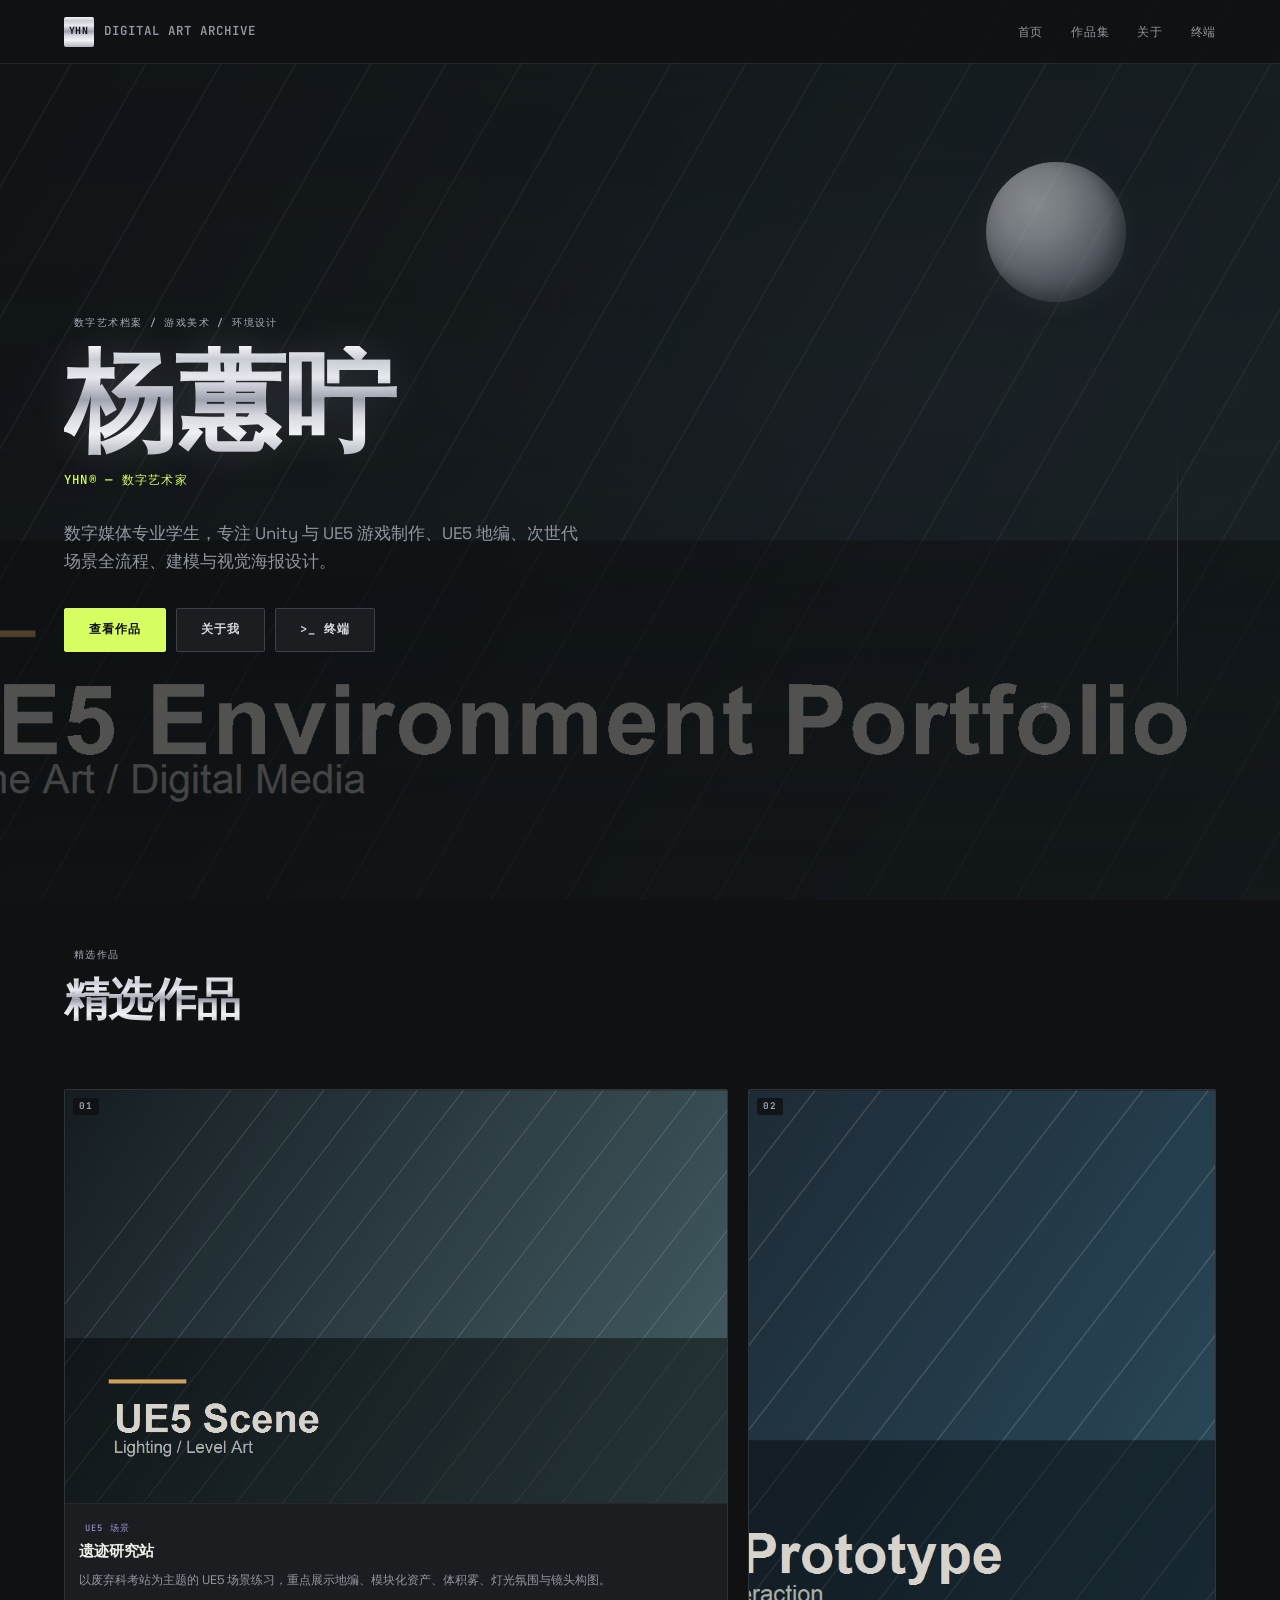
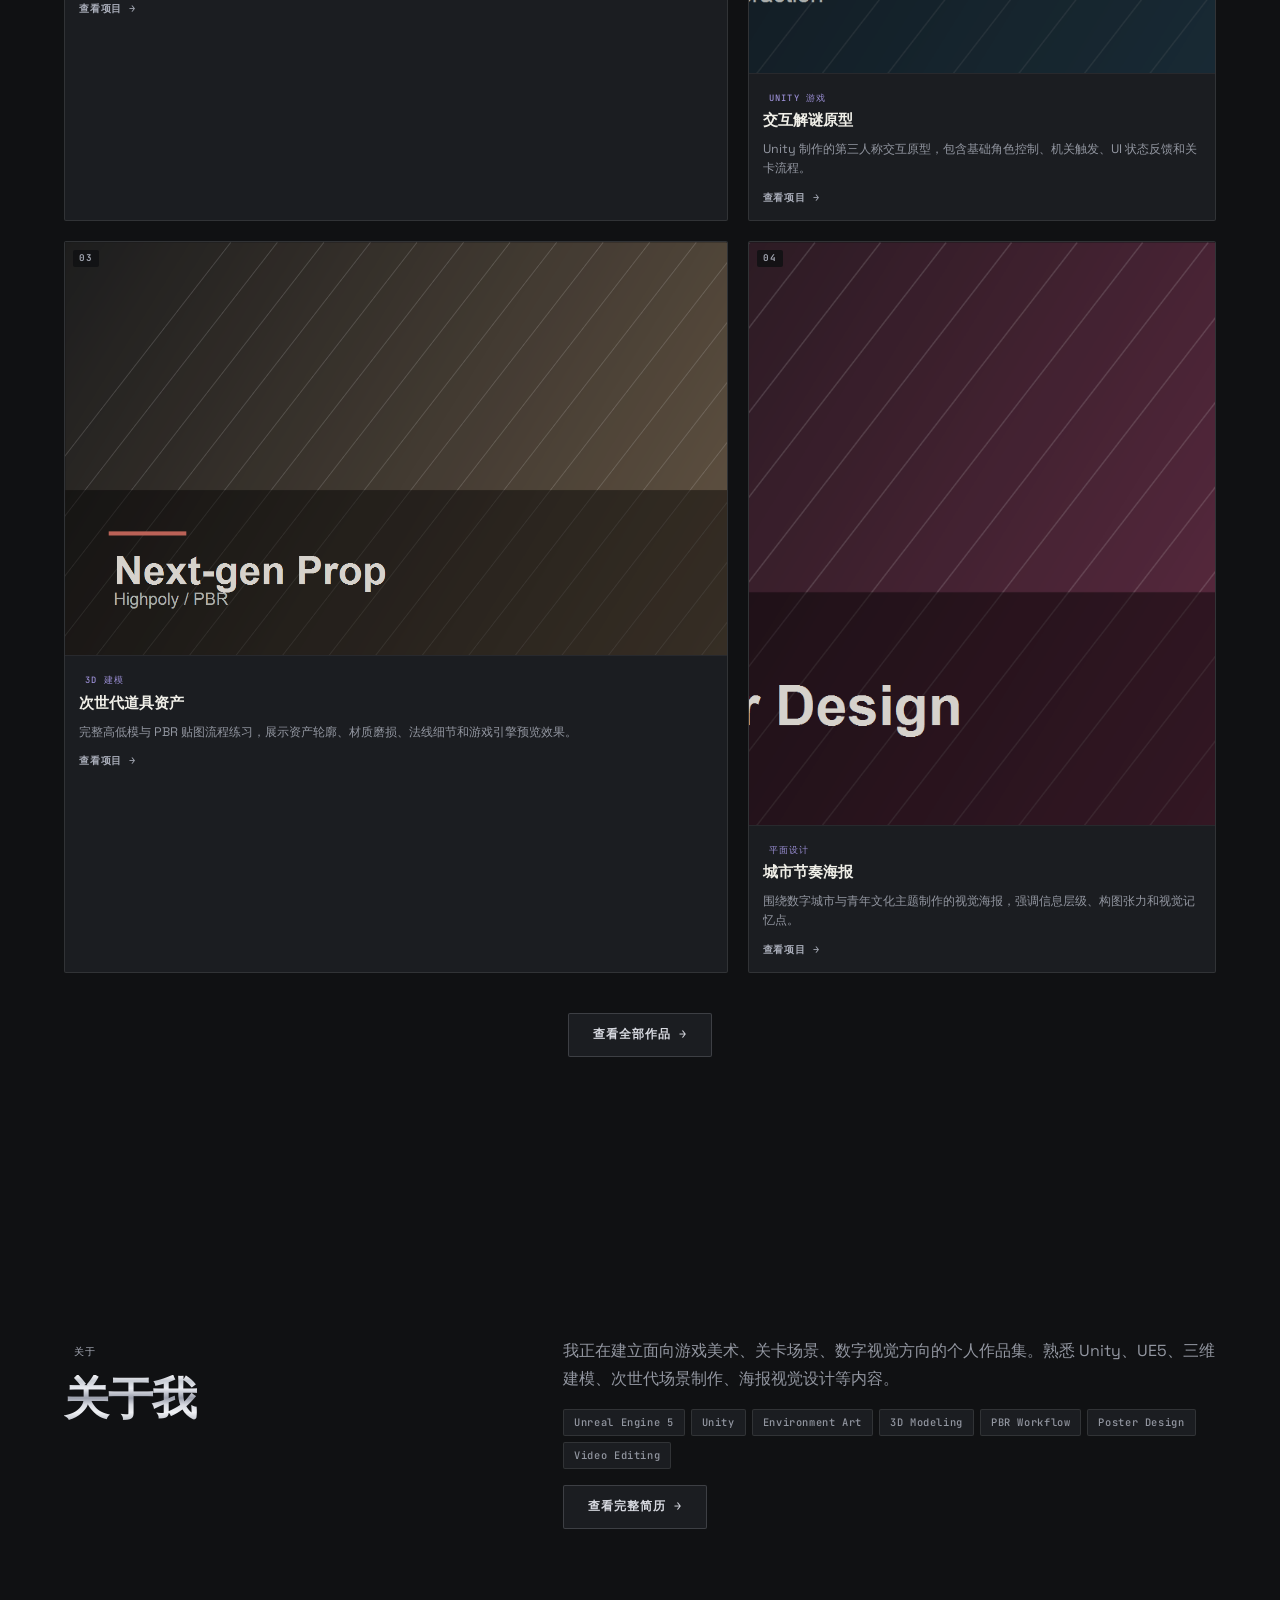
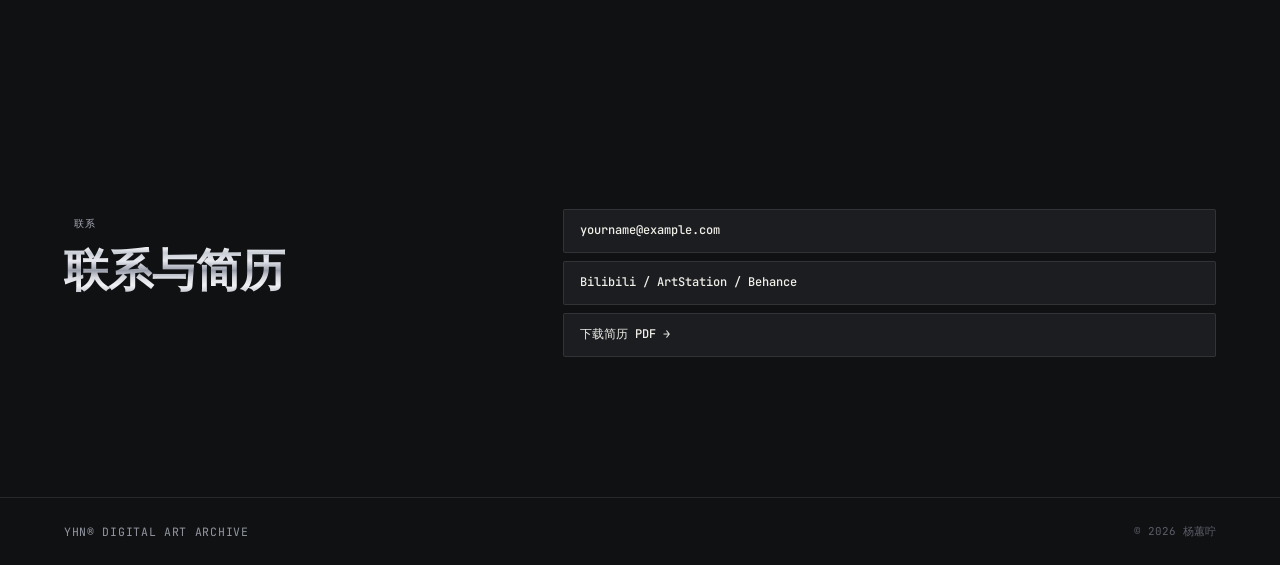
==== index.html @ 6283736d "把英文适当修改成了中文" ====
<!doctype html>
<html lang="zh-CN">
  <head>
    <meta charset="UTF-8" />
    <meta name="viewport" content="width=device-width, initial-scale=1.0" />
    <title>YHN® — Digital Art Archive</title>
    <meta name="description" content="YHN® Digital Art Archive — 杨蕙咛的个人数字作品集，展示 Unity、UE5、建模与视觉设计作品。" />
    <link rel="icon" type="image/svg+xml" href="./favicon.svg" />
    <link rel="preconnect" href="https://fonts.googleapis.com" />
    <link rel="preconnect" href="https://fonts.gstatic.com" crossorigin />
    <link href="https://fonts.googleapis.com/css2?family=Space+Grotesk:wght@400;500;600;700&family=JetBrains+Mono:wght@400;500&display=swap" rel="stylesheet" />
    <link rel="stylesheet" href="./styles.css" />
  </head>
  <body>
    <div class="bg-grid" aria-hidden="true"></div>
    <div class="scroll-progress" id="scrollProgress"></div>

    <header class="site-header">
      <a class="brand" href="./index.html">
        <span class="brand-mark">YHN</span>
        <span>Digital Art Archive</span>
      </a>
      <button class="nav-toggle" id="navToggle" aria-label="打开菜单" aria-expanded="false">
        <span></span><span></span><span></span>
      </button>
      <nav class="top-nav" id="topNav" aria-label="主导航">
        <a href="./index.html" class="is-active">首页</a>
        <a href="./works.html">作品集</a>
        <a href="./about.html">关于</a>
        <a href="./terminal.html">终端</a>
      </nav>
    </header>

    <main id="top">
      <section class="hero">
        <div class="hero-media" aria-hidden="true">
          <img src="./assets/hero-environment.png" alt="" />
        </div>
        <div class="hero-deco" aria-hidden="true">
          <span class="hero-chrome-orb"></span>
          <span class="hero-line"></span>
          <span class="hero-cross">+</span>
        </div>
        <div class="hero-content">
          <p class="eyebrow">数字艺术档案 / 游戏美术 / 环境设计</p>
          <h1>杨蕙咛</h1>
          <p class="hero-sub">YHN® — 数字艺术家</p>
          <p class="hero-copy">
            数字媒体专业学生，专注 Unity 与 UE5 游戏制作、UE5 地编、次世代场景全流程、建模与视觉海报设计。
          </p>
          <div class="hero-actions">
            <a class="button primary" href="./works.html">查看作品</a>
            <a class="button secondary" href="./about.html">关于我</a>
            <a class="button secondary" href="./terminal.html">&gt;_ 终端</a>
          </div>
        </div>
      </section>

      <section id="featured" class="section works-section">
        <div class="section-heading">
          <p class="eyebrow">精选作品</p>
          <h2>精选作品</h2>
        </div>
        <div class="work-grid" id="featuredGrid" aria-live="polite"></div>
        <div class="section-more">
          <a class="button secondary" href="./works.html">查看全部作品 →</a>
        </div>
      </section>

      <section id="about" class="section about-section reveal">
        <div>
          <p class="eyebrow">关于</p>
          <h2>关于我</h2>
        </div>
        <div class="about-copy">
          <p>
            我正在建立面向游戏美术、关卡场景、数字视觉方向的个人作品集。熟悉 Unity、UE5、三维建模、次世代场景制作、海报视觉设计等内容。
          </p>
          <ul class="skill-tags" aria-label="技能标签">
            <li>Unreal Engine 5</li>
            <li>Unity</li>
            <li>Environment Art</li>
            <li>3D Modeling</li>
            <li>PBR Workflow</li>
            <li>Poster Design</li>
            <li>Video Editing</li>
          </ul>
          <a class="button secondary" href="./about.html" style="margin-top:16px;">查看完整简历 →</a>
        </div>
      </section>

      <section id="contact" class="section contact-section reveal">
        <div>
          <p class="eyebrow">联系</p>
          <h2>联系与简历</h2>
        </div>
        <div class="contact-panel">
          <a href="mailto:yourname@example.com">yourname@example.com</a>
          <a href="#" aria-label="Bilibili 或 ArtStation 链接">Bilibili / ArtStation / Behance</a>
          <a href="./about.html" aria-label="前往简历页">下载简历 PDF →</a>
        </div>
      </section>
    </main>

    <footer class="site-footer">
      <div class="footer-inner">
        <span class="footer-brand">YHN® Digital Art Archive</span>
        <span class="footer-note">© 2026 杨蕙咛</span>
      </div>
    </footer>

    <script src="./data.js"></script>
    <script>
      (function() {
        const grid = document.getElementById("featuredGrid");
        const featured = projects.filter(function(p) { return p.featured; }).slice(0, 4);

        grid.innerHTML = featured.map(function(p, i) {
          const sizes = ["wide", "tall", "wide", "tall"];
          const sizeClass = " work-card--" + sizes[i % sizes.length];
          return '<article class="work-card' + sizeClass + '" tabindex="0" role="link" data-slug="' + p.slug + '">' +
            '<span class="work-thumb">' +
              '<img src="' + p.cover + '" alt="' + p.title + '" loading="lazy" onerror="this.style.display=\'none\'" />' +
              '<span class="card-index">' + String(i + 1).padStart(2, "0") + '</span>' +
            '</span>' +
            '<span class="work-info">' +
              '<span class="eyebrow">' + p.category + '</span>' +
              '<h3>' + p.title + '</h3>' +
              '<p>' + p.summary + '</p>' +
              '<span class="work-arrow">查看项目 →</span>' +
            '</span>' +
          '</article>';
        }).join("");

        grid.addEventListener("click", function(e) {
          const card = e.target.closest(".work-card");
          if (!card) return;
          window.location.href = "./work.html?id=" + card.dataset.slug;
        });

        grid.addEventListener("keydown", function(e) {
          if (e.key !== "Enter" && e.key !== " ") return;
          const card = e.target.closest(".work-card");
          if (!card) return;
          e.preventDefault();
          window.location.href = "./work.html?id=" + card.dataset.slug;
        });
      })();
    </script>
    <script src="./script.js"></script>
  </body>
</html>
---- styles.css ----
:root {
  --bg: #101113;
  --bg-elevated: #141517;
  --surface: #1B1D21;
  --surface-elevated: #22242A;
  --surface-hover: #282B32;
  --text: #F0EFE8;
  --chrome: #D7D9E0;
  --chrome-dim: #A8ACB8;
  --chrome-bright: #F2F4F8;
  --iridescent: #B8A9FF;
  --iridescent-dim: rgba(184, 169, 255, 0.12);
  --muted: #9296A0;
  --dim: #5A5E68;
  --line: rgba(240, 239, 232, 0.06);
  --border: rgba(240, 239, 232, 0.1);
  --border-chrome: rgba(215, 217, 224, 0.18);
  --accent: #D7FF62;
  --accent-dim: rgba(215, 255, 98, 0.08);
  --chrome-gradient: linear-gradient(
    180deg,
    #f5f6f8 0%,
    #c8ccd4 12%,
    #e8eaf0 28%,
    #9a9eab 48%,
    #d7d9e0 62%,
    #f0f2f5 78%,
    #b0b4bd 100%
  );
  --chrome-border: linear-gradient(
    135deg,
    rgba(215,217,224,0.25) 0%,
    rgba(215,217,224,0.05) 30%,
    rgba(215,217,224,0.15) 60%,
    rgba(215,217,224,0.08) 100%
  );
  --iridescent-gradient: linear-gradient(
    135deg,
    rgba(184,169,255,0.2) 0%,
    rgba(215,255,98,0.06) 40%,
    rgba(184,169,255,0.15) 100%
  );
  --font-display: "Space Grotesk", "PingFang SC", "Microsoft YaHei", sans-serif;
  --font-mono: "JetBrains Mono", "Space Grotesk", monospace;
  --max: 1280px;
  --radius: 2px;
  --ease-out: cubic-bezier(0.16, 1, 0.3, 1);
  --ease-smooth: cubic-bezier(0.4, 0, 0.2, 1);
}

* { box-sizing: border-box; margin: 0; padding: 0; }

html { scroll-behavior: smooth; }

body {
  background: var(--bg);
  color: var(--text);
  font-family: var(--font-display);
  font-size: 16px;
  line-height: 1.65;
  -webkit-font-smoothing: antialiased;
  overflow-x: hidden;
}

a { color: inherit; text-decoration: none; }
button { font: inherit; color: inherit; background: none; border: none; cursor: pointer; }
img, video { display: block; max-width: 100%; }

.bg-grid {
  position: fixed;
  inset: 0;
  z-index: 0;
  pointer-events: none;
  background:
    radial-gradient(ellipse 80% 50% at 50% -20%, rgba(215,217,224,0.04) 0%, transparent 70%),
    repeating-linear-gradient(0deg, transparent, transparent 79px, rgba(215,217,224,0.015) 80px),
    repeating-linear-gradient(90deg, transparent, transparent 79px, rgba(215,217,224,0.015) 80px);
}

.scroll-progress {
  position: fixed;
  top: 0; left: 0;
  z-index: 100;
  height: 2px;
  width: 0;
  background: linear-gradient(90deg, var(--chrome), var(--accent));
  transition: width 0.1s linear;
}

.site-header {
  position: fixed;
  inset: 0 0 auto;
  z-index: 50;
  display: flex;
  align-items: center;
  justify-content: space-between;
  min-height: 64px;
  padding: 0 clamp(20px, 5vw, 64px);
  background: rgba(16, 17, 19, 0.94);
  border-bottom: 1px solid var(--border);
}

.brand {
  display: inline-flex;
  align-items: center;
  gap: 10px;
  font-family: var(--font-mono);
  font-weight: 600;
  font-size: 0.78rem;
  letter-spacing: 0.08em;
  text-transform: uppercase;
}

.brand-mark {
  display: grid;
  width: 30px; height: 30px;
  place-items: center;
  border-radius: var(--radius);
  background: var(--chrome-gradient);
  color: var(--bg);
  font-size: 0.62rem;
  font-weight: 700;
}

.brand > span:last-child {
  color: var(--muted);
}

.top-nav {
  display: flex;
  align-items: center;
  gap: clamp(14px, 2.5vw, 28px);
  color: var(--muted);
  font-family: var(--font-mono);
  font-size: 0.72rem;
  letter-spacing: 0.06em;
  text-transform: uppercase;
}

.top-nav a {
  position: relative;
  padding: 3px 0;
  transition: color 0.25s var(--ease-smooth);
}

.top-nav a::after {
  content: "";
  position: absolute;
  bottom: 0; left: 0;
  width: 0; height: 1px;
  background: var(--chrome);
  transition: width 0.3s var(--ease-out);
}

.top-nav a:hover { color: var(--chrome); }
.top-nav a:hover::after { width: 100%; }

main { position: relative; z-index: 1; }

.hero {
  position: relative;
  display: grid;
  min-height: 100vh;
  align-items: center;
  overflow: hidden;
  padding: 140px clamp(20px, 5vw, 72px) 80px;
}

.hero-media {
  position: absolute;
  inset: 0;
  overflow: hidden;
}

.hero-media img {
  width: 100%; height: 100%;
  object-fit: cover;
  opacity: 0.3;
  animation: kenburns 24s var(--ease-smooth) infinite alternate;
}

@keyframes kenburns {
  from { transform: scale(1); }
  to { transform: scale(1.06); }
}

.hero::before {
  content: "";
  position: absolute;
  inset: 0;
  background:
    linear-gradient(180deg, rgba(16,17,19,0.7) 0%, rgba(16,17,19,0.4) 50%, var(--bg) 100%),
    radial-gradient(ellipse 60% 50% at 70% 40%, rgba(184,169,255,0.05) 0%, transparent 70%);
  pointer-events: none;
}

.hero-deco {
  position: absolute;
  inset: 0;
  pointer-events: none;
}

.hero-chrome-orb {
  position: absolute;
  top: 18%; right: 12%;
  width: 140px; height: 140px;
  border-radius: 50%;
  background: radial-gradient(circle at 35% 30%, var(--chrome-bright) 0%, var(--chrome) 25%, #8a8e98 60%, #5a5e68 100%);
  box-shadow: inset -8px -8px 16px rgba(0,0,0,0.4), 0 4px 24px rgba(215,217,224,0.1);
  opacity: 0.5;
  animation: orb-float 8s ease-in-out infinite alternate;
}

@keyframes orb-float {
  from { transform: translateY(0); }
  to { transform: translateY(-16px); }
}

.hero-line {
  position: absolute;
  top: 50%; right: 8%;
  width: 1px; height: 30vh;
  background: linear-gradient(180deg, transparent, var(--chrome-dim), transparent);
  opacity: 0.3;
}

.hero-cross {
  position: absolute;
  bottom: 20%; right: 18%;
  color: var(--chrome-dim);
  font-family: var(--font-mono);
  font-size: 1rem;
  opacity: 0.3;
}

.hero-content {
  position: relative;
  z-index: 1;
  width: min(680px, 100%);
}

.eyebrow {
  display: inline-block;
  margin-bottom: 12px;
  padding: 3px 10px;
  border: 1px solid var(--chrome-border);
  border-radius: var(--radius);
  color: var(--chrome-dim);
  font-family: var(--font-mono);
  font-size: 0.62rem;
  font-weight: 500;
  letter-spacing: 0.14em;
  text-transform: uppercase;
}

h1, h2, h3 { margin-top: 0; }

h1 {
  margin-bottom: 12px;
  font-size: clamp(3.2rem, 9vw, 7rem);
  font-weight: 700;
  line-height: 1;
  letter-spacing: -0.02em;
  background: var(--chrome-gradient);
  -webkit-background-clip: text;
  background-clip: text;
  -webkit-text-fill-color: transparent;
  text-shadow: 0 0 40px rgba(215,217,224,0.15);
}

.hero-sub {
  margin-bottom: 28px;
  color: var(--accent);
  font-family: var(--font-mono);
  font-size: 0.78rem;
  font-weight: 500;
  letter-spacing: 0.1em;
  text-transform: uppercase;
}

h2 {
  margin-bottom: 0;
  font-size: clamp(1.8rem, 4.5vw, 2.8rem);
  font-weight: 700;
  line-height: 1.08;
  letter-spacing: -0.02em;
  background: var(--chrome-gradient);
  -webkit-background-clip: text;
  background-clip: text;
  -webkit-text-fill-color: transparent;
}

h3 {
  margin-bottom: 6px;
  font-size: 1rem;
  font-weight: 600;
}

.hero-copy {
  max-width: 520px;
  margin-bottom: 32px;
  color: var(--muted);
  font-size: clamp(0.9rem, 1.5vw, 1.05rem);
  line-height: 1.7;
}

.hero-actions {
  display: flex;
  flex-wrap: wrap;
  gap: 10px;
}

.button {
  display: inline-flex;
  align-items: center;
  gap: 8px;
  min-height: 44px;
  padding: 10px 24px;
  border-radius: var(--radius);
  font-family: var(--font-mono);
  font-weight: 600;
  font-size: 0.75rem;
  letter-spacing: 0.08em;
  text-transform: uppercase;
  transition: all 0.3s var(--ease-smooth);
}

.button.primary {
  border: 1px solid var(--accent);
  background: var(--accent);
  color: var(--bg);
}

.button.primary:hover {
  background: transparent;
  color: var(--accent);
  box-shadow: 0 0 16px rgba(215, 255, 98, 0.15);
  transform: translateY(-1px);
}

.button.secondary {
  border: 1px solid var(--border-chrome);
  background: var(--surface);
  color: var(--chrome);
}

.button.secondary:hover {
  border-color: var(--chrome);
  color: var(--chrome-bright);
  transform: translateY(-1px);
}

.section {
  position: relative;
  width: calc(100% - clamp(40px, 10vw, 128px));
  max-width: var(--max);
  margin: 0 auto;
  padding: clamp(80px, 12vw, 140px) 0;
}

.section-heading {
  margin-bottom: clamp(40px, 6vw, 64px);
}

.section-heading .eyebrow {
  margin-bottom: 10px;
}

.works-section {
  padding-top: 40px;
}

.filter-bar {
  display: flex;
  flex-wrap: wrap;
  gap: 6px;
  margin-bottom: clamp(28px, 4vw, 48px);
}

.filter-button {
  padding: 5px 14px;
  border: 1px solid var(--border);
  border-radius: var(--radius);
  background: transparent;
  color: var(--muted);
  font-family: var(--font-mono);
  font-size: 0.68rem;
  font-weight: 500;
  letter-spacing: 0.08em;
  text-transform: uppercase;
  transition: all 0.25s var(--ease-smooth);
}

.filter-button:hover {
  border-color: var(--chrome);
  color: var(--chrome);
}

.filter-button.is-active {
  border-color: var(--accent);
  background: var(--accent-dim);
  color: var(--accent);
}

.work-grid {
  display: grid;
  grid-template-columns: repeat(12, 1fr);
  gap: clamp(12px, 2vw, 20px);
}

.work-card {
  position: relative;
  display: flex;
  flex-direction: column;
  border: 1px solid var(--border);
  border-radius: var(--radius);
  background: var(--surface);
  overflow: hidden;
  cursor: pointer;
  transition: border-color 0.3s var(--ease-out), transform 0.3s var(--ease-out), box-shadow 0.3s var(--ease-out);
}

.work-card:hover {
  border-color: var(--border-chrome);
  transform: translateY(-3px);
  box-shadow: 0 8px 32px rgba(0, 0, 0, 0.4), 0 0 0 1px rgba(215,217,224,0.05);
}

.work-card--feature {
  grid-column: 1 / -1;
}

.work-card--feature .work-thumb {
  aspect-ratio: 21 / 9;
}

.work-card--wide {
  grid-column: span 7;
}

.work-card--tall {
  grid-column: span 5;
}

.work-card--tall .work-thumb {
  aspect-ratio: 4 / 5;
}

.work-card--wide .work-thumb {
  aspect-ratio: 16 / 10;
}

.work-thumb {
  position: relative;
  display: block;
  aspect-ratio: 16 / 10;
  overflow: hidden;
  background: var(--bg-elevated);
}

.work-thumb img {
  width: 100%; height: 100%;
  object-fit: cover;
  transition: transform 0.5s var(--ease-out), filter 0.3s var(--ease-smooth);
  filter: saturate(0.9) brightness(0.9);
}

.work-card:hover .work-thumb img {
  transform: scale(1.04);
  filter: saturate(1) brightness(1.05);
}

.card-index {
  position: absolute;
  top: 8px; left: 8px;
  padding: 1px 6px;
  background: rgba(16, 17, 19, 0.85);
  color: var(--chrome-dim);
  font-family: var(--font-mono);
  font-size: 0.58rem;
  font-weight: 600;
  letter-spacing: 0.12em;
  border-radius: var(--radius);
}

.media-badge {
  position: absolute;
  top: 8px; right: 8px;
  padding: 1px 6px;
  background: rgba(16, 17, 19, 0.85);
  color: var(--muted);
  font-family: var(--font-mono);
  font-size: 0.55rem;
  font-weight: 500;
  letter-spacing: 0.1em;
  text-transform: uppercase;
  border-radius: var(--radius);
}

.work-info {
  display: flex;
  flex-direction: column;
  gap: 4px;
  padding: 16px 14px 14px;
  border-top: 1px solid var(--line);
}

.work-info .eyebrow {
  margin-bottom: 0;
  padding: 1px 6px;
  font-size: 0.55rem;
  align-self: flex-start;
  border: none;
  background: none;
  color: var(--iridescent);
  opacity: 0.8;
}

.work-info h3 {
  font-size: 0.95rem;
  font-weight: 600;
  line-height: 1.3;
}

.work-info p {
  color: var(--muted);
  font-size: 0.78rem;
  line-height: 1.55;
  display: -webkit-box;
  -webkit-line-clamp: 2;
  -webkit-box-orient: vertical;
  overflow: hidden;
}

.work-arrow {
  margin-top: 6px;
  color: var(--chrome-dim);
  font-family: var(--font-mono);
  font-size: 0.65rem;
  font-weight: 600;
  letter-spacing: 0.08em;
  text-transform: uppercase;
  transition: color 0.3s var(--ease-smooth), transform 0.3s var(--ease-out);
}

.work-card:hover .work-arrow {
  color: var(--chrome);
  transform: translateX(3px);
}

.process-list {
  display: grid;
  grid-template-columns: repeat(4, 1fr);
  gap: clamp(12px, 2vw, 20px);
}

.process-list article {
  position: relative;
  padding: 22px 16px;
  border: 1px solid var(--border);
  border-radius: var(--radius);
  background: var(--surface);
  transition: border-color 0.3s var(--ease-out), transform 0.3s var(--ease-out);
}

.process-list article::before {
  content: "";
  position: absolute;
  top: 0; left: 0;
  width: 100%; height: 1px;
  background: linear-gradient(90deg, var(--chrome-dim), transparent);
  opacity: 0;
  transition: opacity 0.3s var(--ease-out);
}

.process-list article:hover {
  border-color: var(--border-chrome);
  transform: translateY(-2px);
}

.process-list article:hover::before {
  opacity: 1;
}

.process-list span {
  display: inline-block;
  margin-bottom: 8px;
  font-family: var(--font-mono);
  font-size: 1.4rem;
  font-weight: 700;
  color: var(--chrome-dim);
}

.process-list h3 {
  margin-bottom: 4px;
  font-size: 0.9rem;
}

.process-list p {
  color: var(--muted);
  font-size: 0.76rem;
  line-height: 1.55;
}

.about-section {
  display: grid;
  grid-template-columns: minmax(200px, 0.8fr) minmax(0, 1.2fr);
  gap: clamp(28px, 5vw, 72px);
}

.about-copy p {
  margin-bottom: 16px;
  color: var(--muted);
  font-size: clamp(0.9rem, 1.3vw, 1rem);
  line-height: 1.75;
}

.skill-tags {
  display: flex;
  flex-wrap: wrap;
  gap: 6px;
  margin: 0;
  padding: 0;
  list-style: none;
}

.skill-tags li {
  padding: 4px 10px;
  border: 1px solid var(--border);
  border-radius: var(--radius);
  background: var(--surface);
  color: var(--muted);
  font-family: var(--font-mono);
  font-size: 0.65rem;
  font-weight: 500;
  letter-spacing: 0.06em;
  transition: all 0.25s var(--ease-smooth);
}

.skill-tags li:hover {
  border-color: var(--chrome);
  color: var(--chrome);
}

.contact-section {
  display: grid;
  grid-template-columns: minmax(200px, 0.8fr) minmax(0, 1.2fr);
  gap: clamp(28px, 5vw, 72px);
}

.contact-panel {
  display: flex;
  flex-direction: column;
  gap: 8px;
}

.contact-panel a {
  display: inline-flex;
  align-items: center;
  gap: 10px;
  min-height: 44px;
  padding: 10px 16px;
  border: 1px solid var(--border);
  border-radius: var(--radius);
  background: var(--surface);
  font-family: var(--font-mono);
  font-size: 0.75rem;
  font-weight: 500;
  transition: all 0.3s var(--ease-smooth);
}

.contact-panel a:hover {
  border-color: var(--chrome);
  color: var(--chrome-bright);
  transform: translateX(3px);
}

.project-dialog {
  width: min(820px, calc(100% - 32px));
  padding: 0;
  border: 1px solid var(--border-chrome);
  border-radius: var(--radius);
  background: var(--surface-elevated);
  color: var(--text);
  overflow: hidden;
}

.project-dialog::backdrop {
  background: rgba(16, 17, 19, 0.9);
}

.project-dialog[open] {
  animation: dialog-in 0.3s var(--ease-out);
}

@keyframes dialog-in {
  from { opacity: 0; transform: translateY(10px) scale(0.98); }
  to { opacity: 1; transform: translateY(0) scale(1); }
}

.dialog-close {
  position: absolute;
  top: 10px; right: 10px;
  z-index: 2;
  display: grid;
  width: 34px; height: 34px;
  place-items: center;
  border: 1px solid var(--border);
  border-radius: var(--radius);
  background: rgba(16, 17, 19, 0.8);
  color: var(--text);
  font-size: 1rem;
  transition: all 0.2s var(--ease-smooth);
}

.dialog-close:hover {
  border-color: var(--chrome);
  color: var(--chrome-bright);
  transform: rotate(90deg);
}

.dialog-media {
  aspect-ratio: 16 / 9;
  background: var(--bg);
}

.dialog-media img,
.dialog-media video {
  width: 100%; height: 100%;
  object-fit: cover;
}

.dialog-body {
  padding: clamp(20px, 4vw, 32px);
}

.dialog-body .eyebrow {
  margin-bottom: 6px;
  padding: 1px 6px;
  font-size: 0.6rem;
}

.dialog-body h2 {
  margin-bottom: 10px;
  font-size: clamp(1.2rem, 3vw, 1.6rem);
}

.dialog-body p {
  margin-bottom: 16px;
  color: var(--muted);
  line-height: 1.65;
}

.meta-list {
  display: grid;
  grid-template-columns: repeat(auto-fit, minmax(150px, 1fr));
  gap: 10px;
  margin: 0;
}

.meta-list div {
  padding-top: 10px;
  border-top: 1px solid var(--line);
}

.meta-list dt {
  margin-bottom: 3px;
  color: var(--dim);
  font-family: var(--font-mono);
  font-size: 0.58rem;
  font-weight: 500;
  letter-spacing: 0.1em;
  text-transform: uppercase;
}

.meta-list dd {
  margin: 0;
  font-weight: 600;
  font-size: 0.82rem;
}

.reveal {
  opacity: 0;
  transform: translateY(16px);
  transition: opacity 0.6s var(--ease-out), transform 0.6s var(--ease-out);
}

.reveal.is-visible {
  opacity: 1;
  transform: translateY(0);
}

.reveal-delay-1 { transition-delay: 0.1s; }
.reveal-delay-2 { transition-delay: 0.2s; }
.reveal-delay-3 { transition-delay: 0.3s; }

.hero-content > * {
  opacity: 0;
  animation: fade-up 0.7s var(--ease-out) forwards;
}

.hero-content > *:nth-child(1) { animation-delay: 0.1s; }
.hero-content > *:nth-child(2) { animation-delay: 0.15s; }
.hero-content > *:nth-child(3) { animation-delay: 0.2s; }
.hero-content > *:nth-child(4) { animation-delay: 0.3s; }
.hero-content > *:nth-child(5) { animation-delay: 0.4s; }
.hero-content > *:nth-child(6) { animation-delay: 0.5s; }

@keyframes fade-up {
  from { opacity: 0; transform: translateY(12px); }
  to { opacity: 1; transform: translateY(0); }
}

@media (prefers-reduced-motion: reduce) {
  *, *::before, *::after {
    animation-duration: 0.01ms !important;
    animation-iteration-count: 1 !important;
    transition-duration: 0.01ms !important;
  }
  html { scroll-behavior: auto; }
}

@media (max-width: 900px) {
  .about-section,
  .contact-section {
    grid-template-columns: 1fr;
    gap: 24px;
  }

  .process-list {
    grid-template-columns: repeat(2, 1fr);
    gap: 12px;
  }

  .work-grid {
    grid-template-columns: repeat(2, 1fr);
    gap: 12px;
  }

  .work-card--feature,
  .work-card--wide,
  .work-card--tall {
    grid-column: span 2;
  }

  .work-card--tall .work-thumb {
    aspect-ratio: 16 / 10;
  }

  .hero-chrome-orb {
    width: 80px; height: 80px;
    top: 14%; right: 8%;
  }
}

@media (max-width: 600px) {
  .site-header {
    min-height: 52px;
    padding: 0 14px;
  }

  .top-nav {
    gap: 8px;
    font-size: 0.62rem;
  }

  .brand span:last-child {
    display: none;
  }

  .hero {
    min-height: 85vh;
    padding: 90px 14px 48px;
  }

  .hero-deco {
    display: none;
  }

  .section {
    width: calc(100% - 28px);
    padding: 56px 0;
  }

  .hero-actions {
    flex-direction: column;
  }

  .button {
    width: 100%;
    justify-content: center;
  }

  .filter-bar {
    gap: 4px;
  }

  .filter-button {
    padding: 4px 10px;
    font-size: 0.6rem;
  }

  .process-list {
    grid-template-columns: 1fr;
  }

  .meta-list {
    grid-template-columns: 1fr;
  }

  .work-grid {
    grid-template-columns: 1fr;
  }

  .work-card--feature,
  .work-card--wide,
  .work-card--tall {
    grid-column: 1 / -1;
  }

  .work-info {
    padding: 12px 12px 10px;
  }
}
/* ============================================================
 * Multi-page framework styles (appended in Phase 1)
 * ============================================================ */

/* Page layout for sub-pages */
.sub-page {
  position: relative;
  z-index: 1;
  min-height: calc(100vh - 64px);
  padding-top: 64px;
}

.page-hero {
  padding: clamp(100px, 14vw, 160px) clamp(20px, 5vw, 72px) 40px;
  max-width: var(--max);
  margin: 0 auto;
}

.page-hero h1 {
  font-size: clamp(2.2rem, 6vw, 4rem);
  margin-bottom: 0;
}

.page-hero .eyebrow {
  margin-bottom: 12px;
}

.section-more {
  margin-top: clamp(24px, 4vw, 40px);
  text-align: center;
}

/* Footer */
.site-footer {
  position: relative;
  z-index: 1;
  border-top: 1px solid var(--border);
  padding: 24px clamp(20px, 5vw, 64px);
  background: var(--bg);
}

.footer-inner {
  max-width: var(--max);
  margin: 0 auto;
  display: flex;
  justify-content: space-between;
  align-items: center;
  flex-wrap: wrap;
  gap: 8px;
}

.footer-brand {
  font-family: var(--font-mono);
  font-size: 0.72rem;
  color: var(--muted);
  letter-spacing: 0.06em;
  text-transform: uppercase;
}

.footer-note {
  font-family: var(--font-mono);
  font-size: 0.68rem;
  color: var(--dim);
}

/* Nav toggle (hamburger) */
.nav-toggle {
  display: none;
  flex-direction: column;
  justify-content: center;
  gap: 4px;
  width: 32px;
  height: 32px;
  padding: 6px;
  border-radius: var(--radius);
  border: 1px solid var(--border);
  cursor: pointer;
  background: transparent;
}

.nav-toggle span {
  display: block;
  width: 100%;
  height: 2px;
  background: var(--chrome);
  transition: transform 0.2s var(--ease-smooth), opacity 0.2s;
  border-radius: 1px;
}

.nav-toggle.is-open span:nth-child(1) { transform: translateY(6px) rotate(45deg); }
.nav-toggle.is-open span:nth-child(2) { opacity: 0; }
.nav-toggle.is-open span:nth-child(3) { transform: translateY(-6px) rotate(-45deg); }

@media (max-width: 768px) {
  .nav-toggle {
    display: flex;
  }

  .top-nav {
    position: fixed;
    top: 52px;
    left: 0;
    right: 0;
    z-index: 49;
    flex-direction: column;
    align-items: flex-start;
    gap: 0;
    padding: 8px 16px 16px;
    background: rgba(16, 17, 19, 0.98);
    border-bottom: 1px solid var(--border);
    display: none;
  }

  .top-nav.is-open {
    display: flex;
  }

  .top-nav a {
    padding: 10px 0;
    width: 100%;
    font-size: 0.78rem;
    border-bottom: 1px solid var(--line);
  }

  .top-nav a:last-child {
    border-bottom: none;
  }
}

/* Detail page styles */
.detail-hero {
  position: relative;
  padding: clamp(100px, 12vw, 140px) clamp(20px, 5vw, 72px) 0;
  max-width: var(--max);
  margin: 0 auto;
}

.detail-hero-media {
  margin: 0 0 32px;
  border: 1px solid var(--border);
  border-radius: var(--radius);
  overflow: hidden;
  aspect-ratio: 21 / 9;
  background: var(--bg-elevated);
}

.detail-hero-media img {
  width: 100%;
  height: 100%;
  object-fit: cover;
}

.detail-hero-content {
  max-width: 720px;
}

.detail-summary {
  margin-bottom: 20px;
  color: var(--muted);
  font-size: clamp(0.95rem, 1.4vw, 1.05rem);
  line-height: 1.7;
}

.detail-meta {
  display: flex;
  flex-wrap: wrap;
  gap: 20px;
  margin: 0;
  padding: 0;
}

.detail-meta div {
  min-width: 100px;
}

.detail-meta dt {
  font-family: var(--font-mono);
  font-size: 0.62rem;
  color: var(--dim);
  letter-spacing: 0.1em;
  text-transform: uppercase;
  margin-bottom: 4px;
}

.detail-meta dd {
  margin: 0;
  font-size: 0.88rem;
  font-weight: 600;
  color: var(--text);
}

.detail-section {
  padding-top: clamp(40px, 6vw, 64px);
}

.detail-section h2 {
  margin-bottom: 20px;
  font-size: clamp(1.3rem, 3vw, 1.8rem);
}

.detail-gallery {
  display: grid;
  grid-template-columns: repeat(auto-fill, minmax(280px, 1fr));
  gap: 16px;
}

.detail-gallery figure {
  border: 1px solid var(--border);
  border-radius: var(--radius);
  overflow: hidden;
  background: var(--bg-elevated);
}

.detail-gallery img,
.detail-gallery video {
  width: 100%;
  aspect-ratio: 16 / 10;
  object-fit: cover;
}

.detail-gallery figcaption {
  padding: 8px 12px;
  font-family: var(--font-mono);
  font-size: 0.65rem;
  color: var(--muted);
  border-top: 1px solid var(--line);
}

.detail-empty {
  color: var(--dim);
  font-family: var(--font-mono);
  font-size: 0.78rem;
  padding: 16px 0;
}

.detail-links {
  padding-top: 0;
}

.detail-links h2 {
  margin-bottom: 16px;
  font-size: clamp(1.2rem, 3vw, 1.5rem);
}

.detail-nav {
  display: flex;
  flex-wrap: wrap;
  gap: 10px;
  align-items: center;
  justify-content: space-between;
  padding-top: 0;
  padding-bottom: clamp(60px, 8vw, 100px);
}

.detail-nav #adjacentNav {
  display: flex;
  gap: 10px;
  flex-wrap: wrap;
}

/* About page blocks */
.about-block {
  padding-top: 0;
  padding-bottom: clamp(32px, 5vw, 56px);
}

.about-block h2 {
  margin-bottom: 16px;
  font-size: clamp(1.2rem, 3vw, 1.5rem);
}

.about-timeline {
  color: var(--muted);
  font-size: 0.88rem;
  line-height: 1.7;
}

/* Empty state */
.empty-state {
  padding: 48px 0;
  text-align: center;
  color: var(--dim);
  font-family: var(--font-mono);
  font-size: 0.82rem;
}

/* Terminal page */
.terminal-page {
  display: flex;
  align-items: flex-start;
  justify-content: center;
  padding: clamp(80px, 10vw, 120px) 16px 40px;
}

.terminal-wrap {
  width: min(820px, 100%);
  border: 1px solid var(--border-chrome);
  border-radius: var(--radius);
  overflow: hidden;
  background: var(--bg-elevated);
  font-family: var(--font-mono);
  font-size: 0.82rem;
  line-height: 1.6;
}

.terminal-header {
  display: flex;
  align-items: center;
  gap: 6px;
  padding: 10px 14px;
  background: var(--surface);
  border-bottom: 1px solid var(--border);
}

.term-dot {
  width: 10px;
  height: 10px;
  border-radius: 50%;
}

.term-title {
  margin-left: 8px;
  color: var(--dim);
  font-size: 0.72rem;
  letter-spacing: 0.04em;
}

.terminal-output {
  height: 360px;
  overflow-y: auto;
  padding: 16px;
  color: var(--text);
}

.term-line {
  white-space: pre-wrap;
  word-break: break-word;
}

.term-echo {
  color: var(--chrome-dim);
}

.term-error {
  color: #ff6b6b;
}

.term-line a {
  color: var(--accent);
  text-decoration: underline;
}

.terminal-input-row {
  display: flex;
  align-items: center;
  gap: 8px;
  padding: 10px 16px;
  border-top: 1px solid var(--border);
  background: var(--surface);
}

.term-prompt {
  color: var(--accent);
  font-weight: 600;
  white-space: nowrap;
  font-size: 0.78rem;
}

#termInput {
  flex: 1;
  background: transparent;
  border: none;
  outline: none;
  color: var(--text);
  font-family: var(--font-mono);
  font-size: 0.82rem;
  caret-color: var(--accent);
}

#termInput::placeholder {
  color: var(--dim);
}

@media (max-width: 600px) {
  .terminal-output {
    height: 280px;
    font-size: 0.72rem;
  }
  .terminal-input-row {
    padding: 8px 12px;
  }
  .term-prompt {
    font-size: 0.68rem;
  }
  #termInput {
    font-size: 0.72rem;
  }
}
/* ---- Breadcrumb & Back Button ---- */
.sub-nav {
  position: relative;
  z-index: 1;
  display: flex;
  align-items: center;
  justify-content: space-between;
  max-width: var(--max);
  margin: 0 auto;
  padding: 12px clamp(20px, 5vw, 64px) 0;
}

.back-button {
  display: inline-flex;
  align-items: center;
  gap: 6px;
  padding: 7px 16px;
  min-height: 36px;
  border: 1px solid var(--border);
  border-radius: var(--radius);
  background: var(--surface);
  color: var(--text-muted);
  font-family: var(--font-mono);
  font-size: 0.75rem;
  font-weight: 500;
  letter-spacing: 0.04em;
  text-decoration: none;
  cursor: pointer;
  transition: border-color 0.25s var(--ease-smooth), color 0.25s var(--ease-smooth), background 0.25s var(--ease-smooth);
}

.back-button:hover {
  border-color: var(--chrome);
  color: var(--chrome-bright);
  background: var(--surface-hover);
}

.back-button:focus-visible {
  outline: 2px solid var(--accent);
  outline-offset: 2px;
}

.back-button:active {
  transform: translateY(1px);
}

.breadcrumb {
  display: flex;
  align-items: center;
  gap: 6px;
  font-family: var(--font-mono);
  font-size: 0.72rem;
  color: var(--muted);
  overflow: hidden;
  white-space: nowrap;
}

.breadcrumb a {
  color: var(--muted);
  text-decoration: none;
  transition: color 0.2s var(--ease-smooth);
  padding: 2px 0;
}

.breadcrumb a:hover {
  color: var(--chrome-bright);
  text-decoration: underline;
  text-underline-offset: 3px;
}

.breadcrumb a:focus-visible {
  outline: 2px solid var(--accent);
  outline-offset: 2px;
  border-radius: 2px;
}

.crumb-sep {
  color: var(--dim);
  user-select: none;
  margin: 0 2px;
}

.crumb-current {
  color: var(--text);
  font-weight: 500;
  overflow: hidden;
  text-overflow: ellipsis;
  max-width: 200px;
}

@media (max-width: 600px) {
  .sub-nav {
    padding: 10px 16px 0;
    flex-wrap: wrap;
    gap: 8px;
  }

  .back-button {
    padding: 6px 12px;
    font-size: 0.7rem;
    min-height: 32px;
  }

  .breadcrumb {
    font-size: 0.65rem;
    gap: 4px;
  }

  .crumb-current {
    max-width: 120px;
  }
}
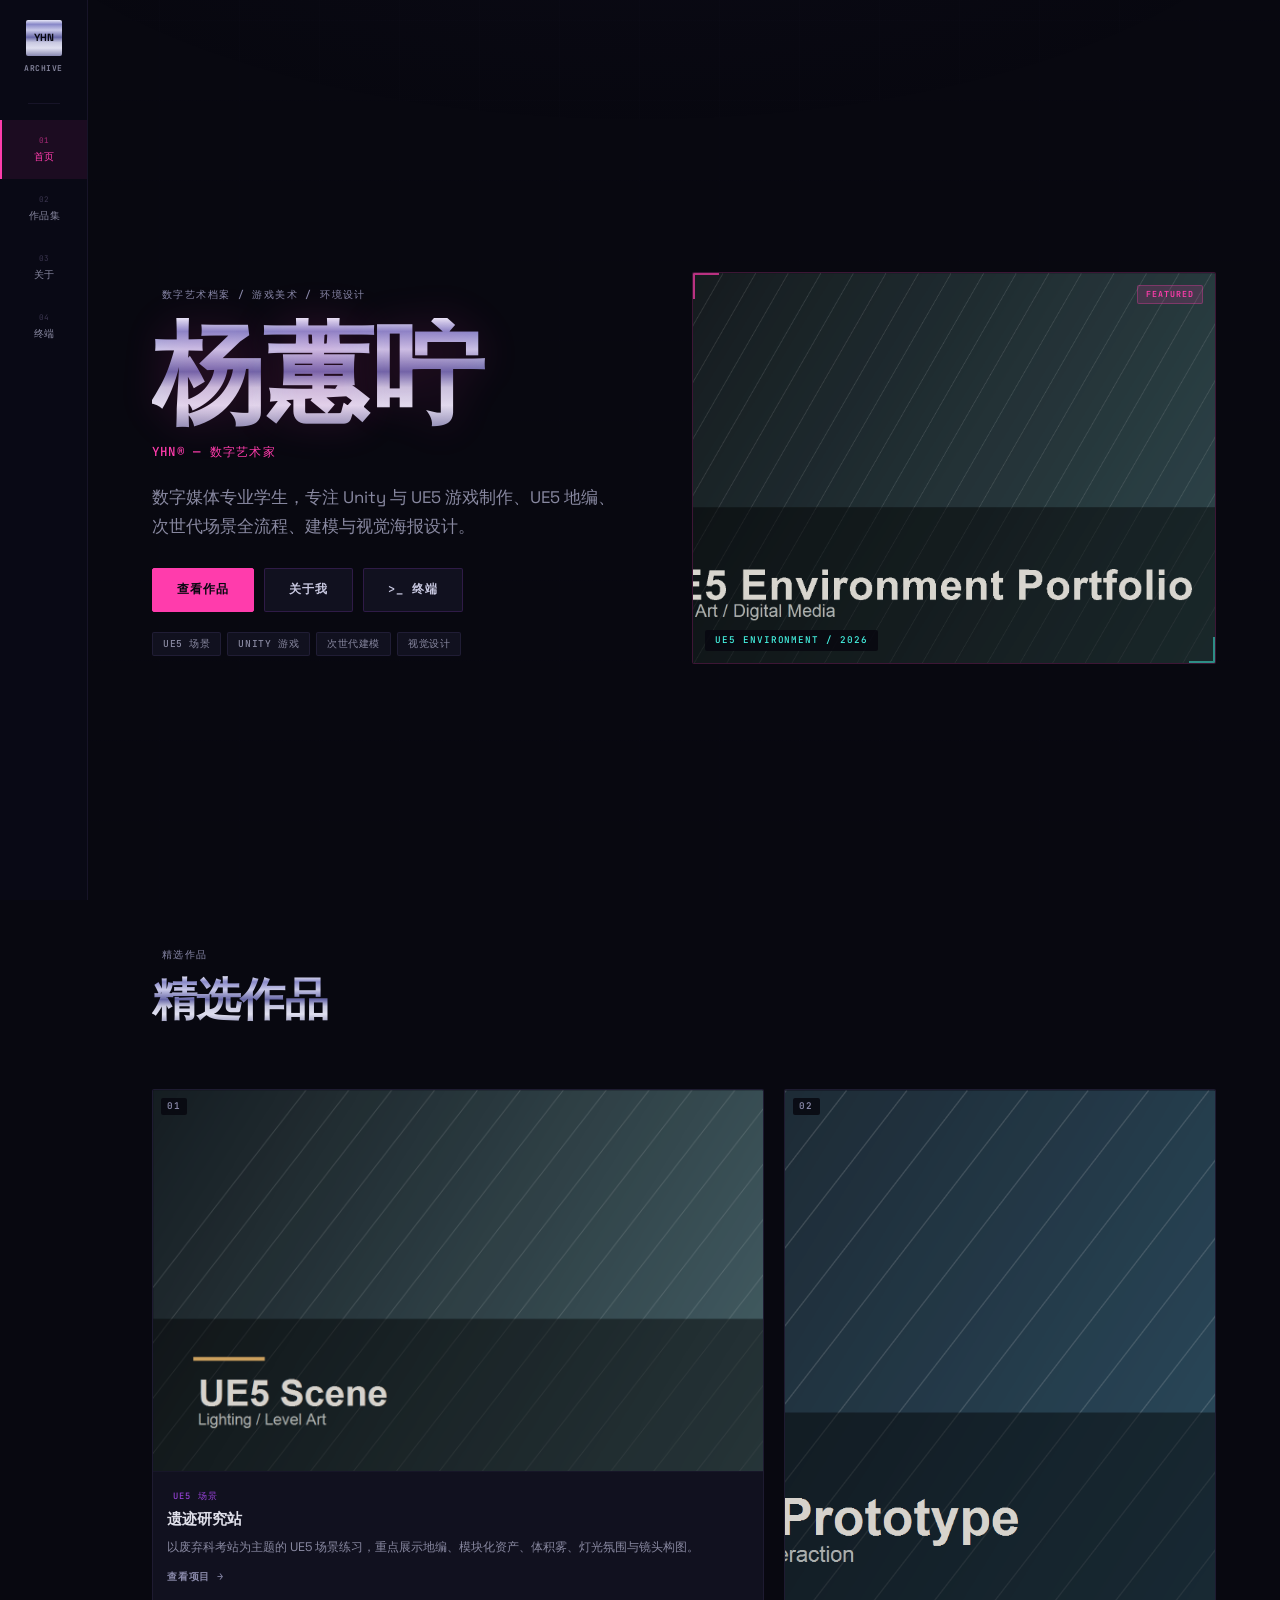
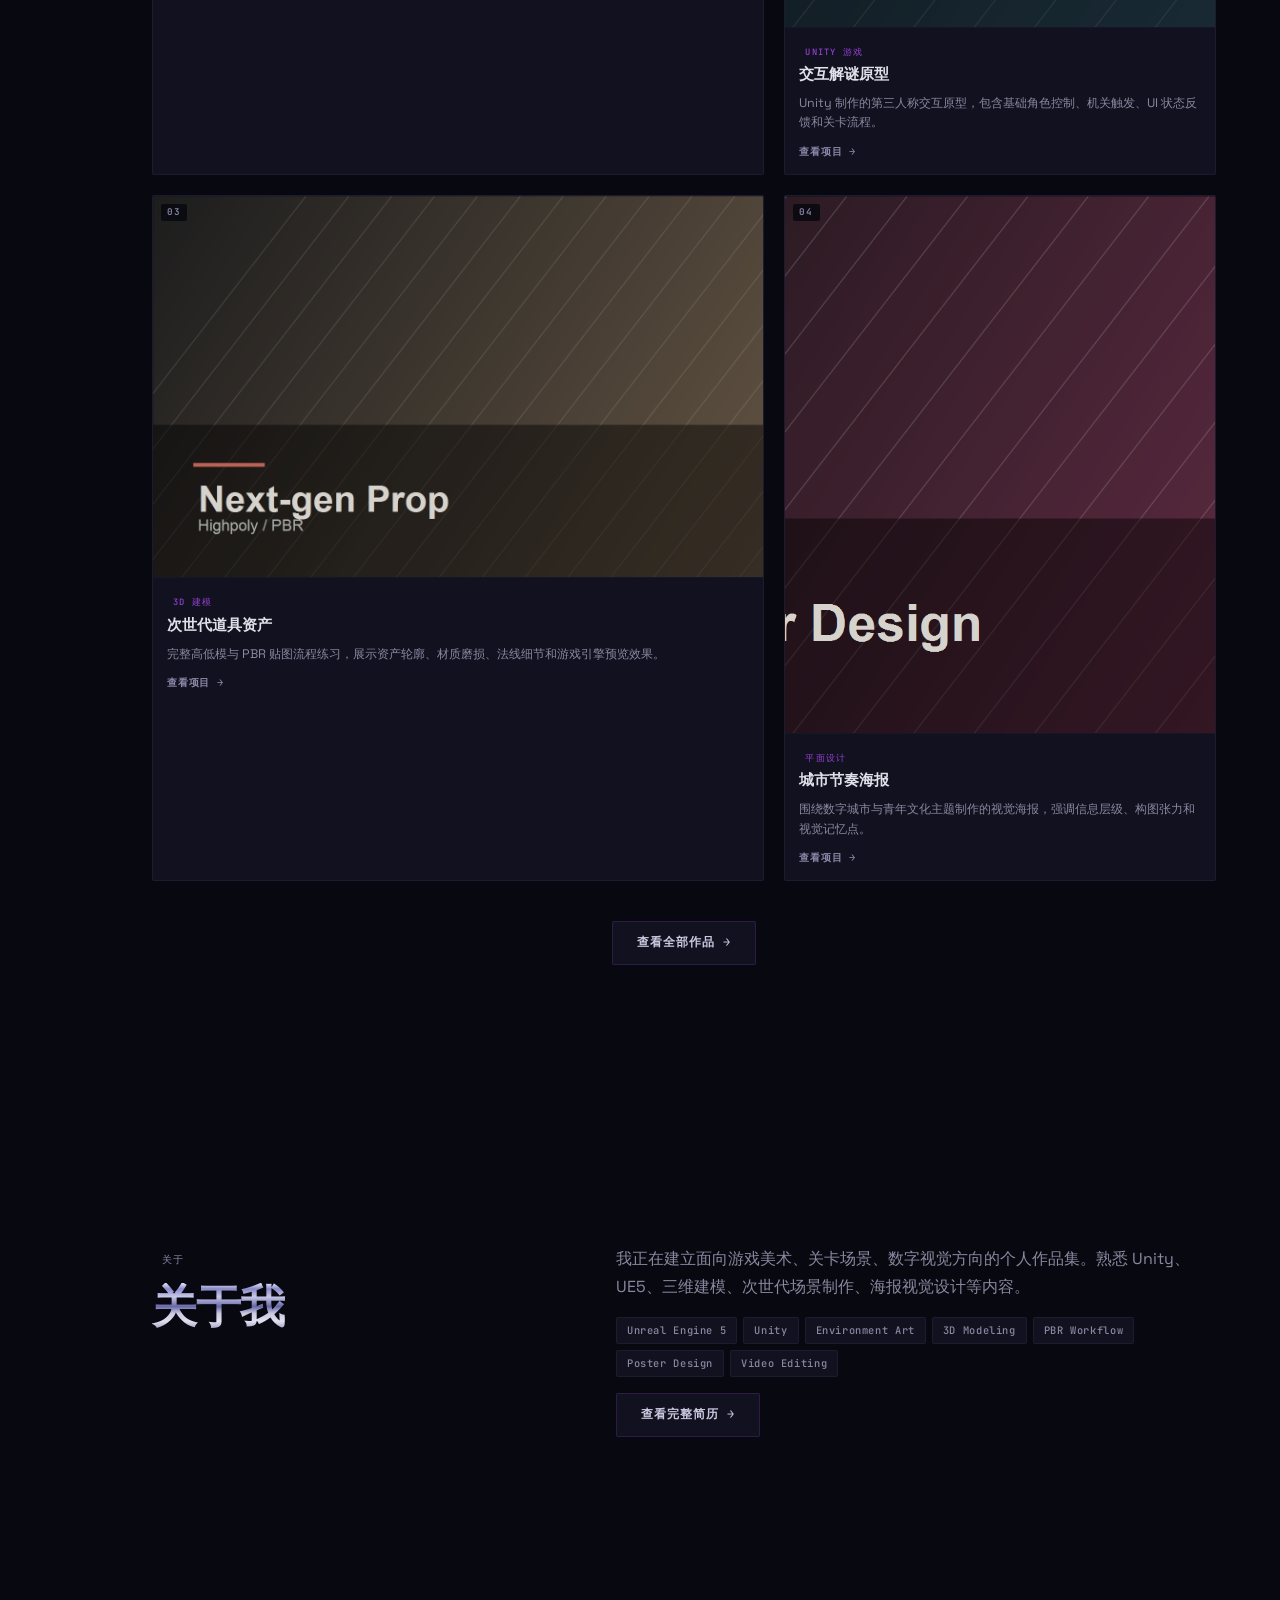
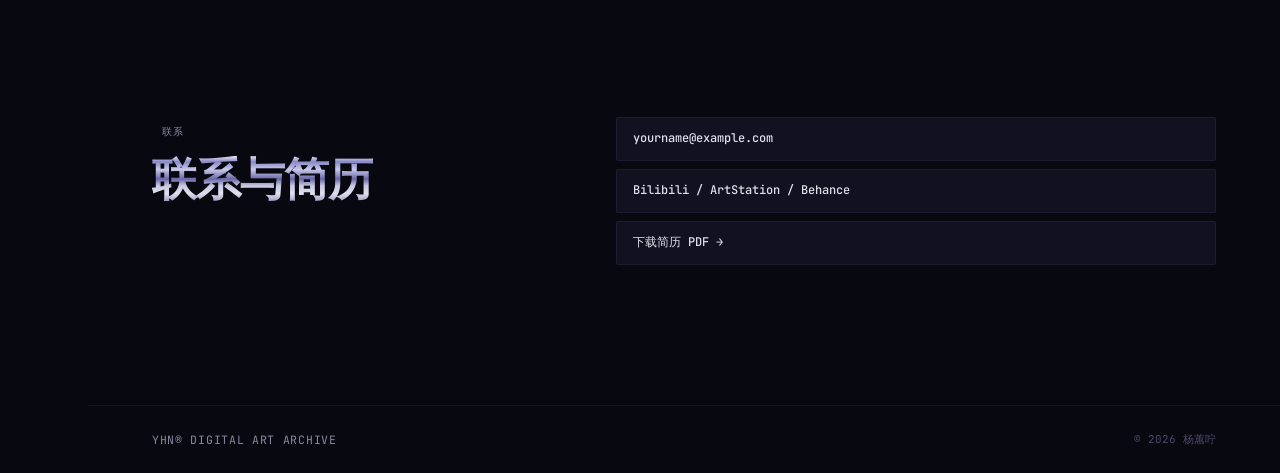
==== commit eb3c6629: "进行了三步优化 Phase 1：颜色。 发给 Codex，刷新网站，看粉红、紫色和青色的搭配效果。  Phase 2：左侧导航。 只处理导航位置、尺寸、选中状态与移动端适配。  Phase 3：首页首" ====
--- a/index.html
+++ b/index.html
@@ -18,29 +18,22 @@
     <header class="site-header">
       <a class="brand" href="./index.html">
         <span class="brand-mark">YHN</span>
-        <span>Digital Art Archive</span>
+        <span>Archive</span>
       </a>
       <button class="nav-toggle" id="navToggle" aria-label="打开菜单" aria-expanded="false">
         <span></span><span></span><span></span>
       </button>
+      <div class="nav-divider"></div>
       <nav class="top-nav" id="topNav" aria-label="主导航">
-        <a href="./index.html" class="is-active">首页</a>
-        <a href="./works.html">作品集</a>
-        <a href="./about.html">关于</a>
-        <a href="./terminal.html">终端</a>
+        <a href="./index.html" class="is-active"><span class="nav-num">01</span>首页</a>
+        <a href="./works.html"><span class="nav-num">02</span>作品集</a>
+        <a href="./about.html"><span class="nav-num">03</span>关于</a>
+        <a href="./terminal.html"><span class="nav-num">04</span>终端</a>
       </nav>
     </header>
 
     <main id="top">
       <section class="hero">
-        <div class="hero-media" aria-hidden="true">
-          <img src="./assets/hero-environment.png" alt="" />
-        </div>
-        <div class="hero-deco" aria-hidden="true">
-          <span class="hero-chrome-orb"></span>
-          <span class="hero-line"></span>
-          <span class="hero-cross">+</span>
-        </div>
         <div class="hero-content">
           <p class="eyebrow">数字艺术档案 / 游戏美术 / 环境设计</p>
           <h1>杨蕙咛</h1>
@@ -52,6 +45,19 @@
             <a class="button primary" href="./works.html">查看作品</a>
             <a class="button secondary" href="./about.html">关于我</a>
             <a class="button secondary" href="./terminal.html">&gt;_ 终端</a>
+          </div>
+          <ul class="hero-tags" aria-label="技术方向">
+            <li>UE5 场景</li>
+            <li>Unity 游戏</li>
+            <li>次世代建模</li>
+            <li>视觉设计</li>
+          </ul>
+        </div>
+        <div class="hero-visual" aria-hidden="false">
+          <div class="hero-visual-frame">
+            <img src="./assets/hero-environment.png" alt="UE5 环境场景 — 杨蕙咛作品" />
+            <span class="hero-visual-label">UE5 ENVIRONMENT / 2026</span>
+            <span class="hero-visual-tag">FEATURED</span>
           </div>
         </div>
       </section>
@@ -149,4 +155,4 @@
     </script>
     <script src="./script.js"></script>
   </body>
-</html>+</html>
--- a/styles.css
+++ b/styles.css
@@ -1,44 +1,47 @@
 :root {
-  --bg: #101113;
-  --bg-elevated: #141517;
-  --surface: #1B1D21;
-  --surface-elevated: #22242A;
-  --surface-hover: #282B32;
-  --text: #F0EFE8;
-  --chrome: #D7D9E0;
-  --chrome-dim: #A8ACB8;
-  --chrome-bright: #F2F4F8;
-  --iridescent: #B8A9FF;
-  --iridescent-dim: rgba(184, 169, 255, 0.12);
-  --muted: #9296A0;
-  --dim: #5A5E68;
-  --line: rgba(240, 239, 232, 0.06);
-  --border: rgba(240, 239, 232, 0.1);
-  --border-chrome: rgba(215, 217, 224, 0.18);
-  --accent: #D7FF62;
-  --accent-dim: rgba(215, 255, 98, 0.08);
+  --bg: #080810;
+  --bg-elevated: #0D0D18;
+  --surface: #11111F;
+  --surface-elevated: #16162A;
+  --surface-hover: #1C1C30;
+  --text: #E0E0EA;
+  --chrome: #C8C8E0;
+  --chrome-dim: #8888A8;
+  --chrome-bright: #E8E8F8;
+  --iridescent: #B44CFF;
+  --iridescent-dim: rgba(180, 76, 255, 0.12);
+  --muted: #8888A0;
+  --text-muted: var(--muted);
+  --cyan: #45F3E2;
+  --cyan-dim: rgba(69, 243, 226, 0.08);
+  --dim: #504868;
+  --line: rgba(120, 100, 180, 0.06);
+  --border: rgba(120, 100, 180, 0.12);
+  --border-chrome: rgba(180, 76, 255, 0.18);
+  --accent: #FF3CAC;
+  --accent-dim: rgba(255, 60, 172, 0.08);
   --chrome-gradient: linear-gradient(
     180deg,
-    #f5f6f8 0%,
-    #c8ccd4 12%,
-    #e8eaf0 28%,
-    #9a9eab 48%,
-    #d7d9e0 62%,
-    #f0f2f5 78%,
-    #b0b4bd 100%
+    #E8E8F8 0%,
+    #8888C8 12%,
+    #C8C8E8 28%,
+    #6868A8 48%,
+    #C8C8E0 62%,
+    #E0E0F0 78%,
+    #8888B0 100%
   );
   --chrome-border: linear-gradient(
     135deg,
-    rgba(215,217,224,0.25) 0%,
-    rgba(215,217,224,0.05) 30%,
-    rgba(215,217,224,0.15) 60%,
-    rgba(215,217,224,0.08) 100%
+    rgba(200,200,224,0.25) 0%,
+    rgba(180,76,255,0.08) 30%,
+    rgba(200,200,224,0.15) 60%,
+    rgba(69,243,226,0.05) 100%
   );
   --iridescent-gradient: linear-gradient(
     135deg,
-    rgba(184,169,255,0.2) 0%,
-    rgba(215,255,98,0.06) 40%,
-    rgba(184,169,255,0.15) 100%
+    rgba(180,76,255,0.2) 0%,
+    rgba(255,60,172,0.08) 40%,
+    rgba(69,243,226,0.1) 100%
   );
   --font-display: "Space Grotesk", "PingFang SC", "Microsoft YaHei", sans-serif;
   --font-mono: "JetBrains Mono", "Space Grotesk", monospace;
@@ -72,9 +75,9 @@
   z-index: 0;
   pointer-events: none;
   background:
-    radial-gradient(ellipse 80% 50% at 50% -20%, rgba(215,217,224,0.04) 0%, transparent 70%),
-    repeating-linear-gradient(0deg, transparent, transparent 79px, rgba(215,217,224,0.015) 80px),
-    repeating-linear-gradient(90deg, transparent, transparent 79px, rgba(215,217,224,0.015) 80px);
+    radial-gradient(ellipse 80% 50% at 50% -20%, rgba(120,100,200,0.04) 0%, transparent 70%),
+    repeating-linear-gradient(0deg, transparent, transparent 79px, rgba(120,100,200,0.015) 80px),
+    repeating-linear-gradient(90deg, transparent, transparent 79px, rgba(120,100,200,0.015) 80px);
 }
 
 .scroll-progress {
@@ -89,154 +92,252 @@
 
 .site-header {
   position: fixed;
-  inset: 0 0 auto;
+  top: 0;
+  left: 0;
+  bottom: 0;
   z-index: 50;
   display: flex;
+  flex-direction: column;
   align-items: center;
-  justify-content: space-between;
-  min-height: 64px;
-  padding: 0 clamp(20px, 5vw, 64px);
-  background: rgba(16, 17, 19, 0.94);
-  border-bottom: 1px solid var(--border);
+  width: 88px;
+  padding: 20px 0 16px;
+  background: rgba(10, 10, 22, 0.97);
+  border-right: 1px solid var(--border);
+  overflow-y: auto;
+}
+
+body {
+  padding-left: 88px;
+}
+
+.scroll-progress {
+  left: 88px;
 }
 
 .brand {
-  display: inline-flex;
+  display: flex;
+  flex-direction: column;
   align-items: center;
-  gap: 10px;
-  font-family: var(--font-mono);
-  font-weight: 600;
-  font-size: 0.78rem;
-  letter-spacing: 0.08em;
-  text-transform: uppercase;
+  gap: 6px;
+  margin-bottom: 28px;
+  flex-shrink: 0;
 }
 
 .brand-mark {
   display: grid;
-  width: 30px; height: 30px;
+  width: 36px; height: 36px;
   place-items: center;
   border-radius: var(--radius);
   background: var(--chrome-gradient);
   color: var(--bg);
-  font-size: 0.62rem;
+  font-size: 0.65rem;
   font-weight: 700;
 }
 
 .brand > span:last-child {
-  color: var(--muted);
-}
-
-.top-nav {
-  display: flex;
-  align-items: center;
-  gap: clamp(14px, 2.5vw, 28px);
-  color: var(--muted);
-  font-family: var(--font-mono);
-  font-size: 0.72rem;
+  font-family: var(--font-mono);
+  font-weight: 600;
+  font-size: 0.5rem;
   letter-spacing: 0.06em;
   text-transform: uppercase;
+  color: var(--muted);
+  text-align: center;
+}
+
+.nav-divider {
+  width: 32px;
+  height: 1px;
+  background: var(--border);
+  margin-bottom: 16px;
+  flex-shrink: 0;
+}
+
+.top-nav {
+  display: flex;
+  flex-direction: column;
+  align-items: stretch;
+  width: 100%;
+  flex: 1;
+  color: var(--muted);
 }
 
 .top-nav a {
-  position: relative;
-  padding: 3px 0;
-  transition: color 0.25s var(--ease-smooth);
-}
-
-.top-nav a::after {
-  content: "";
-  position: absolute;
-  bottom: 0; left: 0;
-  width: 0; height: 1px;
-  background: var(--chrome);
-  transition: width 0.3s var(--ease-out);
-}
-
-.top-nav a:hover { color: var(--chrome); }
-.top-nav a:hover::after { width: 100%; }
+  display: flex;
+  flex-direction: column;
+  align-items: center;
+  gap: 2px;
+  padding: 14px 6px;
+  border-left: 2px solid transparent;
+  border-right: none;
+  border-bottom: none;
+  color: var(--muted);
+  font-family: var(--font-mono);
+  font-size: 0.62rem;
+  font-weight: 500;
+  letter-spacing: 0.04em;
+  text-transform: uppercase;
+  text-decoration: none;
+  transition: color 0.25s var(--ease-smooth), border-color 0.25s var(--ease-smooth), background 0.25s var(--ease-smooth);
+}
+
+.top-nav a:hover {
+  color: var(--cyan);
+  border-left-color: var(--cyan);
+  background: rgba(69, 243, 226, 0.04);
+}
+
+.top-nav a.is-active {
+  color: var(--accent);
+  border-left-color: var(--accent);
+  background: var(--accent-dim);
+}
+
+.nav-num {
+  font-size: 0.48rem;
+  font-weight: 400;
+  color: var(--dim);
+  opacity: 0.7;
+}
+
+.top-nav a.is-active .nav-num {
+  color: var(--accent);
+  opacity: 0.6;
+}
+
+.top-nav a:hover .nav-num {
+  color: var(--cyan);
+  opacity: 0.6;
+}
 
 main { position: relative; z-index: 1; }
 
 .hero {
   position: relative;
   display: grid;
-  min-height: 100vh;
+  grid-template-columns: minmax(0, 1fr) minmax(0, 1.1fr);
+  gap: clamp(32px, 5vw, 64px);
   align-items: center;
-  overflow: hidden;
-  padding: 140px clamp(20px, 5vw, 72px) 80px;
-}
-
-.hero-media {
-  position: absolute;
-  inset: 0;
-  overflow: hidden;
-}
-
-.hero-media img {
-  width: 100%; height: 100%;
-  object-fit: cover;
-  opacity: 0.3;
-  animation: kenburns 24s var(--ease-smooth) infinite alternate;
-}
-
-@keyframes kenburns {
-  from { transform: scale(1); }
-  to { transform: scale(1.06); }
-}
-
-.hero::before {
-  content: "";
-  position: absolute;
-  inset: 0;
-  background:
-    linear-gradient(180deg, rgba(16,17,19,0.7) 0%, rgba(16,17,19,0.4) 50%, var(--bg) 100%),
-    radial-gradient(ellipse 60% 50% at 70% 40%, rgba(184,169,255,0.05) 0%, transparent 70%);
-  pointer-events: none;
-}
-
-.hero-deco {
-  position: absolute;
-  inset: 0;
-  pointer-events: none;
-}
-
-.hero-chrome-orb {
-  position: absolute;
-  top: 18%; right: 12%;
-  width: 140px; height: 140px;
-  border-radius: 50%;
-  background: radial-gradient(circle at 35% 30%, var(--chrome-bright) 0%, var(--chrome) 25%, #8a8e98 60%, #5a5e68 100%);
-  box-shadow: inset -8px -8px 16px rgba(0,0,0,0.4), 0 4px 24px rgba(215,217,224,0.1);
-  opacity: 0.5;
-  animation: orb-float 8s ease-in-out infinite alternate;
-}
-
-@keyframes orb-float {
-  from { transform: translateY(0); }
-  to { transform: translateY(-16px); }
-}
-
-.hero-line {
-  position: absolute;
-  top: 50%; right: 8%;
-  width: 1px; height: 30vh;
-  background: linear-gradient(180deg, transparent, var(--chrome-dim), transparent);
-  opacity: 0.3;
-}
-
-.hero-cross {
-  position: absolute;
-  bottom: 20%; right: 18%;
-  color: var(--chrome-dim);
-  font-family: var(--font-mono);
-  font-size: 1rem;
-  opacity: 0.3;
+  min-height: calc(100vh - 0px);
+  padding: clamp(100px, 12vh, 140px) clamp(20px, 5vw, 72px) clamp(48px, 8vh, 80px);
+  max-width: var(--max);
+  margin: 0 auto;
+  width: calc(100% - 0px);
 }
 
 .hero-content {
   position: relative;
   z-index: 1;
-  width: min(680px, 100%);
+  width: 100%;
+  max-width: 520px;
+}
+
+.hero-visual {
+  position: relative;
+  z-index: 1;
+  width: 100%;
+}
+
+.hero-visual-frame {
+  position: relative;
+  border: 1px solid rgba(255, 60, 172, 0.2);
+  border-radius: var(--radius);
+  overflow: hidden;
+  aspect-ratio: 4 / 3;
+  background: var(--bg-elevated);
+}
+
+.hero-visual-frame::before {
+  content: "";
+  position: absolute;
+  top: 0; left: 0;
+  width: 24px; height: 24px;
+  border-top: 2px solid var(--accent);
+  border-left: 2px solid var(--accent);
+  z-index: 2;
+  opacity: 0.7;
+}
+
+.hero-visual-frame::after {
+  content: "";
+  position: absolute;
+  bottom: 0; right: 0;
+  width: 24px; height: 24px;
+  border-bottom: 2px solid var(--cyan);
+  border-right: 2px solid var(--cyan);
+  z-index: 2;
+  opacity: 0.5;
+}
+
+.hero-visual-frame img {
+  width: 100%; height: 100%;
+  object-fit: cover;
+  display: block;
+  filter: saturate(0.95) brightness(0.92);
+  transition: filter 0.4s var(--ease-smooth), transform 0.6s var(--ease-out);
+}
+
+.hero-visual-frame:hover img {
+  filter: saturate(1.05) brightness(1);
+  transform: scale(1.02);
+}
+
+.hero-visual-label {
+  position: absolute;
+  bottom: 12px; left: 12px;
+  padding: 3px 10px;
+  background: rgba(8, 8, 16, 0.85);
+  color: var(--cyan);
+  font-family: var(--font-mono);
+  font-size: 0.58rem;
+  font-weight: 500;
+  letter-spacing: 0.1em;
+  text-transform: uppercase;
+  border-radius: var(--radius);
+  z-index: 2;
+}
+
+.hero-visual-tag {
+  position: absolute;
+  top: 12px; right: 12px;
+  padding: 2px 8px;
+  background: rgba(255, 60, 172, 0.15);
+  border: 1px solid rgba(255, 60, 172, 0.3);
+  color: var(--accent);
+  font-family: var(--font-mono);
+  font-size: 0.52rem;
+  font-weight: 600;
+  letter-spacing: 0.12em;
+  text-transform: uppercase;
+  border-radius: var(--radius);
+  z-index: 2;
+}
+
+.hero-tags {
+  display: flex;
+  flex-wrap: wrap;
+  gap: 6px;
+  margin: 20px 0 0;
+  padding: 0;
+  list-style: none;
+}
+
+.hero-tags li {
+  padding: 3px 10px;
+  border: 1px solid rgba(120, 100, 180, 0.15);
+  border-radius: var(--radius);
+  background: var(--surface);
+  color: var(--muted);
+  font-family: var(--font-mono);
+  font-size: 0.6rem;
+  font-weight: 500;
+  letter-spacing: 0.06em;
+  text-transform: uppercase;
+  transition: border-color 0.25s var(--ease-smooth), color 0.25s var(--ease-smooth);
+}
+
+.hero-tags li:hover {
+  border-color: var(--cyan);
+  color: var(--cyan);
 }
 
 .eyebrow {
@@ -265,11 +366,11 @@
   -webkit-background-clip: text;
   background-clip: text;
   -webkit-text-fill-color: transparent;
-  text-shadow: 0 0 40px rgba(215,217,224,0.15);
+  text-shadow: 0 0 40px rgba(255,60,172,0.15);
 }
 
 .hero-sub {
-  margin-bottom: 28px;
+  margin-bottom: 20px;
   color: var(--accent);
   font-family: var(--font-mono);
   font-size: 0.78rem;
@@ -298,7 +399,7 @@
 
 .hero-copy {
   max-width: 520px;
-  margin-bottom: 32px;
+  margin-bottom: 28px;
   color: var(--muted);
   font-size: clamp(0.9rem, 1.5vw, 1.05rem);
   line-height: 1.7;
@@ -334,7 +435,7 @@
 .button.primary:hover {
   background: transparent;
   color: var(--accent);
-  box-shadow: 0 0 16px rgba(215, 255, 98, 0.15);
+  box-shadow: 0 0 16px rgba(255, 60, 172, 0.2);
   transform: translateY(-1px);
 }
 
@@ -345,8 +446,8 @@
 }
 
 .button.secondary:hover {
-  border-color: var(--chrome);
-  color: var(--chrome-bright);
+  border-color: var(--cyan);
+  color: var(--cyan);
   transform: translateY(-1px);
 }
 
@@ -423,7 +524,7 @@
 .work-card:hover {
   border-color: var(--border-chrome);
   transform: translateY(-3px);
-  box-shadow: 0 8px 32px rgba(0, 0, 0, 0.4), 0 0 0 1px rgba(215,217,224,0.05);
+  box-shadow: 0 8px 32px rgba(0, 0, 0, 0.4), 0 0 0 1px rgba(69,243,226,0.05);
 }
 
 .work-card--feature {
@@ -474,7 +575,7 @@
   position: absolute;
   top: 8px; left: 8px;
   padding: 1px 6px;
-  background: rgba(16, 17, 19, 0.85);
+  background: rgba(8, 8, 16, 0.85);
   color: var(--chrome-dim);
   font-family: var(--font-mono);
   font-size: 0.58rem;
@@ -487,7 +588,7 @@
   position: absolute;
   top: 8px; right: 8px;
   padding: 1px 6px;
-  background: rgba(16, 17, 19, 0.85);
+  background: rgba(8, 8, 16, 0.85);
   color: var(--muted);
   font-family: var(--font-mono);
   font-size: 0.55rem;
@@ -686,7 +787,7 @@
 }
 
 .project-dialog::backdrop {
-  background: rgba(16, 17, 19, 0.9);
+  background: rgba(8, 8, 16, 0.9);
 }
 
 .project-dialog[open] {
@@ -707,7 +808,7 @@
   place-items: center;
   border: 1px solid var(--border);
   border-radius: var(--radius);
-  background: rgba(16, 17, 19, 0.8);
+  background: rgba(8, 8, 16, 0.8);
   color: var(--text);
   font-size: 1rem;
   transition: all 0.2s var(--ease-smooth);
@@ -847,34 +948,62 @@
     aspect-ratio: 16 / 10;
   }
 
-  .hero-chrome-orb {
-    width: 80px; height: 80px;
-    top: 14%; right: 8%;
+  .hero {
+    grid-template-columns: 1fr;
+    gap: 32px;
+    min-height: auto;
+    padding: 100px clamp(20px, 5vw, 48px) 56px;
+  }
+
+  .hero-visual {
+    order: -1;
+    max-width: 560px;
+    margin: 0 auto;
+    width: 100%;
+  }
+
+  .hero-content {
+    max-width: 100%;
   }
 }
 
 @media (max-width: 600px) {
   .site-header {
-    min-height: 52px;
-    padding: 0 14px;
-  }
-
-  .top-nav {
-    gap: 8px;
-    font-size: 0.62rem;
+    min-height: 48px;
+    padding: 0 12px;
+  }
+
+  .brand-mark {
+    width: 26px;
+    height: 26px;
+    font-size: 0.5rem;
   }
 
   .brand span:last-child {
     display: none;
   }
 
+  .top-nav a {
+    font-size: 0.68rem;
+    padding: 8px 0;
+  }
+
+  .nav-num {
+    font-size: 0.52rem;
+  }
+
   .hero {
-    min-height: 85vh;
-    padding: 90px 14px 48px;
-  }
-
-  .hero-deco {
-    display: none;
+    min-height: auto;
+    padding: 80px 14px 40px;
+    gap: 24px;
+  }
+
+  .hero-visual {
+    order: -1;
+  }
+
+  .hero-visual-frame {
+    aspect-ratio: 16 / 10;
   }
 
   .section {
@@ -1016,8 +1145,48 @@
 .nav-toggle.is-open span:nth-child(3) { transform: translateY(-6px) rotate(-45deg); }
 
 @media (max-width: 768px) {
+  body {
+    padding-left: 0;
+  }
+
+  .scroll-progress {
+    left: 0;
+  }
+
+  .site-header {
+    position: fixed;
+    inset: 0 0 auto;
+    flex-direction: row;
+    align-items: center;
+    justify-content: space-between;
+    width: 100%;
+    min-height: 52px;
+    padding: 0 14px;
+    border-right: none;
+    border-bottom: 1px solid var(--border);
+    overflow-y: visible;
+  }
+
+  .brand {
+    flex-direction: row;
+    gap: 10px;
+    margin-bottom: 0;
+  }
+
+  .brand-mark {
+    width: 28px;
+    height: 28px;
+    font-size: 0.55rem;
+  }
+
+  .brand > span:last-child {
+    font-size: 0.7rem;
+    text-align: left;
+  }
+
   .nav-toggle {
     display: flex;
+    order: 3;
   }
 
   .top-nav {
@@ -1030,7 +1199,7 @@
     align-items: flex-start;
     gap: 0;
     padding: 8px 16px 16px;
-    background: rgba(16, 17, 19, 0.98);
+    background: rgba(8, 8, 16, 0.98);
     border-bottom: 1px solid var(--border);
     display: none;
   }
@@ -1040,14 +1209,36 @@
   }
 
   .top-nav a {
+    flex-direction: row;
+    align-items: center;
+    gap: 10px;
     padding: 10px 0;
     width: 100%;
-    font-size: 0.78rem;
+    font-size: 0.75rem;
+    border-left: none;
     border-bottom: 1px solid var(--line);
   }
 
   .top-nav a:last-child {
     border-bottom: none;
+  }
+
+  .top-nav a:hover {
+    border-left: none;
+    background: transparent;
+  }
+
+  .top-nav a.is-active {
+    border-left: none;
+    background: transparent;
+  }
+
+  .nav-num {
+    font-size: 0.58rem;
+  }
+
+  .nav-divider {
+    display: none;
   }
 }
 
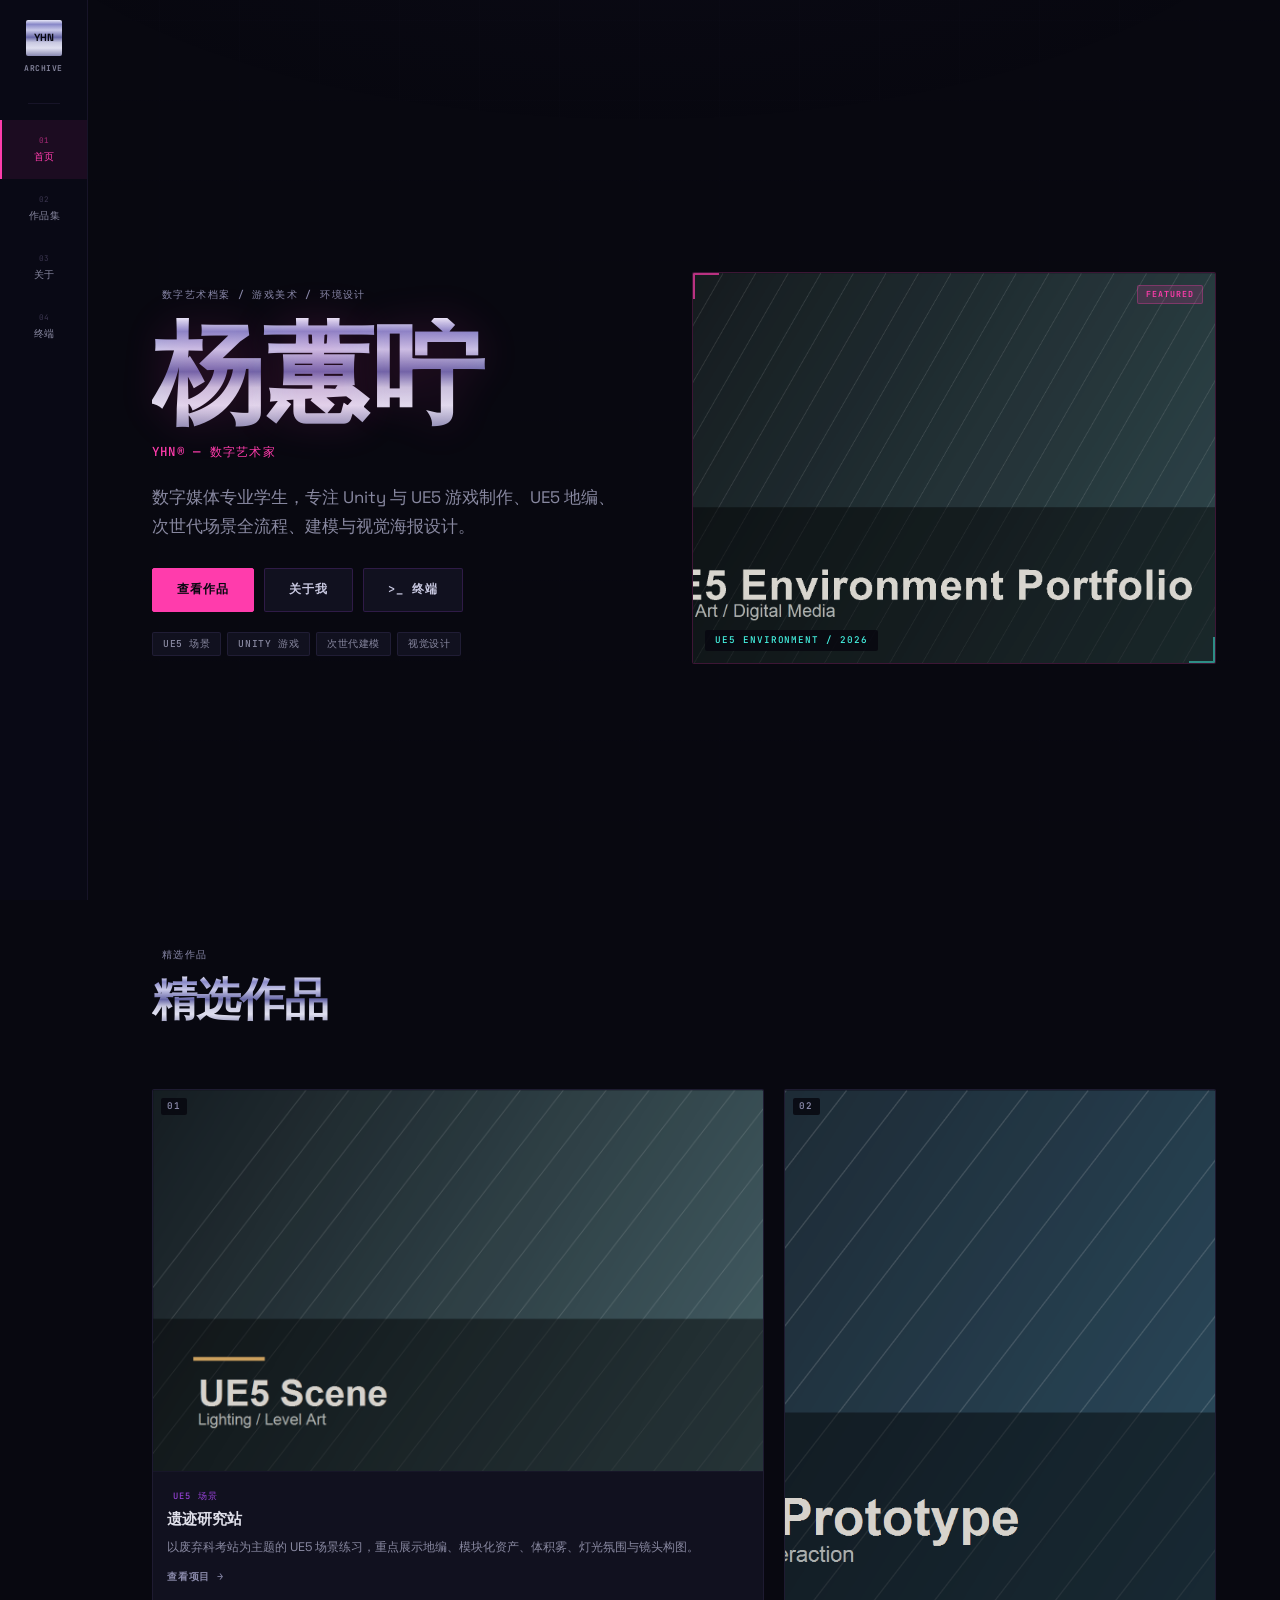
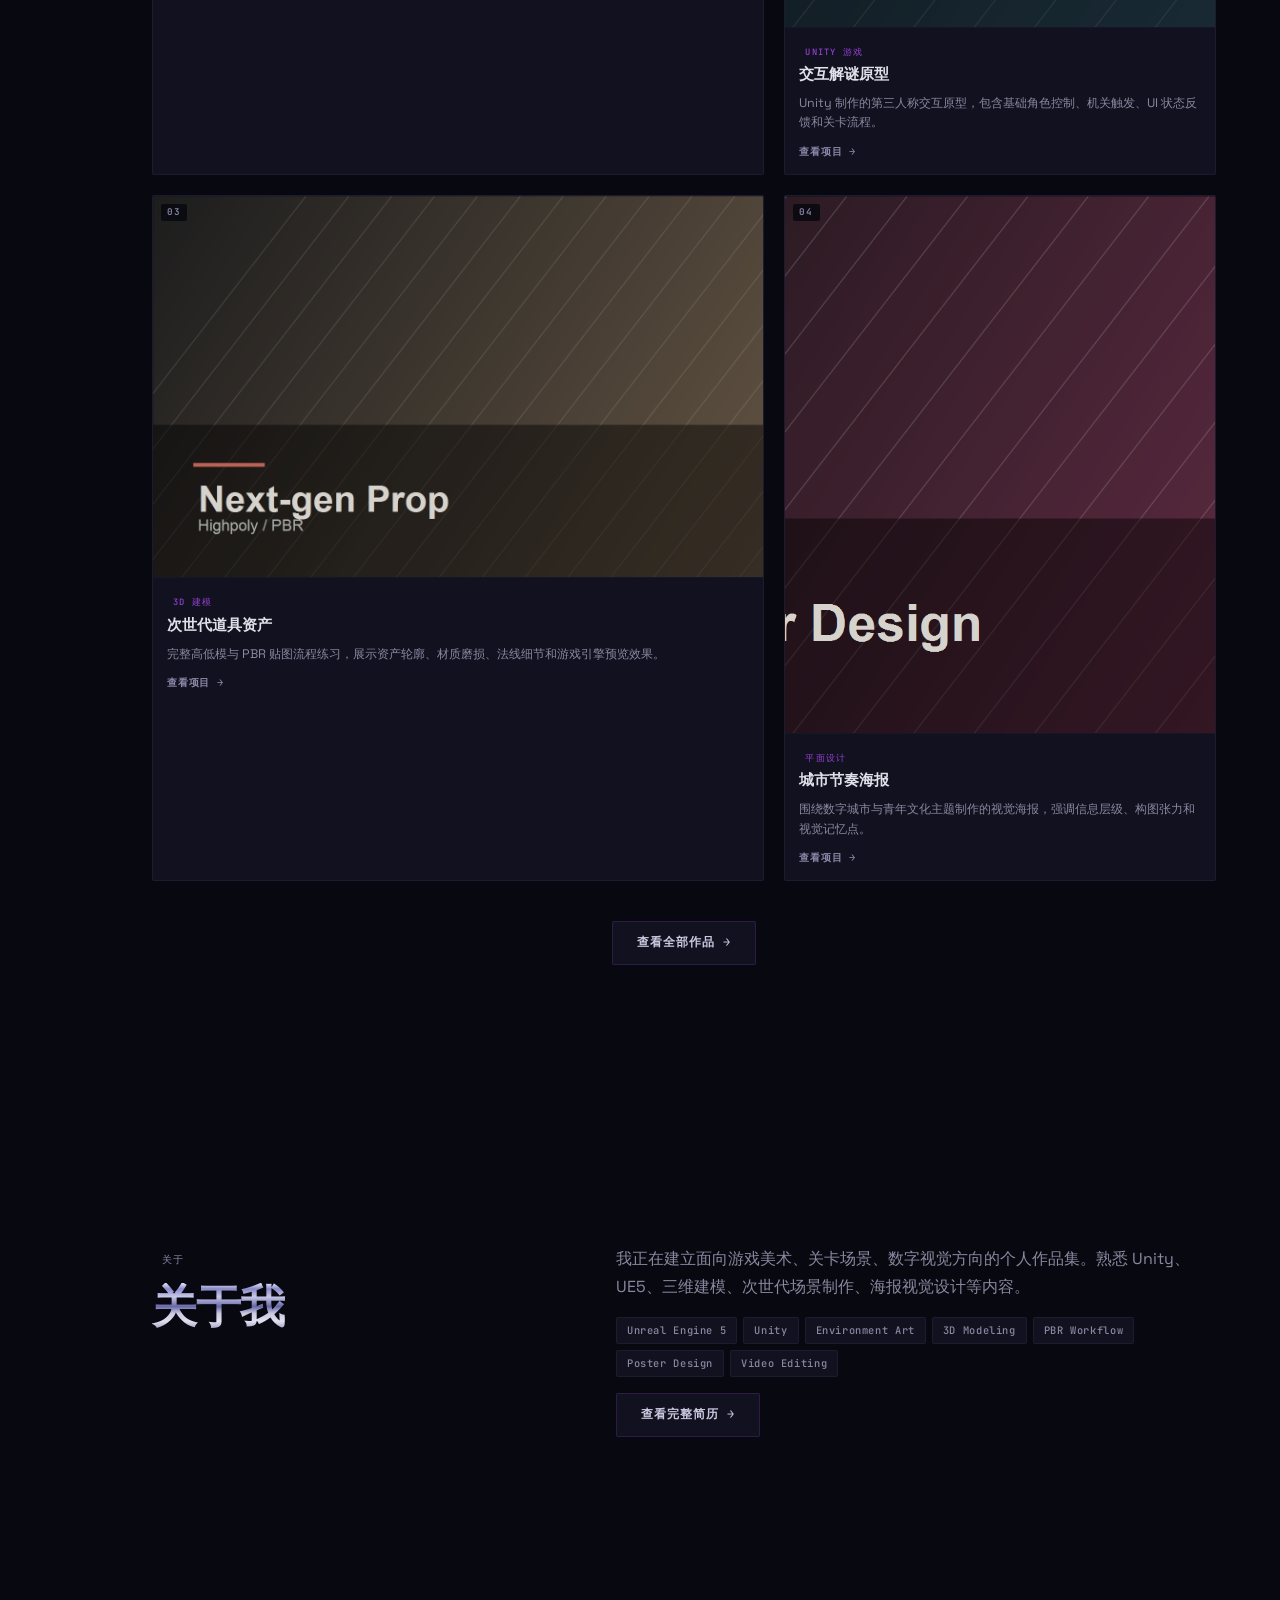
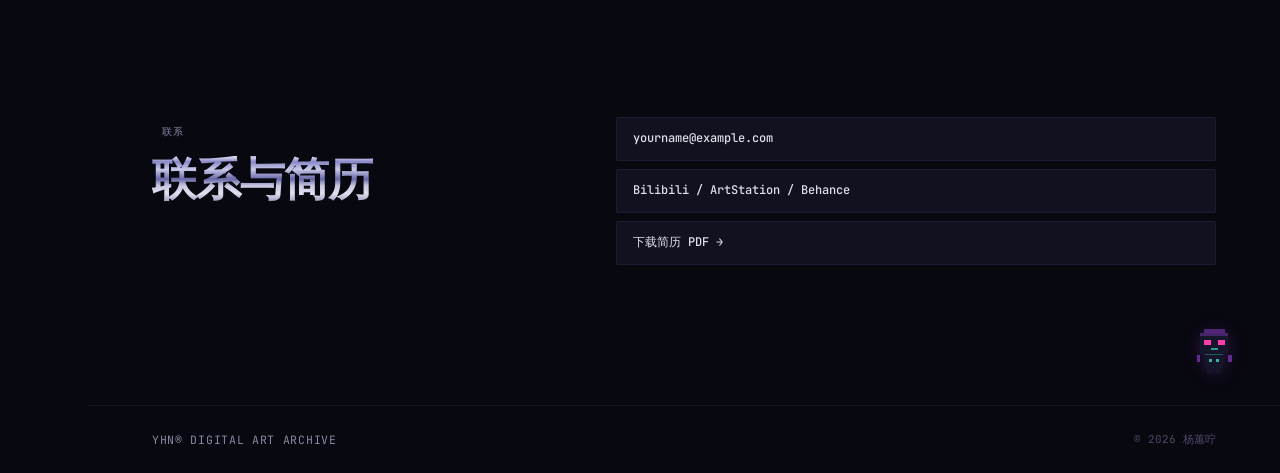
==== commit f7768c7f: "Phase 4：添加了像素角色" ====
--- a/index.html
+++ b/index.html
@@ -61,6 +61,31 @@
           </div>
         </div>
       </section>
+
+      <div class="cyber-buddy" id="cyberBuddy" aria-label="Cyber Buddy 数字助手" role="button" tabindex="0">
+        <div class="buddy-speech" id="buddySpeech" aria-hidden="true">欢迎来到我的数字作品档案！</div>
+        <svg class="buddy-sprite" viewBox="0 0 32 32" width="56" height="56" aria-hidden="true" shape-rendering="crispEdges">
+          <rect x="10" y="4" width="12" height="2" fill="#B44CFF" opacity="0.4"/>
+          <rect x="8" y="6" width="16" height="12" rx="1" fill="#16162A"/>
+          <rect x="8" y="6" width="16" height="2" fill="#B44CFF" opacity="0.3"/>
+          <rect x="10" y="10" width="4" height="3" fill="#FF3CAC"/>
+          <rect x="18" y="10" width="4" height="3" fill="#FF3CAC"/>
+          <rect x="14" y="15" width="4" height="1" fill="#45F3E2" opacity="0.6"/>
+          <rect x="11" y="18" width="10" height="8" rx="1" fill="#16162A"/>
+          <rect x="11" y="18" width="10" height="1" fill="#45F3E2" opacity="0.3"/>
+          <rect x="13" y="21" width="2" height="2" fill="#45F3E2" opacity="0.7"/>
+          <rect x="17" y="21" width="2" height="2" fill="#45F3E2" opacity="0.7"/>
+          <rect x="6" y="19" width="2" height="4" fill="#B44CFF" opacity="0.5"/>
+          <rect x="24" y="19" width="2" height="4" fill="#B44CFF" opacity="0.5"/>
+          <rect x="12" y="27" width="3" height="2" fill="#16162A"/>
+          <rect x="17" y="27" width="3" height="2" fill="#16162A"/>
+        </svg>
+        <div class="buddy-menu" id="buddyMenu" role="menu" aria-hidden="true">
+          <a class="buddy-menu-item" href="./works.html" role="menuitem">查看作品 →</a>
+          <a class="buddy-menu-item" href="./terminal.html" role="menuitem">&gt;_ 进入终端</a>
+          <button class="buddy-menu-close" type="button" aria-label="关闭菜单">×</button>
+        </div>
+      </div>
 
       <section id="featured" class="section works-section">
         <div class="section-heading">
--- a/styles.css
+++ b/styles.css
@@ -1622,4 +1622,211 @@
   .crumb-current {
     max-width: 120px;
   }
+}
+/* ---- Cyber Buddy ---- */
+.cyber-buddy {
+  position: absolute;
+  bottom: clamp(12px, 3vh, 32px);
+  right: clamp(12px, 3vw, 40px);
+  z-index: 5;
+  width: 56px;
+  height: 56px;
+  cursor: pointer;
+  border-radius: var(--radius);
+  transition: transform 0.25s var(--ease-smooth);
+  -webkit-tap-highlight-color: transparent;
+}
+
+.cyber-buddy:hover {
+  transform: translateY(-4px);
+}
+
+.cyber-buddy:focus-visible {
+  outline: 2px solid var(--accent);
+  outline-offset: 2px;
+}
+
+.buddy-sprite {
+  display: block;
+  image-rendering: pixelated;
+  filter: drop-shadow(0 2px 8px rgba(180, 76, 255, 0.2));
+}
+
+.cyber-buddy:hover .buddy-sprite {
+  filter: drop-shadow(0 4px 12px rgba(255, 60, 172, 0.3));
+}
+
+/* Idle float animation */
+@keyframes buddy-idle {
+  0%, 100% { transform: translateY(0); }
+  50% { transform: translateY(-5px); }
+}
+
+.cyber-buddy .buddy-sprite {
+  animation: buddy-idle 4s ease-in-out infinite;
+}
+
+/* Blink animation for eyes */
+@keyframes buddy-blink {
+  0%, 90%, 100% { opacity: 1; }
+  92%, 96% { opacity: 0.2; }
+}
+
+.buddy-sprite rect[fill="#FF3CAC"] {
+  animation: buddy-blink 6s ease-in-out infinite;
+}
+
+/* Speech bubble */
+.buddy-speech {
+  position: absolute;
+  bottom: calc(100% + 10px);
+  right: 0;
+  min-width: 180px;
+  max-width: 220px;
+  padding: 10px 14px;
+  background: var(--surface-elevated);
+  border: 1px solid rgba(69, 243, 226, 0.3);
+  border-radius: var(--radius);
+  color: var(--cyan);
+  font-family: var(--font-mono);
+  font-size: 0.72rem;
+  line-height: 1.5;
+  opacity: 0;
+  visibility: hidden;
+  transform: translateY(4px);
+  transition: opacity 0.25s var(--ease-smooth), transform 0.25s var(--ease-smooth), visibility 0.25s;
+  pointer-events: none;
+  white-space: normal;
+  z-index: 6;
+}
+
+.buddy-speech::after {
+  content: "";
+  position: absolute;
+  bottom: -6px;
+  right: 20px;
+  width: 10px;
+  height: 10px;
+  background: var(--surface-elevated);
+  border-right: 1px solid rgba(69, 243, 226, 0.3);
+  border-bottom: 1px solid rgba(69, 243, 226, 0.3);
+  transform: rotate(45deg);
+}
+
+.cyber-buddy:hover .buddy-speech,
+.cyber-buddy:focus-visible .buddy-speech,
+.cyber-buddy.is-active .buddy-speech {
+  opacity: 1;
+  visibility: visible;
+  transform: translateY(0);
+}
+
+/* Quick menu */
+.buddy-menu {
+  position: absolute;
+  bottom: calc(100% + 10px);
+  right: 0;
+  display: flex;
+  flex-direction: column;
+  gap: 4px;
+  min-width: 160px;
+  padding: 8px;
+  background: var(--surface-elevated);
+  border: 1px solid rgba(255, 60, 172, 0.25);
+  border-radius: var(--radius);
+  opacity: 0;
+  visibility: hidden;
+  transform: translateY(4px) scale(0.96);
+  transition: opacity 0.2s var(--ease-smooth), transform 0.2s var(--ease-smooth), visibility 0.2s;
+  z-index: 7;
+}
+
+.cyber-buddy.is-menu-open .buddy-menu {
+  opacity: 1;
+  visibility: visible;
+  transform: translateY(0) scale(1);
+}
+
+.cyber-buddy.is-menu-open .buddy-speech {
+  opacity: 0;
+  visibility: hidden;
+}
+
+.buddy-menu-item {
+  display: block;
+  padding: 8px 12px;
+  border-radius: var(--radius);
+  color: var(--text);
+  font-family: var(--font-mono);
+  font-size: 0.75rem;
+  font-weight: 500;
+  text-decoration: none;
+  transition: background 0.2s var(--ease-smooth), color 0.2s var(--ease-smooth);
+}
+
+.buddy-menu-item:hover,
+.buddy-menu-item:focus-visible {
+  background: rgba(69, 243, 226, 0.08);
+  color: var(--cyan);
+  outline: none;
+}
+
+.buddy-menu-close {
+  position: absolute;
+  top: 4px;
+  right: 4px;
+  width: 20px;
+  height: 20px;
+  display: grid;
+  place-items: center;
+  border: none;
+  border-radius: var(--radius);
+  background: transparent;
+  color: var(--dim);
+  font-size: 0.9rem;
+  cursor: pointer;
+  transition: color 0.2s;
+}
+
+.buddy-menu-close:hover {
+  color: var(--accent);
+}
+
+/* Responsive: smaller buddy on mobile */
+@media (max-width: 600px) {
+  .cyber-buddy {
+    width: 44px;
+    height: 44px;
+    bottom: 8px;
+    right: 8px;
+  }
+
+  .buddy-sprite {
+    width: 44px;
+    height: 44px;
+  }
+
+  .buddy-speech {
+    min-width: 150px;
+    font-size: 0.65rem;
+  }
+
+  .buddy-menu {
+    min-width: 140px;
+  }
+}
+
+/* Reduced motion: disable idle/blink animations */
+@media (prefers-reduced-motion: reduce) {
+  .cyber-buddy .buddy-sprite {
+    animation: none;
+  }
+
+  .buddy-sprite rect[fill="#FF3CAC"] {
+    animation: none;
+  }
+
+  .cyber-buddy:hover {
+    transform: none;
+  }
 }
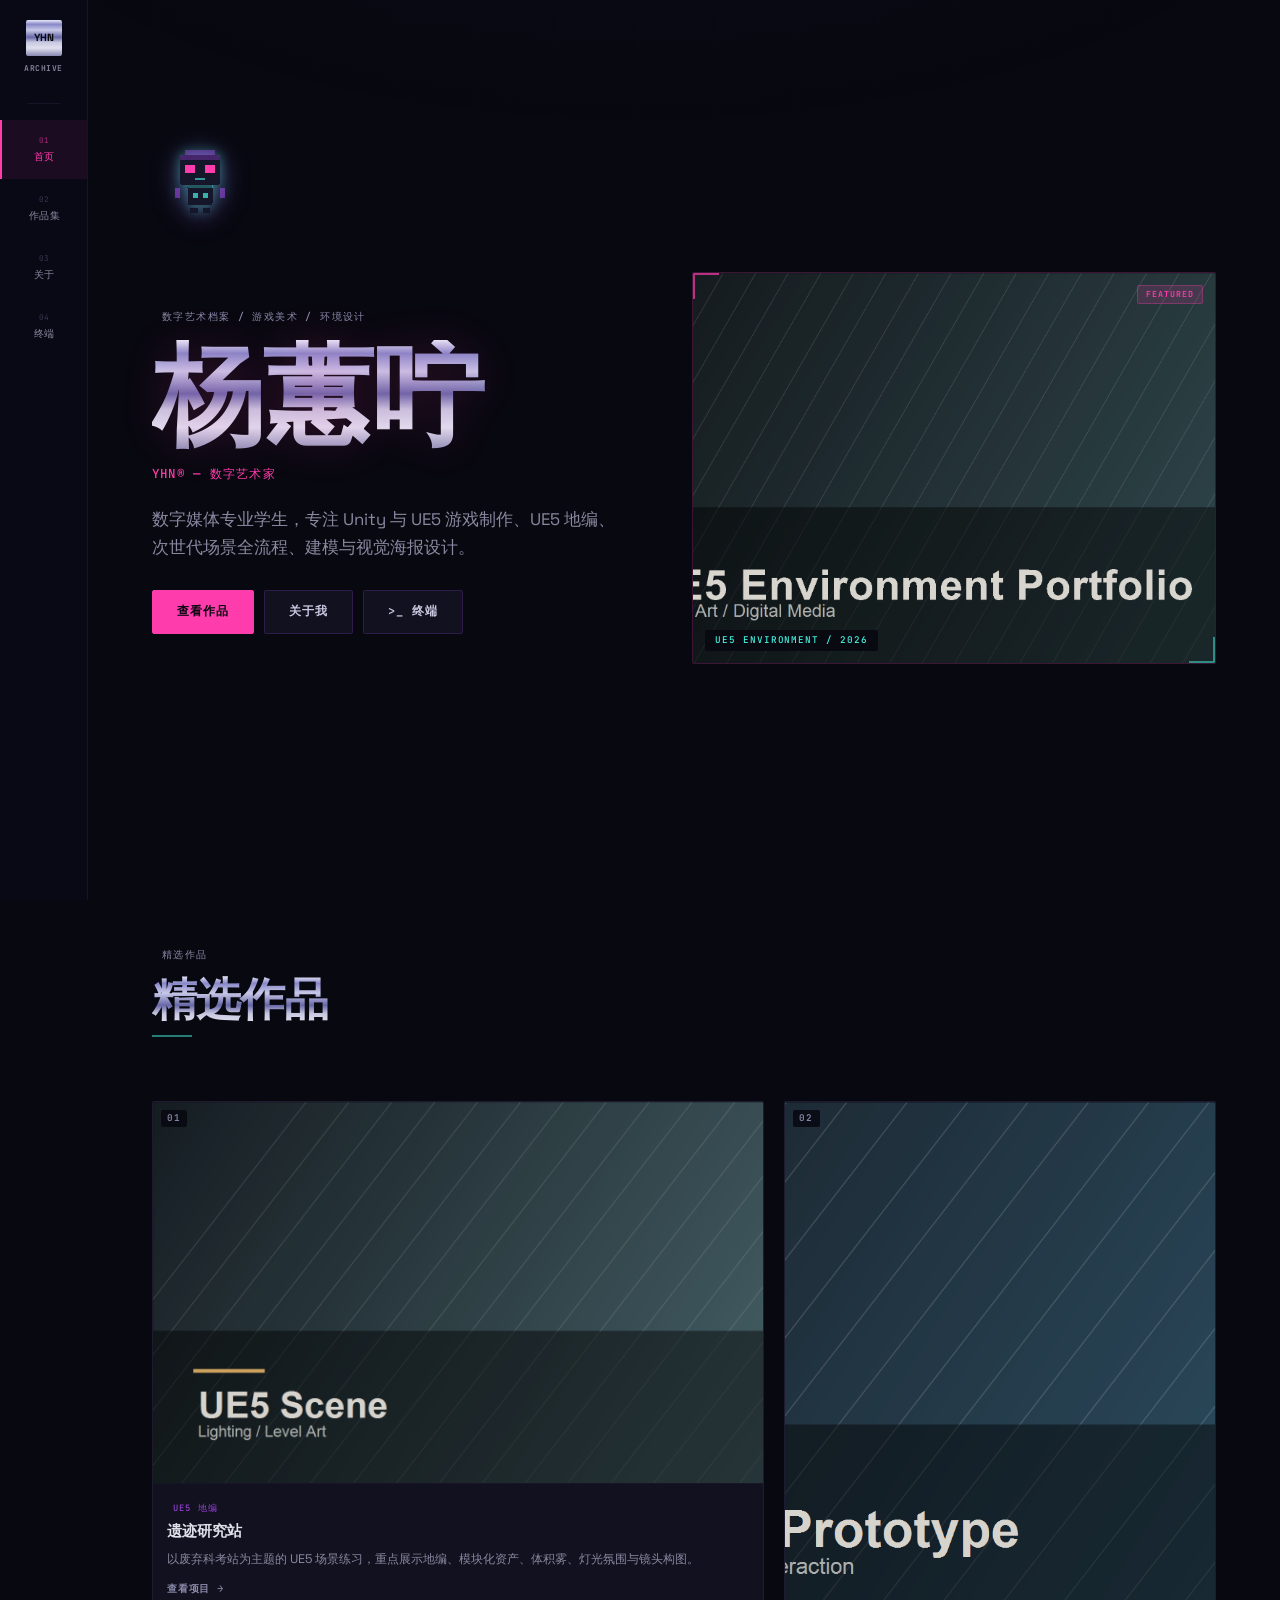
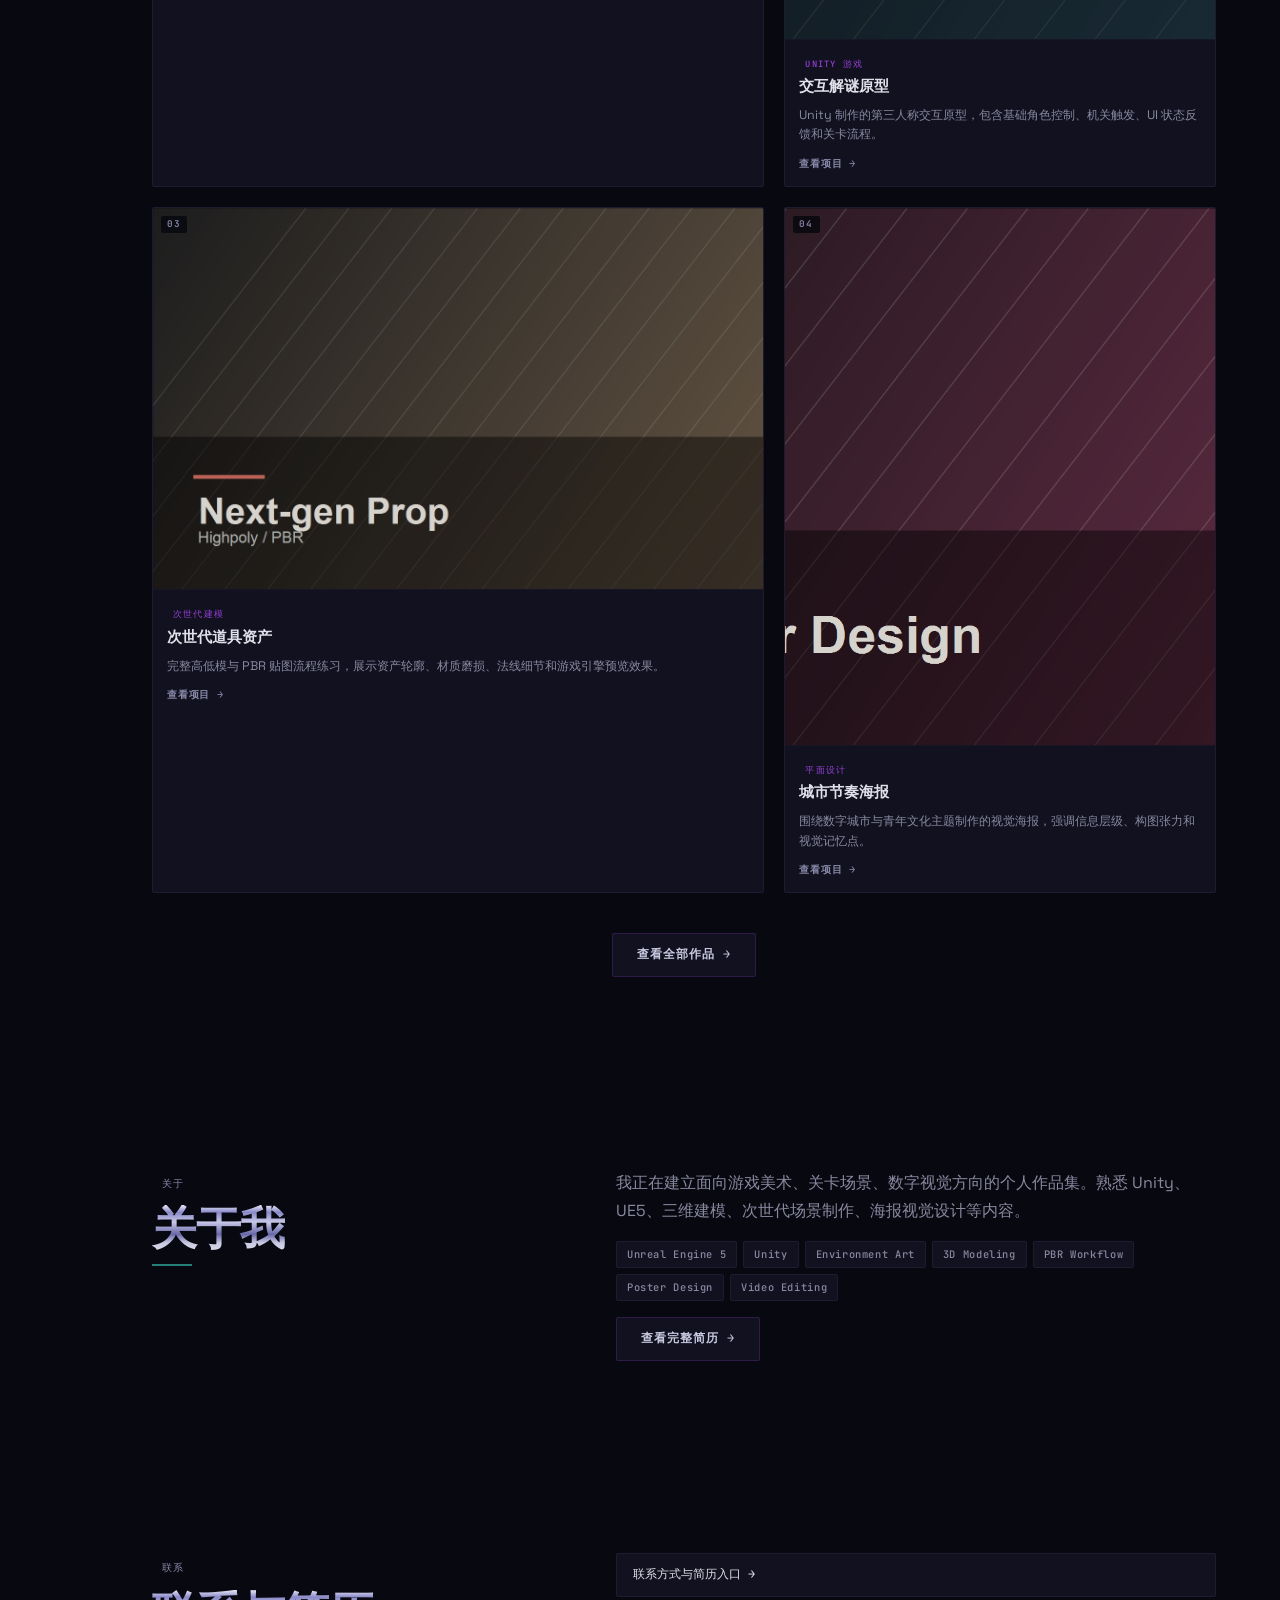
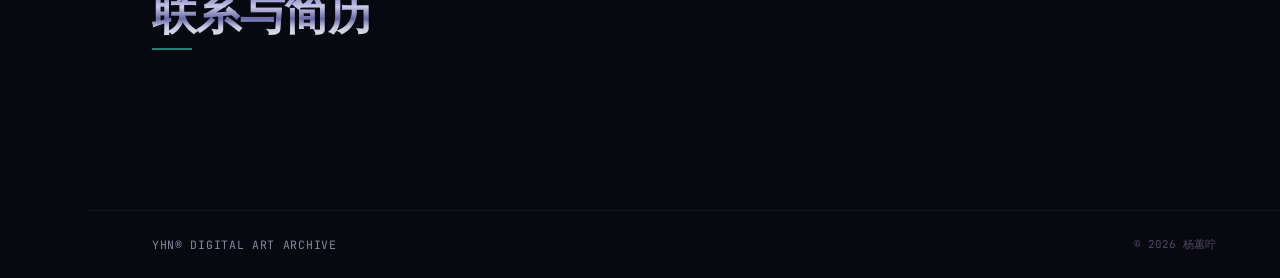
==== commit 4c19678b: "去掉了一些多于功能" ====
--- a/index.html
+++ b/index.html
@@ -46,12 +46,6 @@
             <a class="button secondary" href="./about.html">关于我</a>
             <a class="button secondary" href="./terminal.html">&gt;_ 终端</a>
           </div>
-          <ul class="hero-tags" aria-label="技术方向">
-            <li>UE5 场景</li>
-            <li>Unity 游戏</li>
-            <li>次世代建模</li>
-            <li>视觉设计</li>
-          </ul>
         </div>
         <div class="hero-visual" aria-hidden="false">
           <div class="hero-visual-frame">
@@ -62,30 +56,6 @@
         </div>
       </section>
 
-      <div class="cyber-buddy" id="cyberBuddy" aria-label="Cyber Buddy 数字助手" role="button" tabindex="0">
-        <div class="buddy-speech" id="buddySpeech" aria-hidden="true">欢迎来到我的数字作品档案！</div>
-        <svg class="buddy-sprite" viewBox="0 0 32 32" width="56" height="56" aria-hidden="true" shape-rendering="crispEdges">
-          <rect x="10" y="4" width="12" height="2" fill="#B44CFF" opacity="0.4"/>
-          <rect x="8" y="6" width="16" height="12" rx="1" fill="#16162A"/>
-          <rect x="8" y="6" width="16" height="2" fill="#B44CFF" opacity="0.3"/>
-          <rect x="10" y="10" width="4" height="3" fill="#FF3CAC"/>
-          <rect x="18" y="10" width="4" height="3" fill="#FF3CAC"/>
-          <rect x="14" y="15" width="4" height="1" fill="#45F3E2" opacity="0.6"/>
-          <rect x="11" y="18" width="10" height="8" rx="1" fill="#16162A"/>
-          <rect x="11" y="18" width="10" height="1" fill="#45F3E2" opacity="0.3"/>
-          <rect x="13" y="21" width="2" height="2" fill="#45F3E2" opacity="0.7"/>
-          <rect x="17" y="21" width="2" height="2" fill="#45F3E2" opacity="0.7"/>
-          <rect x="6" y="19" width="2" height="4" fill="#B44CFF" opacity="0.5"/>
-          <rect x="24" y="19" width="2" height="4" fill="#B44CFF" opacity="0.5"/>
-          <rect x="12" y="27" width="3" height="2" fill="#16162A"/>
-          <rect x="17" y="27" width="3" height="2" fill="#16162A"/>
-        </svg>
-        <div class="buddy-menu" id="buddyMenu" role="menu" aria-hidden="true">
-          <a class="buddy-menu-item" href="./works.html" role="menuitem">查看作品 →</a>
-          <a class="buddy-menu-item" href="./terminal.html" role="menuitem">&gt;_ 进入终端</a>
-          <button class="buddy-menu-close" type="button" aria-label="关闭菜单">×</button>
-        </div>
-      </div>
 
       <section id="featured" class="section works-section">
         <div class="section-heading">
@@ -99,7 +69,7 @@
       </section>
 
       <section id="about" class="section about-section reveal">
-        <div>
+        <div class="section-heading">
           <p class="eyebrow">关于</p>
           <h2>关于我</h2>
         </div>
@@ -121,14 +91,11 @@
       </section>
 
       <section id="contact" class="section contact-section reveal">
-        <div>
+        <div class="section-heading">
           <p class="eyebrow">联系</p>
           <h2>联系与简历</h2>
         </div>
-        <div class="contact-panel">
-          <a href="mailto:yourname@example.com">yourname@example.com</a>
-          <a href="#" aria-label="Bilibili 或 ArtStation 链接">Bilibili / ArtStation / Behance</a>
-          <a href="./about.html" aria-label="前往简历页">下载简历 PDF →</a>
+        <div class="contact-panel" id="homeContactLinks" aria-label="联系方式与简历入口"></div>
         </div>
       </section>
     </main>
@@ -176,6 +143,22 @@
           e.preventDefault();
           window.location.href = "./work.html?id=" + card.dataset.slug;
         });
+
+        const contactLinks = [];
+        if (profile.email) {
+          contactLinks.push('<a href="mailto:' + profile.email + '">' + profile.email + '</a>');
+        }
+        Object.keys(profile.social).forEach(function(key) {
+          if (profile.social[key]) {
+            const labels = { bilibili: "Bilibili", artstation: "ArtStation", behance: "Behance" };
+            contactLinks.push('<a href="' + profile.social[key] + '" target="_blank" rel="noopener noreferrer">' + labels[key] + ' ↗</a>');
+          }
+        });
+        if (profile.resume) {
+          contactLinks.push('<a href="' + profile.resume + '" target="_blank" rel="noopener noreferrer">下载简历 PDF ↗</a>');
+        }
+        contactLinks.push('<a href="./about.html">联系方式与简历入口 →</a>');
+        document.getElementById("homeContactLinks").innerHTML = contactLinks.join("");
       })();
     </script>
     <script src="./script.js"></script>
--- a/styles.css
+++ b/styles.css
@@ -312,34 +312,6 @@
   z-index: 2;
 }
 
-.hero-tags {
-  display: flex;
-  flex-wrap: wrap;
-  gap: 6px;
-  margin: 20px 0 0;
-  padding: 0;
-  list-style: none;
-}
-
-.hero-tags li {
-  padding: 3px 10px;
-  border: 1px solid rgba(120, 100, 180, 0.15);
-  border-radius: var(--radius);
-  background: var(--surface);
-  color: var(--muted);
-  font-family: var(--font-mono);
-  font-size: 0.6rem;
-  font-weight: 500;
-  letter-spacing: 0.06em;
-  text-transform: uppercase;
-  transition: border-color 0.25s var(--ease-smooth), color 0.25s var(--ease-smooth);
-}
-
-.hero-tags li:hover {
-  border-color: var(--cyan);
-  color: var(--cyan);
-}
-
 .eyebrow {
   display: inline-block;
   margin-bottom: 12px;
@@ -391,6 +363,16 @@
   -webkit-text-fill-color: transparent;
 }
 
+.section-heading h2::after {
+  content: "";
+  display: block;
+  margin-top: 10px;
+  width: 40px;
+  height: 2px;
+  background: var(--cyan);
+  opacity: 0.5;
+}
+
 h3 {
   margin-bottom: 6px;
   font-size: 1rem;
@@ -456,7 +438,7 @@
   width: calc(100% - clamp(40px, 10vw, 128px));
   max-width: var(--max);
   margin: 0 auto;
-  padding: clamp(80px, 12vw, 140px) 0;
+  padding: clamp(56px, 8vw, 96px) 0;
 }
 
 .section-heading {
@@ -493,8 +475,13 @@
 }
 
 .filter-button:hover {
-  border-color: var(--chrome);
-  color: var(--chrome);
+  border-color: var(--cyan);
+  color: var(--cyan);
+}
+
+.filter-button:focus-visible {
+  outline: 2px solid var(--accent);
+  outline-offset: 2px;
 }
 
 .filter-button.is-active {
@@ -522,9 +509,9 @@
 }
 
 .work-card:hover {
-  border-color: var(--border-chrome);
-  transform: translateY(-3px);
-  box-shadow: 0 8px 32px rgba(0, 0, 0, 0.4), 0 0 0 1px rgba(69,243,226,0.05);
+  border-color: rgba(255, 60, 172, 0.3);
+  transform: translateY(-4px);
+  box-shadow: 0 8px 32px rgba(0, 0, 0, 0.4), 0 0 20px rgba(255, 60, 172, 0.08);
 }
 
 .work-card--feature {
@@ -633,6 +620,26 @@
   overflow: hidden;
 }
 
+.work-tools {
+  display: flex;
+  flex-wrap: wrap;
+  gap: 4px;
+  margin-top: 4px;
+}
+
+.work-tools span {
+  padding: 2px 7px;
+  border: 1px solid rgba(120, 100, 180, 0.15);
+  border-radius: 2px;
+  background: rgba(69, 243, 226, 0.04);
+  color: var(--muted);
+  font-family: var(--font-mono);
+  font-size: 0.58rem;
+  font-weight: 500;
+  letter-spacing: 0.04em;
+  text-transform: uppercase;
+}
+
 .work-arrow {
   margin-top: 6px;
   color: var(--chrome-dim);
@@ -645,8 +652,8 @@
 }
 
 .work-card:hover .work-arrow {
-  color: var(--chrome);
-  transform: translateX(3px);
+  color: var(--accent);
+  transform: translateX(4px);
 }
 
 .process-list {
@@ -1064,9 +1071,11 @@
 }
 
 .page-hero {
-  padding: clamp(100px, 14vw, 160px) clamp(20px, 5vw, 72px) 40px;
+  padding: clamp(80px, 10vw, 120px) clamp(20px, 5vw, 72px) 32px;
   max-width: var(--max);
   margin: 0 auto;
+  border-bottom: 1px solid var(--line);
+  margin-bottom: 0;
 }
 
 .page-hero h1 {
@@ -1344,8 +1353,9 @@
 .detail-empty {
   color: var(--dim);
   font-family: var(--font-mono);
-  font-size: 0.78rem;
-  padding: 16px 0;
+  font-size: 0.72rem;
+  padding: 8px 0;
+  opacity: 0.7;
 }
 
 .detail-links {
@@ -1376,12 +1386,33 @@
 /* About page blocks */
 .about-block {
   padding-top: 0;
-  padding-bottom: clamp(32px, 5vw, 56px);
+  padding-bottom: clamp(24px, 4vw, 40px);
+}
+
+.about-block .about-timeline,
+.about-block .contact-panel {
+  background: var(--surface);
+  border: 1px solid var(--border);
+  border-radius: var(--radius);
+  padding: 20px;
 }
 
 .about-block h2 {
-  margin-bottom: 16px;
-  font-size: clamp(1.2rem, 3vw, 1.5rem);
+  margin-bottom: 14px;
+  font-size: clamp(1.1rem, 2.5vw, 1.3rem);
+  padding-bottom: 8px;
+  border-bottom: 1px solid var(--line);
+}
+
+.about-block h2::after {
+  content: "";
+  display: inline-block;
+  margin-left: 8px;
+  width: 20px;
+  height: 2px;
+  background: var(--cyan);
+  vertical-align: middle;
+  opacity: 0.5;
 }
 
 .about-timeline {
@@ -1402,9 +1433,18 @@
 /* Terminal page */
 .terminal-page {
   display: flex;
-  align-items: flex-start;
-  justify-content: center;
-  padding: clamp(80px, 10vw, 120px) 16px 40px;
+  flex-direction: column;
+  align-items: center;
+  justify-content: flex-start;
+  padding: clamp(48px, 8vw, 80px) 16px 40px;
+  gap: 24px;
+}
+
+.terminal-page .page-hero {
+  padding: 0;
+  border-bottom: none;
+  margin-bottom: 0;
+  text-align: center;
 }
 
 .terminal-wrap {
@@ -1511,134 +1551,38 @@
     font-size: 0.72rem;
   }
 }
-/* ---- Breadcrumb & Back Button ---- */
-.sub-nav {
-  position: relative;
-  z-index: 1;
-  display: flex;
-  align-items: center;
-  justify-content: space-between;
-  max-width: var(--max);
-  margin: 0 auto;
-  padding: 12px clamp(20px, 5vw, 64px) 0;
-}
-
-.back-button {
-  display: inline-flex;
-  align-items: center;
-  gap: 6px;
-  padding: 7px 16px;
-  min-height: 36px;
-  border: 1px solid var(--border);
-  border-radius: var(--radius);
-  background: var(--surface);
-  color: var(--text-muted);
-  font-family: var(--font-mono);
-  font-size: 0.75rem;
-  font-weight: 500;
-  letter-spacing: 0.04em;
-  text-decoration: none;
-  cursor: pointer;
-  transition: border-color 0.25s var(--ease-smooth), color 0.25s var(--ease-smooth), background 0.25s var(--ease-smooth);
-}
-
-.back-button:hover {
-  border-color: var(--chrome);
-  color: var(--chrome-bright);
-  background: var(--surface-hover);
-}
-
-.back-button:focus-visible {
-  outline: 2px solid var(--accent);
-  outline-offset: 2px;
-}
-
-.back-button:active {
-  transform: translateY(1px);
-}
-
-.breadcrumb {
-  display: flex;
-  align-items: center;
-  gap: 6px;
-  font-family: var(--font-mono);
-  font-size: 0.72rem;
-  color: var(--muted);
-  overflow: hidden;
-  white-space: nowrap;
-}
-
-.breadcrumb a {
-  color: var(--muted);
-  text-decoration: none;
-  transition: color 0.2s var(--ease-smooth);
-  padding: 2px 0;
-}
-
-.breadcrumb a:hover {
-  color: var(--chrome-bright);
-  text-decoration: underline;
-  text-underline-offset: 3px;
-}
-
-.breadcrumb a:focus-visible {
-  outline: 2px solid var(--accent);
-  outline-offset: 2px;
-  border-radius: 2px;
-}
-
-.crumb-sep {
-  color: var(--dim);
-  user-select: none;
-  margin: 0 2px;
-}
-
-.crumb-current {
-  color: var(--text);
-  font-weight: 500;
-  overflow: hidden;
-  text-overflow: ellipsis;
-  max-width: 200px;
-}
-
-@media (max-width: 600px) {
-  .sub-nav {
-    padding: 10px 16px 0;
-    flex-wrap: wrap;
-    gap: 8px;
-  }
-
-  .back-button {
-    padding: 6px 12px;
-    font-size: 0.7rem;
-    min-height: 32px;
-  }
-
-  .breadcrumb {
-    font-size: 0.65rem;
-    gap: 4px;
-  }
-
-  .crumb-current {
-    max-width: 120px;
-  }
-}
-/* ---- Cyber Buddy ---- */
+/* ---- Cyber Buddy (fixed, draggable, all pages) ---- */
 .cyber-buddy {
-  position: absolute;
-  bottom: clamp(12px, 3vh, 32px);
-  right: clamp(12px, 3vw, 40px);
-  z-index: 5;
-  width: 56px;
-  height: 56px;
-  cursor: pointer;
+  position: fixed;
+  top: 140px;
+  left: 160px;
+  z-index: 200;
+  width: 80px;
+  height: 80px;
+  cursor: grab;
   border-radius: var(--radius);
   transition: transform 0.25s var(--ease-smooth);
   -webkit-tap-highlight-color: transparent;
+  user-select: none;
+  touch-action: none;
+}
+
+.cyber-buddy.is-dragging {
+  cursor: grabbing;
+  transform: scale(1.08);
+  transition: transform 0.15s var(--ease-smooth);
+}
+
+.cyber-buddy.is-dragged {
+  /* position set inline by drag */
 }
 
 .cyber-buddy:hover {
   transform: translateY(-4px);
+}
+
+.cyber-buddy.is-dragging:hover {
+  transform: scale(1.08);
 }
 
 .cyber-buddy:focus-visible {
@@ -1649,47 +1593,50 @@
 .buddy-sprite {
   display: block;
   image-rendering: pixelated;
-  filter: drop-shadow(0 2px 8px rgba(180, 76, 255, 0.2));
+  pointer-events: none;
+  filter: drop-shadow(0 0 6px rgba(69, 243, 226, 0.4)) drop-shadow(0 0 14px rgba(69, 243, 226, 0.15)) drop-shadow(0 4px 12px rgba(180, 76, 255, 0.3));
 }
 
 .cyber-buddy:hover .buddy-sprite {
-  filter: drop-shadow(0 4px 12px rgba(255, 60, 172, 0.3));
-}
-
-/* Idle float animation */
+  filter: drop-shadow(0 0 8px rgba(255, 60, 172, 0.5)) drop-shadow(0 0 20px rgba(255, 60, 172, 0.2)) drop-shadow(0 6px 16px rgba(255, 60, 172, 0.4));
+}
+
 @keyframes buddy-idle {
   0%, 100% { transform: translateY(0); }
-  50% { transform: translateY(-5px); }
+  50% { transform: translateY(-8px); }
 }
 
 .cyber-buddy .buddy-sprite {
-  animation: buddy-idle 4s ease-in-out infinite;
-}
-
-/* Blink animation for eyes */
+  animation: buddy-idle 3s ease-in-out infinite;
+}
+
+.cyber-buddy.is-dragging .buddy-sprite {
+  animation: none;
+}
+
 @keyframes buddy-blink {
-  0%, 90%, 100% { opacity: 1; }
-  92%, 96% { opacity: 0.2; }
+  0%, 88%, 100% { opacity: 1; }
+  90%, 95% { opacity: 0.15; }
 }
 
 .buddy-sprite rect[fill="#FF3CAC"] {
-  animation: buddy-blink 6s ease-in-out infinite;
-}
-
-/* Speech bubble */
+  animation: buddy-blink 5s ease-in-out infinite;
+}
+
 .buddy-speech {
   position: absolute;
-  bottom: calc(100% + 10px);
-  right: 0;
-  min-width: 180px;
-  max-width: 220px;
+  top: calc(100% + 12px);
+  left: 0;
+  right: auto;
+  min-width: 200px;
+  max-width: 240px;
   padding: 10px 14px;
   background: var(--surface-elevated);
   border: 1px solid rgba(69, 243, 226, 0.3);
   border-radius: var(--radius);
   color: var(--cyan);
   font-family: var(--font-mono);
-  font-size: 0.72rem;
+  font-size: 0.75rem;
   line-height: 1.5;
   opacity: 0;
   visibility: hidden;
@@ -1697,39 +1644,45 @@
   transition: opacity 0.25s var(--ease-smooth), transform 0.25s var(--ease-smooth), visibility 0.25s;
   pointer-events: none;
   white-space: normal;
-  z-index: 6;
+  z-index: 201;
 }
 
 .buddy-speech::after {
   content: "";
   position: absolute;
-  bottom: -6px;
-  right: 20px;
+  top: -6px;
+  left: 24px;
+  bottom: auto;
   width: 10px;
   height: 10px;
   background: var(--surface-elevated);
-  border-right: 1px solid rgba(69, 243, 226, 0.3);
-  border-bottom: 1px solid rgba(69, 243, 226, 0.3);
+  border-left: 1px solid rgba(69, 243, 226, 0.3);
+  border-top: 1px solid rgba(69, 243, 226, 0.3);
   transform: rotate(45deg);
+  bottom: auto;
 }
 
 .cyber-buddy:hover .buddy-speech,
-.cyber-buddy:focus-visible .buddy-speech,
-.cyber-buddy.is-active .buddy-speech {
+.cyber-buddy:focus-visible .buddy-speech {
   opacity: 1;
   visibility: visible;
   transform: translateY(0);
 }
 
-/* Quick menu */
+.cyber-buddy.is-menu-open .buddy-speech {
+  opacity: 0;
+  visibility: hidden;
+}
+
 .buddy-menu {
   position: absolute;
-  bottom: calc(100% + 10px);
-  right: 0;
+  top: calc(100% + 12px);
+  left: 0;
+  right: auto;
   display: flex;
   flex-direction: column;
   gap: 4px;
-  min-width: 160px;
+  min-width: 170px;
   padding: 8px;
   background: var(--surface-elevated);
   border: 1px solid rgba(255, 60, 172, 0.25);
@@ -1738,7 +1691,7 @@
   visibility: hidden;
   transform: translateY(4px) scale(0.96);
   transition: opacity 0.2s var(--ease-smooth), transform 0.2s var(--ease-smooth), visibility 0.2s;
-  z-index: 7;
+  z-index: 202;
 }
 
 .cyber-buddy.is-menu-open .buddy-menu {
@@ -1747,18 +1700,13 @@
   transform: translateY(0) scale(1);
 }
 
-.cyber-buddy.is-menu-open .buddy-speech {
-  opacity: 0;
-  visibility: hidden;
-}
-
 .buddy-menu-item {
   display: block;
-  padding: 8px 12px;
+  padding: 9px 14px;
   border-radius: var(--radius);
   color: var(--text);
   font-family: var(--font-mono);
-  font-size: 0.75rem;
+  font-size: 0.78rem;
   font-weight: 500;
   text-decoration: none;
   transition: background 0.2s var(--ease-smooth), color 0.2s var(--ease-smooth);
@@ -1775,15 +1723,15 @@
   position: absolute;
   top: 4px;
   right: 4px;
-  width: 20px;
-  height: 20px;
+  width: 22px;
+  height: 22px;
   display: grid;
   place-items: center;
   border: none;
   border-radius: var(--radius);
   background: transparent;
   color: var(--dim);
-  font-size: 0.9rem;
+  font-size: 1rem;
   cursor: pointer;
   transition: color 0.2s;
 }
@@ -1792,31 +1740,34 @@
   color: var(--accent);
 }
 
-/* Responsive: smaller buddy on mobile */
 @media (max-width: 600px) {
   .cyber-buddy {
-    width: 44px;
-    height: 44px;
-    bottom: 8px;
-    right: 8px;
+    width: 56px;
+    height: 56px;
+    top: 80px;
+    left: 16px;
   }
 
   .buddy-sprite {
-    width: 44px;
-    height: 44px;
+    width: 56px;
+    height: 56px;
   }
 
   .buddy-speech {
+    min-width: 160px;
+    font-size: 0.68rem;
+  }
+
+  .buddy-menu {
     min-width: 150px;
-    font-size: 0.65rem;
-  }
-
-  .buddy-menu {
-    min-width: 140px;
-  }
-}
-
-/* Reduced motion: disable idle/blink animations */
+  }
+
+  .buddy-menu-item {
+    padding: 7px 10px;
+    font-size: 0.7rem;
+  }
+}
+
 @media (prefers-reduced-motion: reduce) {
   .cyber-buddy .buddy-sprite {
     animation: none;
@@ -1829,4 +1780,44 @@
   .cyber-buddy:hover {
     transform: none;
   }
-}+
+  .cyber-buddy.is-dragging {
+    transform: none;
+  }
+}
+
+/* ---- About placeholder & resume ---- */
+.about-placeholder {
+  display: flex;
+  align-items: center;
+  gap: 10px;
+  padding: 14px 0;
+  color: var(--dim);
+  font-size: 0.8rem;
+}
+
+.placeholder-tag {
+  display: inline-block;
+  padding: 2px 8px;
+  border: 1px solid var(--border);
+  border-radius: 2px;
+  background: var(--bg-elevated);
+  color: var(--dim);
+  font-family: var(--font-mono);
+  font-size: 0.58rem;
+  font-weight: 600;
+  letter-spacing: 0.1em;
+  text-transform: uppercase;
+  flex-shrink: 0;
+}
+
+.resume-placeholder {
+  opacity: 0.5;
+  pointer-events: none;
+  font-style: italic;
+}
+
+.resume-placeholder small {
+  color: var(--dim);
+  margin-left: 6px;
+}
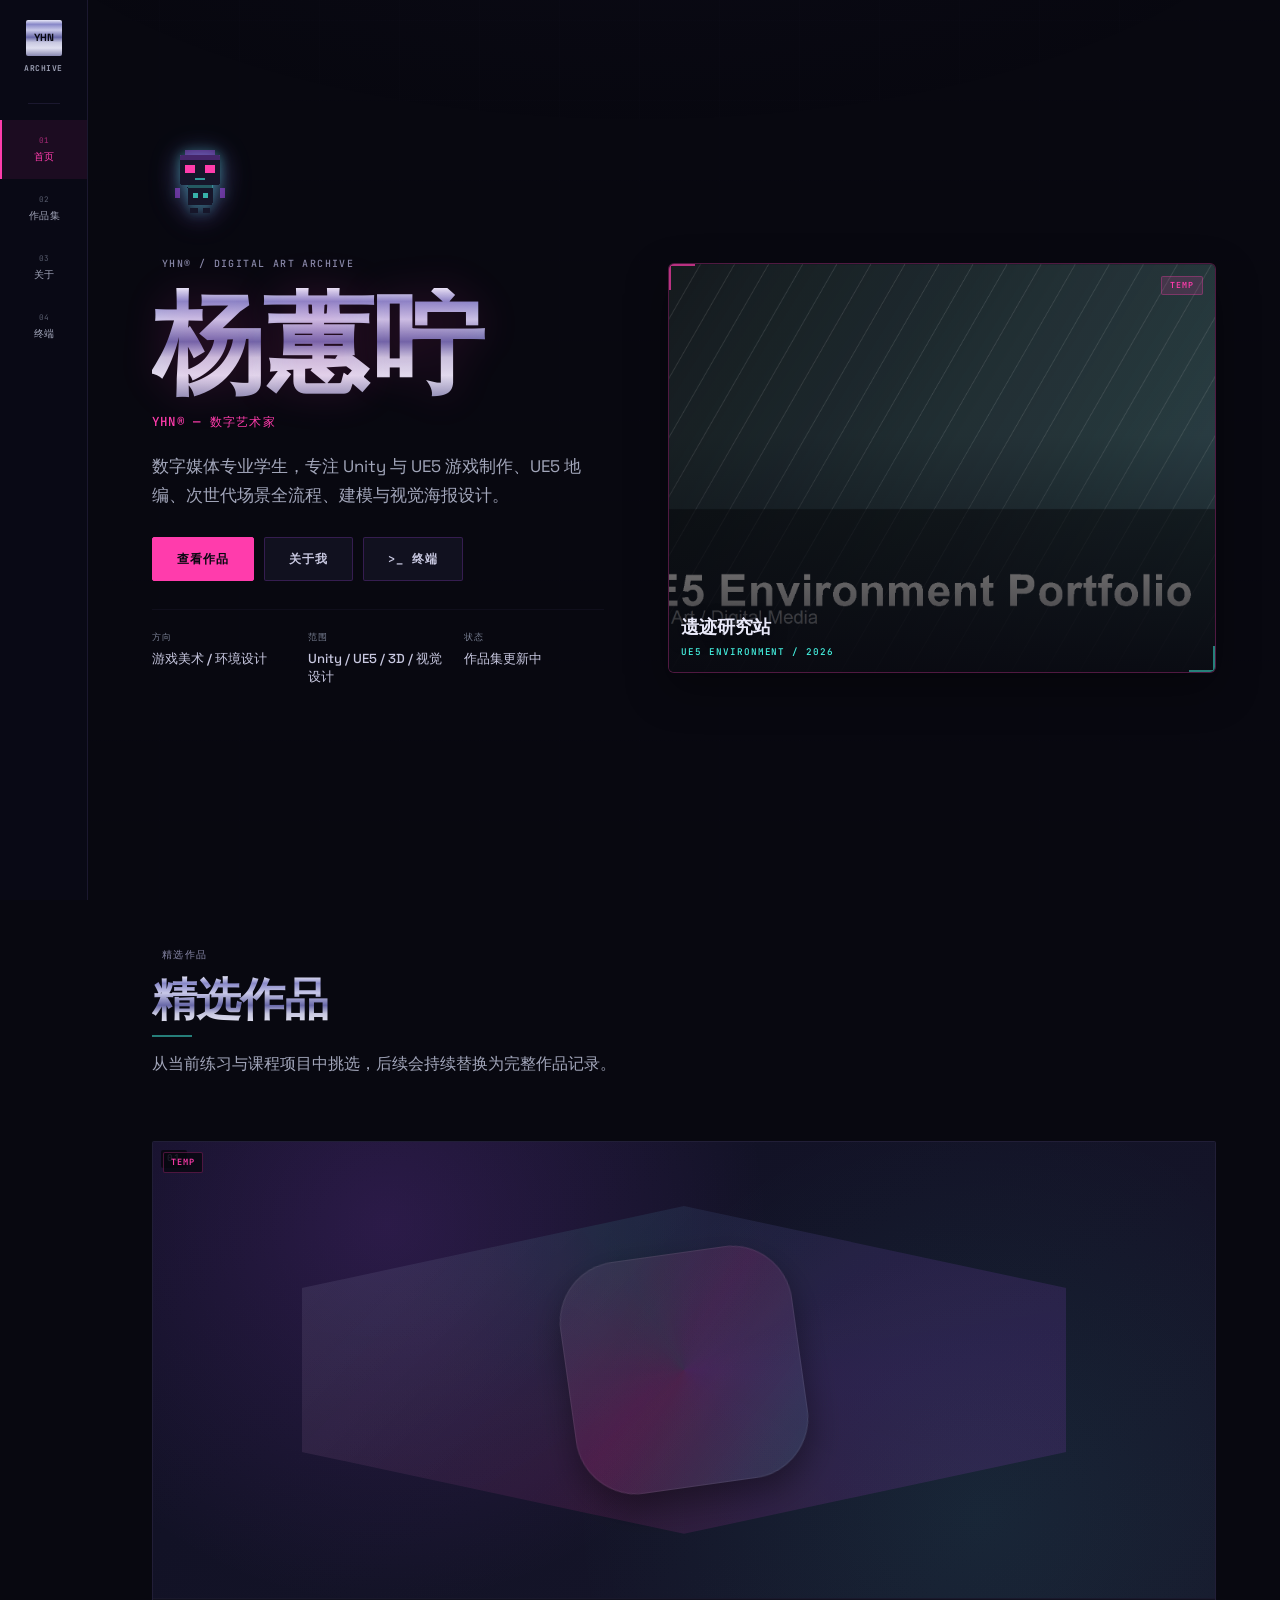
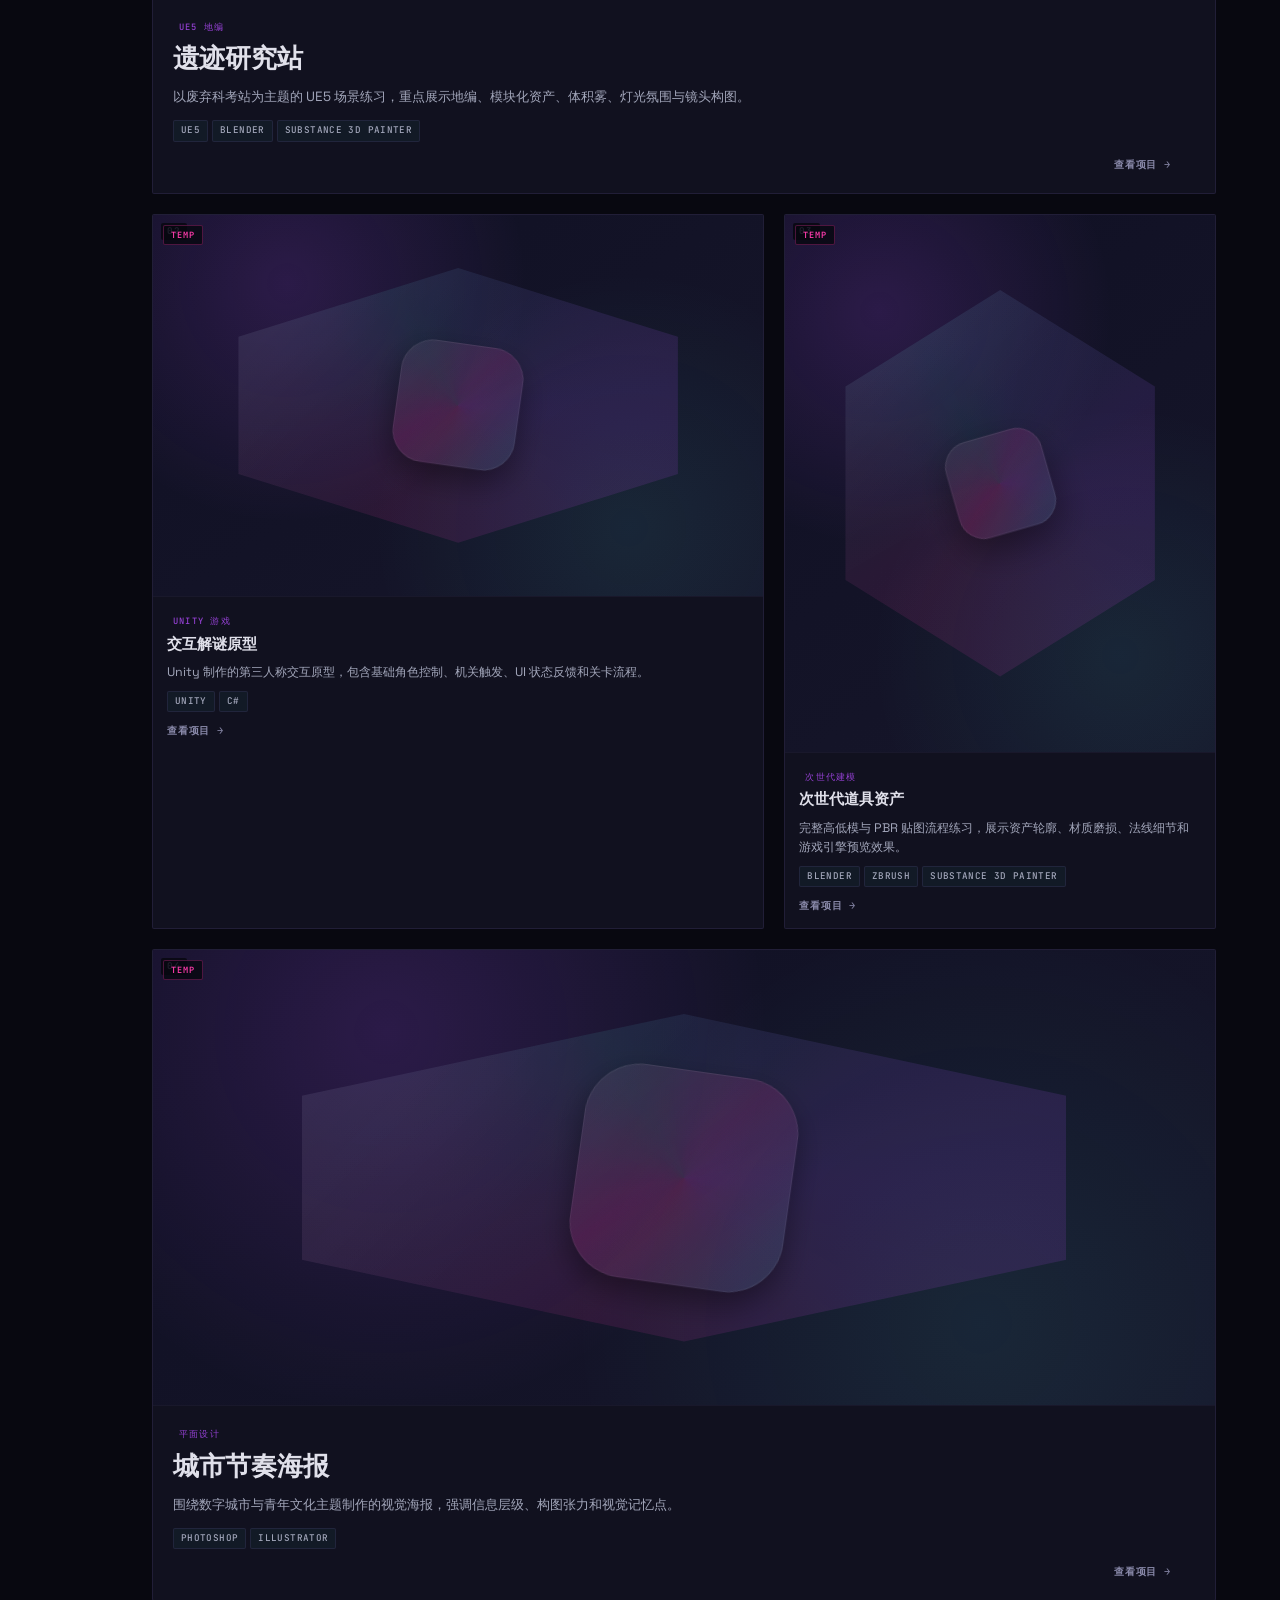
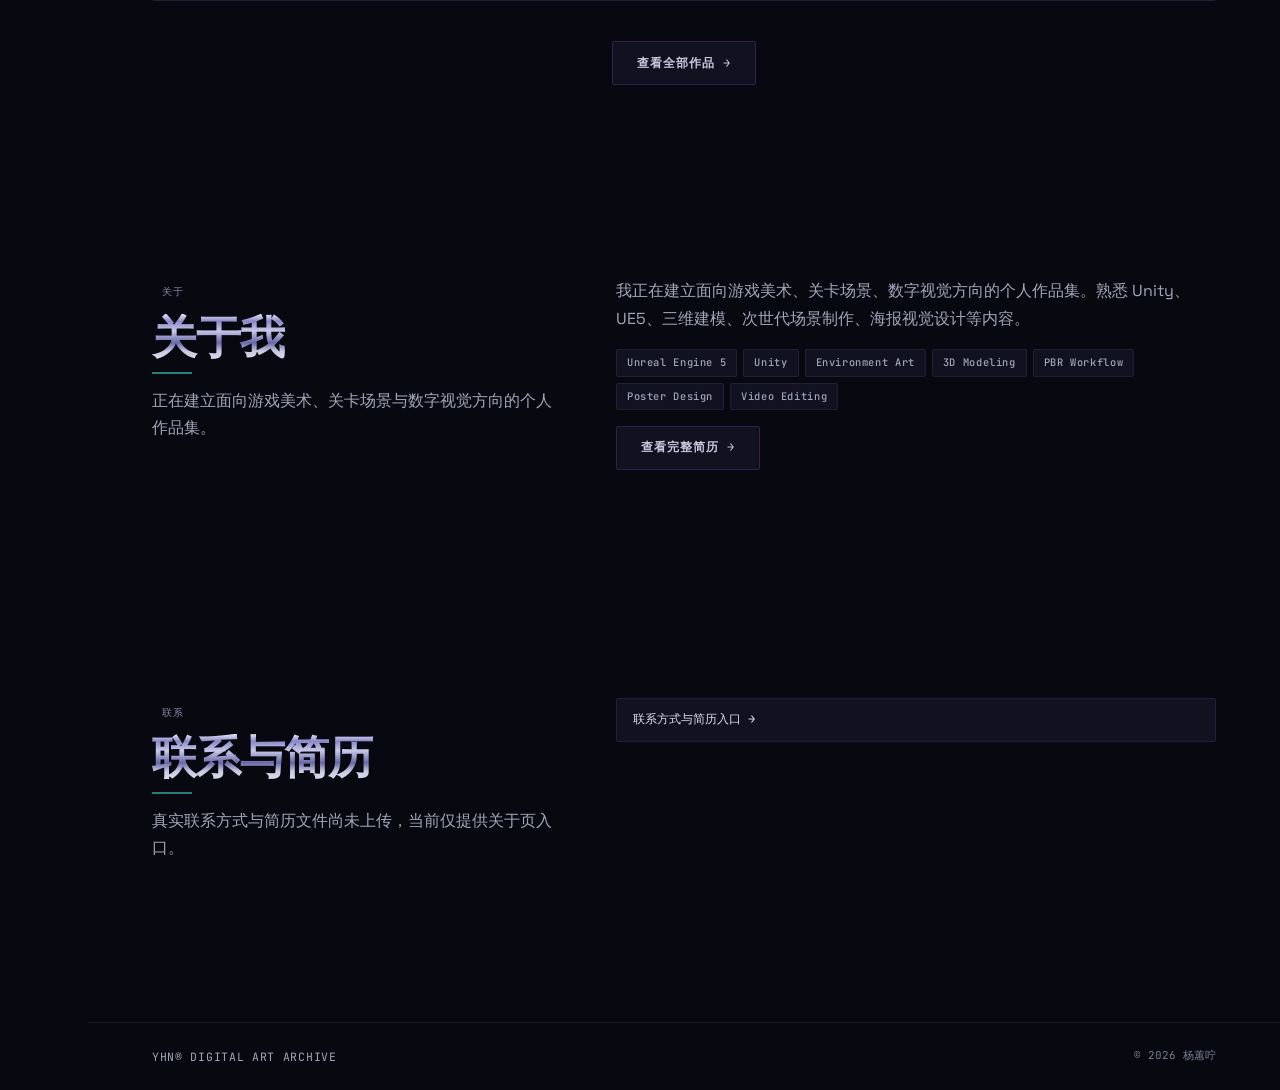
==== commit 1f3ed6a7: "视觉效果又更新了点，明天开始一个部分一个部分地优化" ====
--- a/index.html
+++ b/index.html
@@ -25,7 +25,7 @@
       </button>
       <div class="nav-divider"></div>
       <nav class="top-nav" id="topNav" aria-label="主导航">
-        <a href="./index.html" class="is-active"><span class="nav-num">01</span>首页</a>
+        <a href="./index.html" class="is-active" aria-current="page"><span class="nav-num">01</span>首页</a>
         <a href="./works.html"><span class="nav-num">02</span>作品集</a>
         <a href="./about.html"><span class="nav-num">03</span>关于</a>
         <a href="./terminal.html"><span class="nav-num">04</span>终端</a>
@@ -35,7 +35,7 @@
     <main id="top">
       <section class="hero">
         <div class="hero-content">
-          <p class="eyebrow">数字艺术档案 / 游戏美术 / 环境设计</p>
+          <p class="eyebrow">YHN® / Digital Art Archive</p>
           <h1>杨蕙咛</h1>
           <p class="hero-sub">YHN® — 数字艺术家</p>
           <p class="hero-copy">
@@ -46,13 +46,29 @@
             <a class="button secondary" href="./about.html">关于我</a>
             <a class="button secondary" href="./terminal.html">&gt;_ 终端</a>
           </div>
+          <dl class="hero-spec" aria-label="创作方向与能力范围">
+            <div>
+              <dt>方向</dt>
+              <dd>游戏美术 / 环境设计</dd>
+            </div>
+            <div>
+              <dt>范围</dt>
+              <dd>Unity / UE5 / 3D / 视觉设计</dd>
+            </div>
+            <div>
+              <dt>状态</dt>
+              <dd>作品集更新中</dd>
+            </div>
+          </dl>
         </div>
         <div class="hero-visual" aria-hidden="false">
-          <div class="hero-visual-frame">
-            <img src="./assets/hero-environment.png" alt="UE5 环境场景 — 杨蕙咛作品" />
+          <a class="hero-visual-frame" href="./work.html?id=ruins-research-lab" aria-label="查看代表作品：遗迹研究站">
+            <img src="./assets/hero-environment.png" alt="UE5 环境场景 — 杨蕙咛作品" loading="eager" onerror="this.style.display='none';" />
+            <span class="hero-visual-shade" aria-hidden="true"></span>
+            <span class="hero-visual-tag">TEMP</span>
+            <span class="hero-visual-title">遗迹研究站</span>
             <span class="hero-visual-label">UE5 ENVIRONMENT / 2026</span>
-            <span class="hero-visual-tag">FEATURED</span>
-          </div>
+          </a>
         </div>
       </section>
 
@@ -61,6 +77,7 @@
         <div class="section-heading">
           <p class="eyebrow">精选作品</p>
           <h2>精选作品</h2>
+          <p class="section-note">从当前练习与课程项目中挑选，后续会持续替换为完整作品记录。</p>
         </div>
         <div class="work-grid" id="featuredGrid" aria-live="polite"></div>
         <div class="section-more">
@@ -72,6 +89,7 @@
         <div class="section-heading">
           <p class="eyebrow">关于</p>
           <h2>关于我</h2>
+          <p class="section-note">正在建立面向游戏美术、关卡场景与数字视觉方向的个人作品集。</p>
         </div>
         <div class="about-copy">
           <p>
@@ -94,9 +112,9 @@
         <div class="section-heading">
           <p class="eyebrow">联系</p>
           <h2>联系与简历</h2>
+          <p class="section-note">真实联系方式与简历文件尚未上传，当前仅提供关于页入口。</p>
         </div>
         <div class="contact-panel" id="homeContactLinks" aria-label="联系方式与简历入口"></div>
-        </div>
       </section>
     </main>
 
@@ -114,17 +132,19 @@
         const featured = projects.filter(function(p) { return p.featured; }).slice(0, 4);
 
         grid.innerHTML = featured.map(function(p, i) {
-          const sizes = ["wide", "tall", "wide", "tall"];
+          const sizes = ["feature", "wide", "tall", "feature"];
           const sizeClass = " work-card--" + sizes[i % sizes.length];
           return '<article class="work-card' + sizeClass + '" tabindex="0" role="link" data-slug="' + p.slug + '">' +
-            '<span class="work-thumb">' +
-              '<img src="' + p.cover + '" alt="' + p.title + '" loading="lazy" onerror="this.style.display=\'none\'" />' +
+            '<span class="work-thumb" data-placeholder="true">' +
+              '<span class="placeholder-tag">TEMP</span>' +
+              '<span class="placeholder-shape" aria-hidden="true"></span>' +
               '<span class="card-index">' + String(i + 1).padStart(2, "0") + '</span>' +
             '</span>' +
             '<span class="work-info">' +
               '<span class="eyebrow">' + p.category + '</span>' +
               '<h3>' + p.title + '</h3>' +
               '<p>' + p.summary + '</p>' +
+                ((p.tools && p.tools.length) ? '<span class="work-tools">' + p.tools.slice(0, 3).map(function(t) { return '<span>' + t + '</span>'; }).join('') + '</span>' : '') +
               '<span class="work-arrow">查看项目 →</span>' +
             '</span>' +
           '</article>';
--- a/styles.css
+++ b/styles.css
@@ -10,14 +10,15 @@
   --chrome-bright: #E8E8F8;
   --iridescent: #B44CFF;
   --iridescent-dim: rgba(180, 76, 255, 0.12);
-  --muted: #8888A0;
+  --muted: #A2A6BA;
   --text-muted: var(--muted);
   --cyan: #45F3E2;
   --cyan-dim: rgba(69, 243, 226, 0.08);
-  --dim: #504868;
-  --line: rgba(120, 100, 180, 0.06);
-  --border: rgba(120, 100, 180, 0.12);
-  --border-chrome: rgba(180, 76, 255, 0.18);
+  --dim: #787F92;
+  --line: rgba(120, 100, 180, 0.08);
+  --border: rgba(120, 100, 180, 0.16);
+  --border-strong: rgba(255, 60, 172, 0.28);
+  --border-chrome: rgba(180, 76, 255, 0.22);
   --accent: #FF3CAC;
   --accent-dim: rgba(255, 60, 172, 0.08);
   --chrome-gradient: linear-gradient(
@@ -47,11 +48,27 @@
   --font-mono: "JetBrains Mono", "Space Grotesk", monospace;
   --max: 1280px;
   --radius: 2px;
+  --radius-lg: 6px;
+  --shadow-soft: 0 16px 42px rgba(0, 0, 0, 0.36);
+  --focus-ring: 2px solid rgba(255, 60, 172, 0.82);
   --ease-out: cubic-bezier(0.16, 1, 0.3, 1);
   --ease-smooth: cubic-bezier(0.4, 0, 0.2, 1);
 }
 
 * { box-sizing: border-box; margin: 0; padding: 0; }
+
+::selection {
+  background: rgba(255, 60, 172, 0.24);
+  color: var(--chrome-bright);
+}
+
+a:focus-visible,
+button:focus-visible,
+[tabindex="0"]:focus-visible {
+  outline: var(--focus-ring);
+  outline-offset: 3px;
+  border-radius: var(--radius);
+}
 
 html { scroll-behavior: smooth; }
 
@@ -214,10 +231,10 @@
 .hero {
   position: relative;
   display: grid;
-  grid-template-columns: minmax(0, 1fr) minmax(0, 1.1fr);
+  grid-template-columns: minmax(0, 0.95fr) minmax(0, 1.15fr);
   gap: clamp(32px, 5vw, 64px);
   align-items: center;
-  min-height: calc(100vh - 0px);
+  min-height: min(100vh, 920px);
   padding: clamp(100px, 12vh, 140px) clamp(20px, 5vw, 72px) clamp(48px, 8vh, 80px);
   max-width: var(--max);
   margin: 0 auto;
@@ -228,7 +245,7 @@
   position: relative;
   z-index: 1;
   width: 100%;
-  max-width: 520px;
+  max-width: 560px;
 }
 
 .hero-visual {
@@ -239,8 +256,10 @@
 
 .hero-visual-frame {
   position: relative;
-  border: 1px solid rgba(255, 60, 172, 0.2);
-  border-radius: var(--radius);
+  display: block;
+  border: 1px solid var(--border-strong);
+  border-radius: var(--radius-lg);
+  box-shadow: var(--shadow-soft);
   overflow: hidden;
   aspect-ratio: 4 / 3;
   background: var(--bg-elevated);
@@ -271,11 +290,19 @@
 .hero-visual-frame img {
   width: 100%; height: 100%;
   object-fit: cover;
+  object-position: top;
   display: block;
   filter: saturate(0.95) brightness(0.92);
   transition: filter 0.4s var(--ease-smooth), transform 0.6s var(--ease-out);
 }
 
+.hero-visual-shade {
+  position: absolute;
+  inset: 0;
+  background: linear-gradient(180deg, rgba(8, 8, 16, 0.05) 42%, rgba(8, 8, 16, 0.88) 100%);
+  pointer-events: none;
+}
+
 .hero-visual-frame:hover img {
   filter: saturate(1.05) brightness(1);
   transform: scale(1.02);
@@ -284,15 +311,26 @@
 .hero-visual-label {
   position: absolute;
   bottom: 12px; left: 12px;
-  padding: 3px 10px;
-  background: rgba(8, 8, 16, 0.85);
+  padding: 0;
+  background: transparent;
   color: var(--cyan);
   font-family: var(--font-mono);
   font-size: 0.58rem;
   font-weight: 500;
   letter-spacing: 0.1em;
   text-transform: uppercase;
-  border-radius: var(--radius);
+  z-index: 2;
+}
+
+.hero-visual-title {
+  position: absolute;
+  bottom: 34px; left: 12px;
+  max-width: min(320px, calc(100% - 24px));
+  color: var(--chrome-bright);
+  font-size: clamp(0.95rem, 1.6vw, 1.15rem);
+  font-weight: 600;
+  line-height: 1.25;
+  text-shadow: 0 2px 16px rgba(8, 8, 16, 0.85);
   z-index: 2;
 }
 
@@ -393,6 +431,40 @@
   gap: 10px;
 }
 
+.hero-spec {
+  display: grid;
+  grid-template-columns: repeat(3, minmax(0, 1fr));
+  gap: 16px;
+  max-width: 560px;
+  margin: 28px 0 0;
+  padding-top: 20px;
+  border-top: 1px solid var(--line);
+}
+
+.hero-spec div {
+  display: flex;
+  flex-direction: column;
+  gap: 4px;
+  min-width: 0;
+}
+
+.hero-spec dt {
+  color: var(--dim);
+  font-family: var(--font-mono);
+  font-size: 0.58rem;
+  font-weight: 500;
+  letter-spacing: 0.12em;
+  text-transform: uppercase;
+}
+
+.hero-spec dd {
+  margin: 0;
+  color: var(--chrome);
+  font-size: 0.82rem;
+  font-weight: 500;
+  line-height: 1.4;
+}
+
 .button {
   display: inline-flex;
   align-items: center;
@@ -449,6 +521,14 @@
   margin-bottom: 10px;
 }
 
+.section-note {
+  max-width: 680px;
+  margin-top: 14px;
+  color: var(--muted);
+  font-size: clamp(0.88rem, 1.3vw, 0.98rem);
+  line-height: 1.7;
+}
+
 .works-section {
   padding-top: 40px;
 }
@@ -516,6 +596,38 @@
 
 .work-card--feature {
   grid-column: 1 / -1;
+}
+
+.work-card--feature .work-info {
+  display: grid;
+  grid-template-columns: minmax(0, 1fr) auto;
+  align-items: end;
+  gap: 8px 24px;
+  padding: 20px;
+}
+
+.work-card--feature .work-info .eyebrow {
+  grid-column: 1 / -1;
+}
+
+.work-card--feature .work-info h3 {
+  font-size: clamp(1.2rem, 2.6vw, 1.65rem);
+  line-height: 1.15;
+}
+
+.work-card--feature .work-info p {
+  grid-column: 1 / 2;
+  max-width: 68ch;
+  font-size: 0.84rem;
+}
+
+.work-card--feature .work-tools {
+  grid-column: 1 / -1;
+}
+
+.work-card--feature .work-arrow {
+  justify-self: end;
+  align-self: end;
 }
 
 .work-card--feature .work-thumb {
@@ -544,6 +656,58 @@
   aspect-ratio: 16 / 10;
   overflow: hidden;
   background: var(--bg-elevated);
+}
+
+.work-thumb[data-placeholder] {
+  display: grid;
+  place-items: center;
+  background:
+    radial-gradient(circle at 22% 18%, rgba(180, 76, 255, 0.16), transparent 42%),
+    radial-gradient(circle at 78% 82%, rgba(69, 243, 226, 0.08), transparent 45%),
+    linear-gradient(145deg, #101024, #16162A);
+}
+
+.work-thumb[data-placeholder]::before {
+  content: "";
+  position: absolute;
+  inset: 14%;
+  background:
+    linear-gradient(135deg, rgba(255, 255, 255, 0.05), transparent 38%),
+    conic-gradient(from 210deg at 50% 50%, rgba(255, 60, 172, 0.14), rgba(69, 243, 226, 0.10), rgba(180, 76, 255, 0.18), rgba(255, 60, 172, 0.14));
+  clip-path: polygon(50% 0%, 100% 25%, 100% 75%, 50% 100%, 0% 75%, 0% 25%);
+  opacity: 0.8;
+  pointer-events: none;
+}
+
+.placeholder-shape {
+  position: relative;
+  z-index: 1;
+  width: 22%;
+  aspect-ratio: 1;
+  border-radius: 26%;
+  background: linear-gradient(135deg, rgba(255, 255, 255, 0.08), rgba(255, 60, 172, 0.16) 45%, rgba(69, 243, 226, 0.12));
+  box-shadow: inset 0 0 0 1px rgba(255, 255, 255, 0.08), 0 14px 34px rgba(0, 0, 0, 0.45);
+  opacity: 0.88;
+  transform: rotate(-8deg);
+}
+
+.work-card:nth-child(2n) .placeholder-shape { transform: rotate(8deg) scale(0.92); }
+.work-card:nth-child(3n) .placeholder-shape { transform: rotate(-16deg) scale(1.05); }
+
+.work-thumb .placeholder-tag {
+  position: absolute;
+  top: 10px; left: 10px;
+  z-index: 2;
+  padding: 2px 7px;
+  border: 1px solid rgba(255, 60, 172, 0.28);
+  border-radius: var(--radius);
+  background: rgba(8, 8, 16, 0.82);
+  color: var(--accent);
+  font-family: var(--font-mono);
+  font-size: 0.54rem;
+  font-weight: 600;
+  letter-spacing: 0.12em;
+  text-transform: uppercase;
 }
 
 .work-thumb img {
@@ -972,6 +1136,22 @@
   .hero-content {
     max-width: 100%;
   }
+
+  .hero-spec {
+    grid-template-columns: 1fr;
+    gap: 12px;
+    max-width: 520px;
+  }
+
+  .hero-spec div {
+    flex-direction: row;
+    align-items: baseline;
+    gap: 10px;
+  }
+
+  .hero-spec dt {
+    min-width: 44px;
+  }
 }
 
 @media (max-width: 600px) {
@@ -1052,6 +1232,23 @@
   .work-card--wide,
   .work-card--tall {
     grid-column: 1 / -1;
+  }
+
+  .work-card--feature .work-thumb {
+    aspect-ratio: 16 / 10;
+  }
+
+  .work-card--feature .work-info {
+    grid-template-columns: 1fr;
+    padding: 16px;
+  }
+
+  .work-card--feature .work-info p {
+    grid-column: auto;
+  }
+
+  .work-card--feature .work-arrow {
+    justify-self: start;
   }
 
   .work-info {
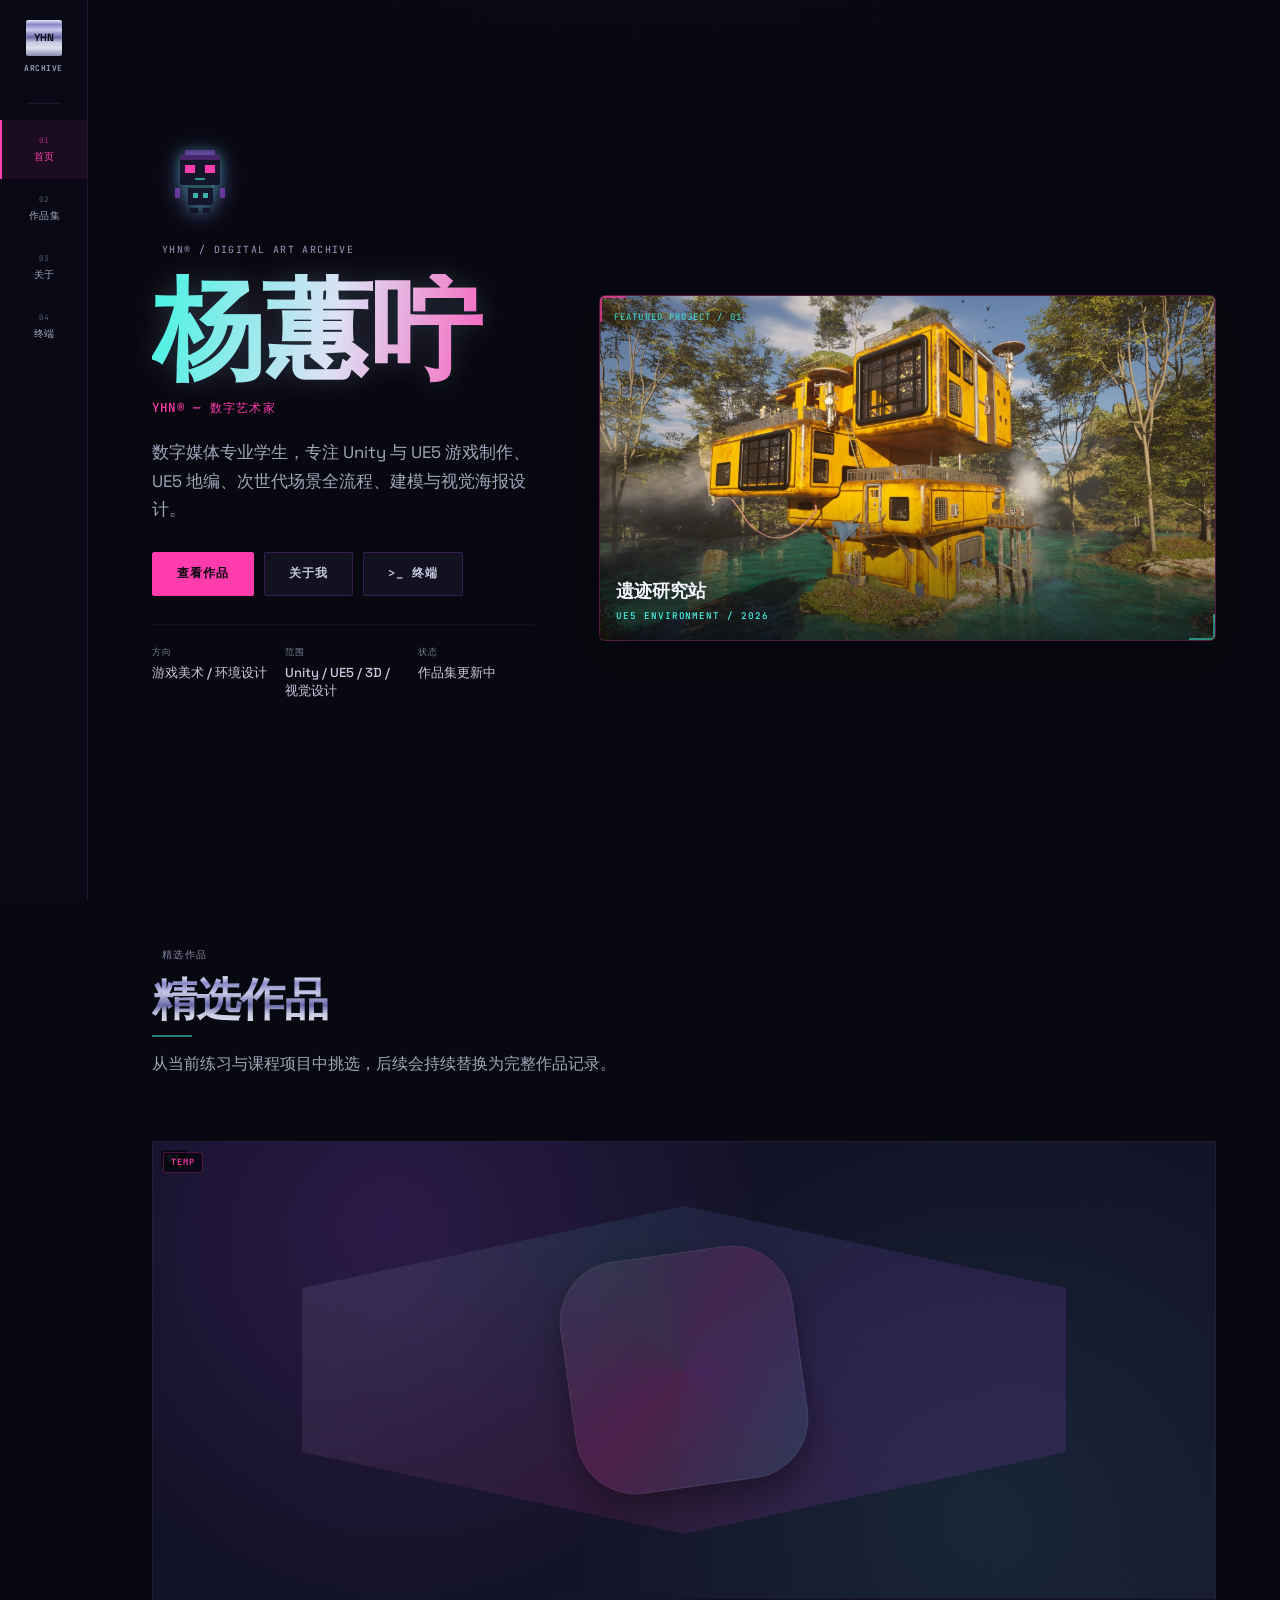
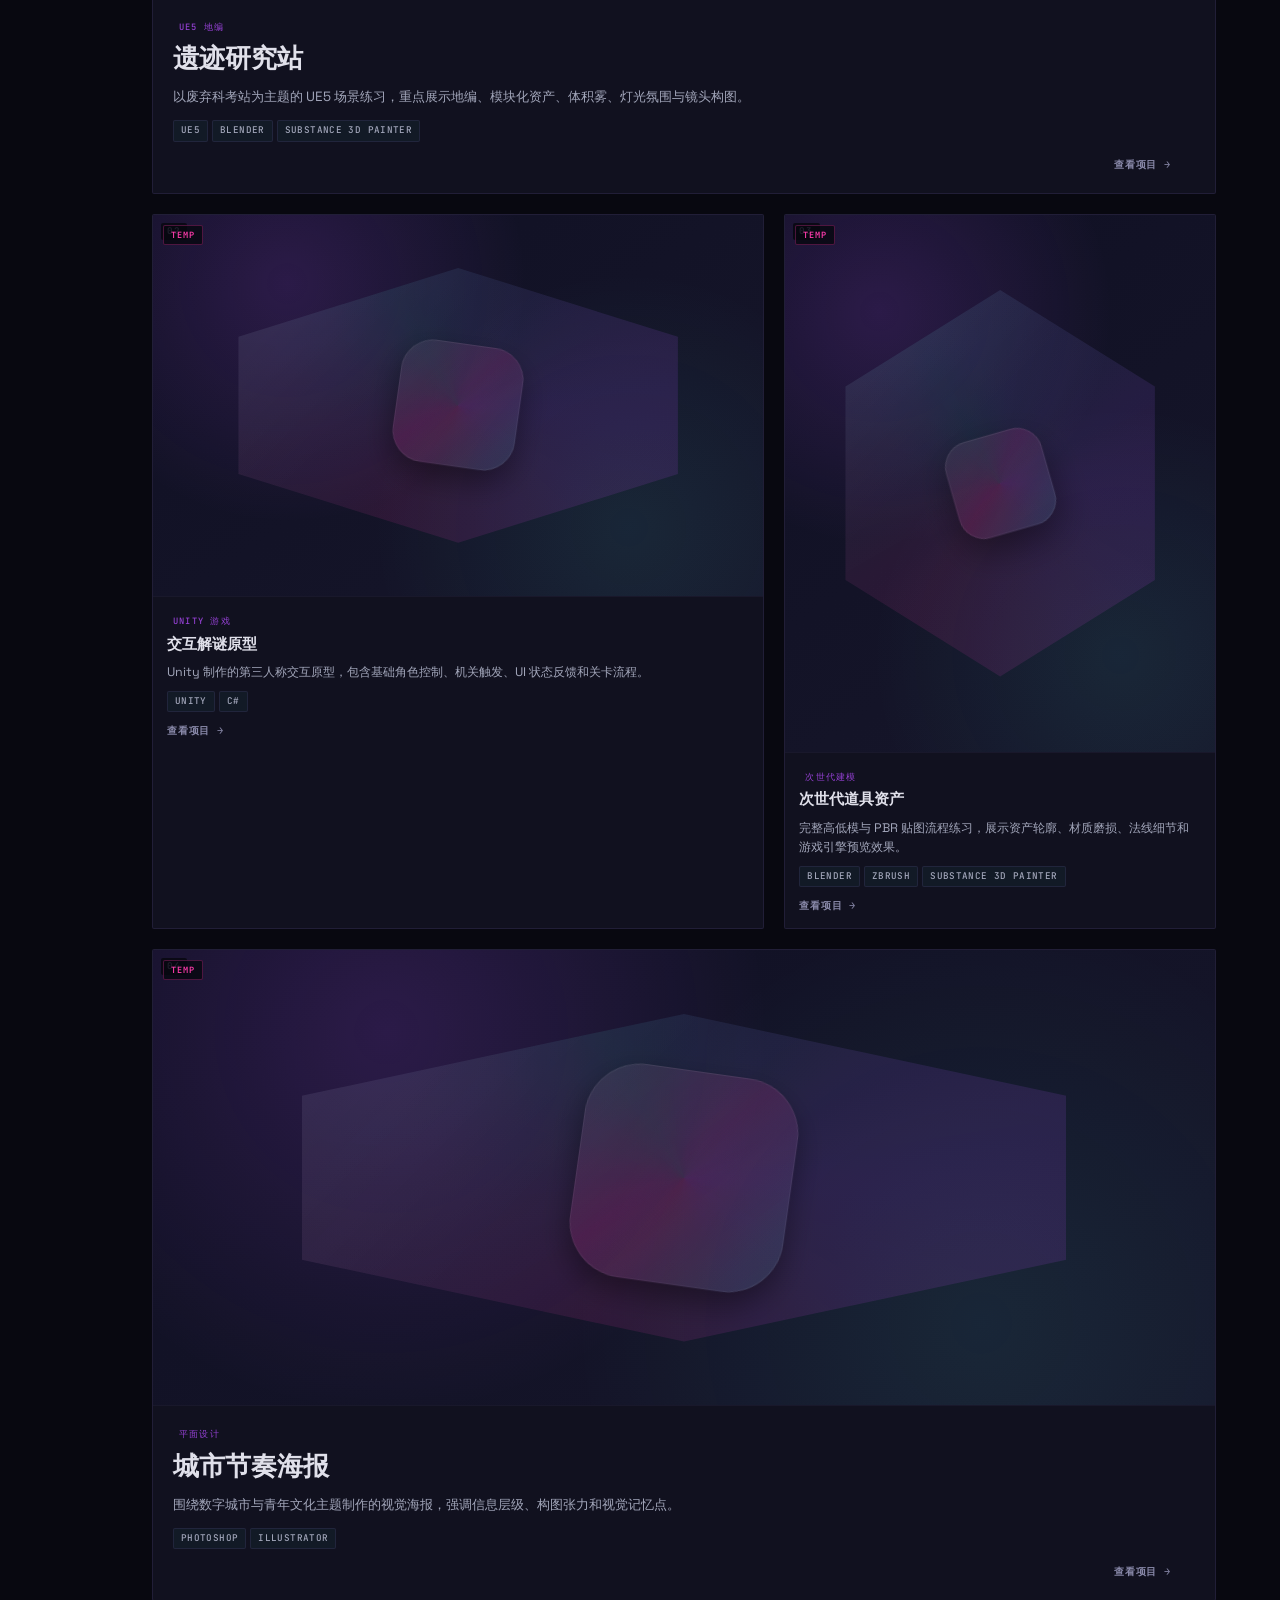
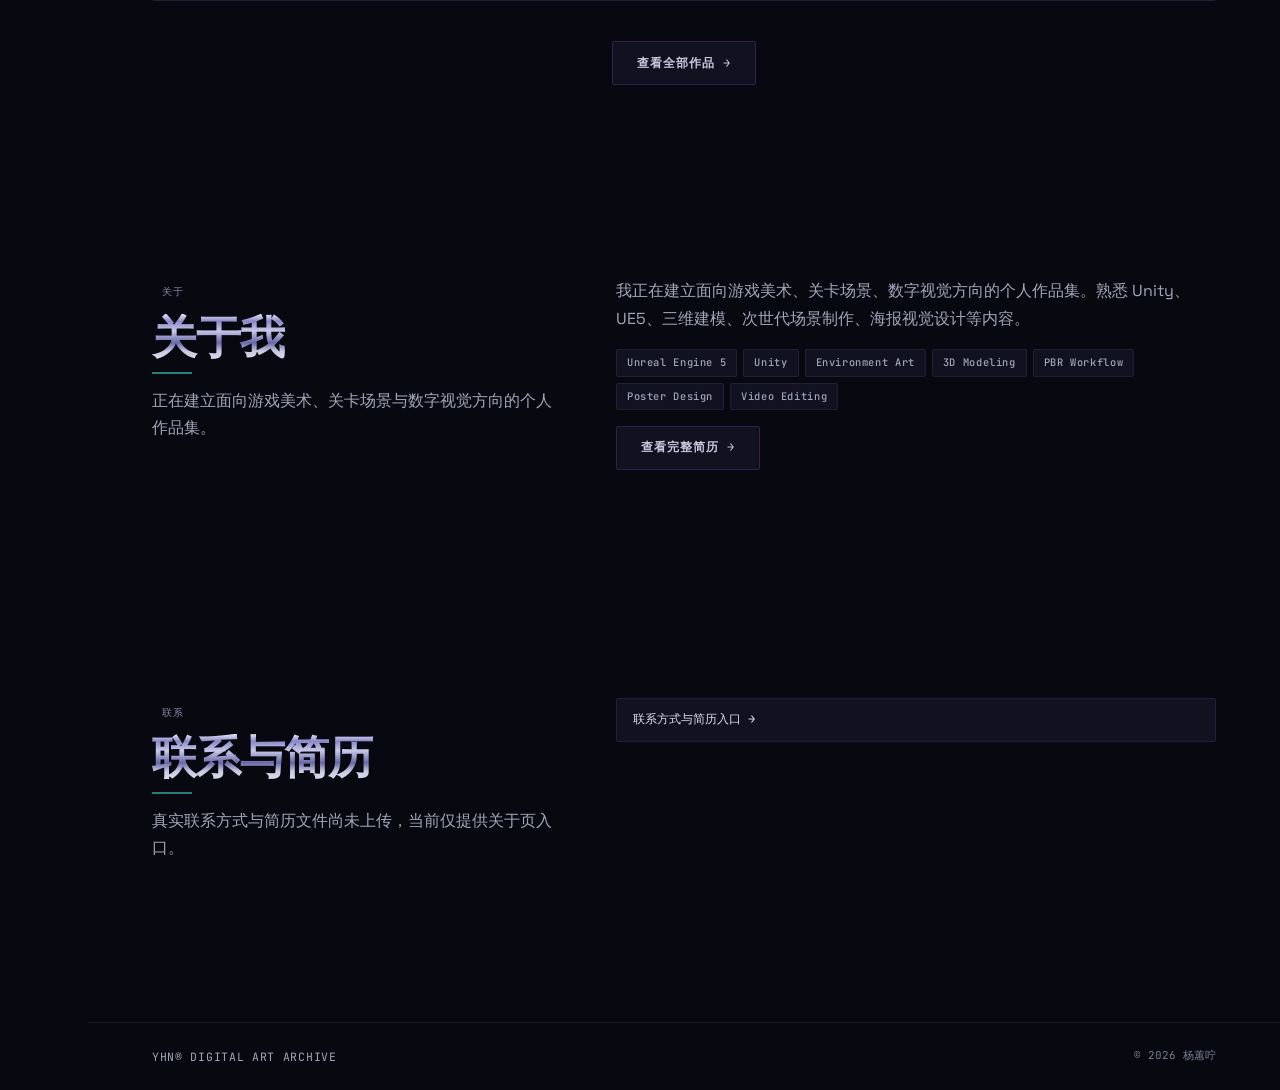
==== commit 6cd9738c: "先在首页处上传了科考站的图片" ====
--- a/index.html
+++ b/index.html
@@ -63,11 +63,13 @@
         </div>
         <div class="hero-visual" aria-hidden="false">
           <a class="hero-visual-frame" href="./work.html?id=ruins-research-lab" aria-label="查看代表作品：遗迹研究站">
-            <img src="./assets/hero-environment.png" alt="UE5 环境场景 — 杨蕙咛作品" loading="eager" onerror="this.style.display='none';" />
+            <img src="./assets/ruins-research-station.png" alt="遗迹研究站 — 黄色漂浮建筑坐落于森林水面之间的 UE5 场景" loading="eager" onerror="this.style.display='none';" />
             <span class="hero-visual-shade" aria-hidden="true"></span>
-            <span class="hero-visual-tag">TEMP</span>
-            <span class="hero-visual-title">遗迹研究站</span>
-            <span class="hero-visual-label">UE5 ENVIRONMENT / 2026</span>
+            <span class="hero-visual-index" aria-hidden="true">FEATURED PROJECT / 01</span>
+            <span class="hero-visual-caption">
+              <span class="hero-visual-title">遗迹研究站</span>
+              <span class="hero-visual-label">UE5 ENVIRONMENT / 2026</span>
+            </span>
           </a>
         </div>
       </section>
--- a/styles.css
+++ b/styles.css
@@ -231,12 +231,12 @@
 .hero {
   position: relative;
   display: grid;
-  grid-template-columns: minmax(0, 0.95fr) minmax(0, 1.15fr);
+  grid-template-columns: minmax(0, 0.82fr) minmax(0, 1.32fr);
   gap: clamp(32px, 5vw, 64px);
   align-items: center;
   min-height: min(100vh, 920px);
   padding: clamp(100px, 12vh, 140px) clamp(20px, 5vw, 72px) clamp(48px, 8vh, 80px);
-  max-width: var(--max);
+  max-width: 1320px;
   margin: 0 auto;
   width: calc(100% - 0px);
 }
@@ -261,8 +261,9 @@
   border-radius: var(--radius-lg);
   box-shadow: var(--shadow-soft);
   overflow: hidden;
-  aspect-ratio: 4 / 3;
+  aspect-ratio: 16 / 9;
   background: var(--bg-elevated);
+  transition: border-color 0.25s var(--ease-smooth), box-shadow 0.25s var(--ease-smooth);
 }
 
 .hero-visual-frame::before {
@@ -290,27 +291,51 @@
 .hero-visual-frame img {
   width: 100%; height: 100%;
   object-fit: cover;
-  object-position: top;
+  object-position: center;
   display: block;
-  filter: saturate(0.95) brightness(0.92);
-  transition: filter 0.4s var(--ease-smooth), transform 0.6s var(--ease-out);
+  transition: transform 0.3s var(--ease-smooth);
 }
 
 .hero-visual-shade {
   position: absolute;
   inset: 0;
-  background: linear-gradient(180deg, rgba(8, 8, 16, 0.05) 42%, rgba(8, 8, 16, 0.88) 100%);
+  background: linear-gradient(180deg, rgba(8, 8, 16, 0) 58%, rgba(8, 8, 16, 0.68) 100%);
   pointer-events: none;
 }
 
+.hero-visual-frame:hover,
+.hero-visual-frame:focus-visible {
+  border-color: rgba(69, 243, 226, 0.42);
+  box-shadow: 0 18px 46px rgba(0, 0, 0, 0.42);
+}
+
 .hero-visual-frame:hover img {
-  filter: saturate(1.05) brightness(1);
   transform: scale(1.02);
 }
 
+.hero-visual-index {
+  position: absolute;
+  top: 14px; left: 14px;
+  color: rgba(69, 243, 226, 0.78);
+  font-family: var(--font-mono);
+  font-size: 0.56rem;
+  font-weight: 500;
+  letter-spacing: 0.12em;
+  text-shadow: 0 1px 8px rgba(8, 8, 16, 0.72);
+  z-index: 2;
+}
+
+.hero-visual-caption {
+  position: absolute;
+  right: 16px; bottom: 16px; left: 16px;
+  display: flex;
+  flex-direction: column;
+  gap: 7px;
+  min-width: 0;
+  z-index: 2;
+}
+
 .hero-visual-label {
-  position: absolute;
-  bottom: 12px; left: 12px;
   padding: 0;
   background: transparent;
   color: var(--cyan);
@@ -323,31 +348,12 @@
 }
 
 .hero-visual-title {
-  position: absolute;
-  bottom: 34px; left: 12px;
   max-width: min(320px, calc(100% - 24px));
-  color: var(--chrome-bright);
+  color: #F2F3FB;
   font-size: clamp(0.95rem, 1.6vw, 1.15rem);
   font-weight: 600;
   line-height: 1.25;
   text-shadow: 0 2px 16px rgba(8, 8, 16, 0.85);
-  z-index: 2;
-}
-
-.hero-visual-tag {
-  position: absolute;
-  top: 12px; right: 12px;
-  padding: 2px 8px;
-  background: rgba(255, 60, 172, 0.15);
-  border: 1px solid rgba(255, 60, 172, 0.3);
-  color: var(--accent);
-  font-family: var(--font-mono);
-  font-size: 0.52rem;
-  font-weight: 600;
-  letter-spacing: 0.12em;
-  text-transform: uppercase;
-  border-radius: var(--radius);
-  z-index: 2;
 }
 
 .eyebrow {
@@ -379,6 +385,19 @@
   text-shadow: 0 0 40px rgba(255,60,172,0.15);
 }
 
+.hero-content h1 {
+  background: linear-gradient(100deg, #45F3E2 0%, #DDE1F5 48%, #FF3CAC 100%);
+  -webkit-background-clip: text;
+  background-clip: text;
+  -webkit-text-fill-color: transparent;
+  color: transparent;
+  font-weight: 700;
+  text-shadow: none;
+  letter-spacing: -0.025em;
+  filter: drop-shadow(0 0 12px rgba(69, 243, 226, 0.16))
+    drop-shadow(0 0 20px rgba(255, 60, 172, 0.10));
+}
+
 .hero-sub {
   margin-bottom: 20px;
   color: var(--accent);
@@ -1187,6 +1206,7 @@
 
   .hero-visual {
     order: -1;
+    margin-top: 64px;
   }
 
   .hero-visual-frame {
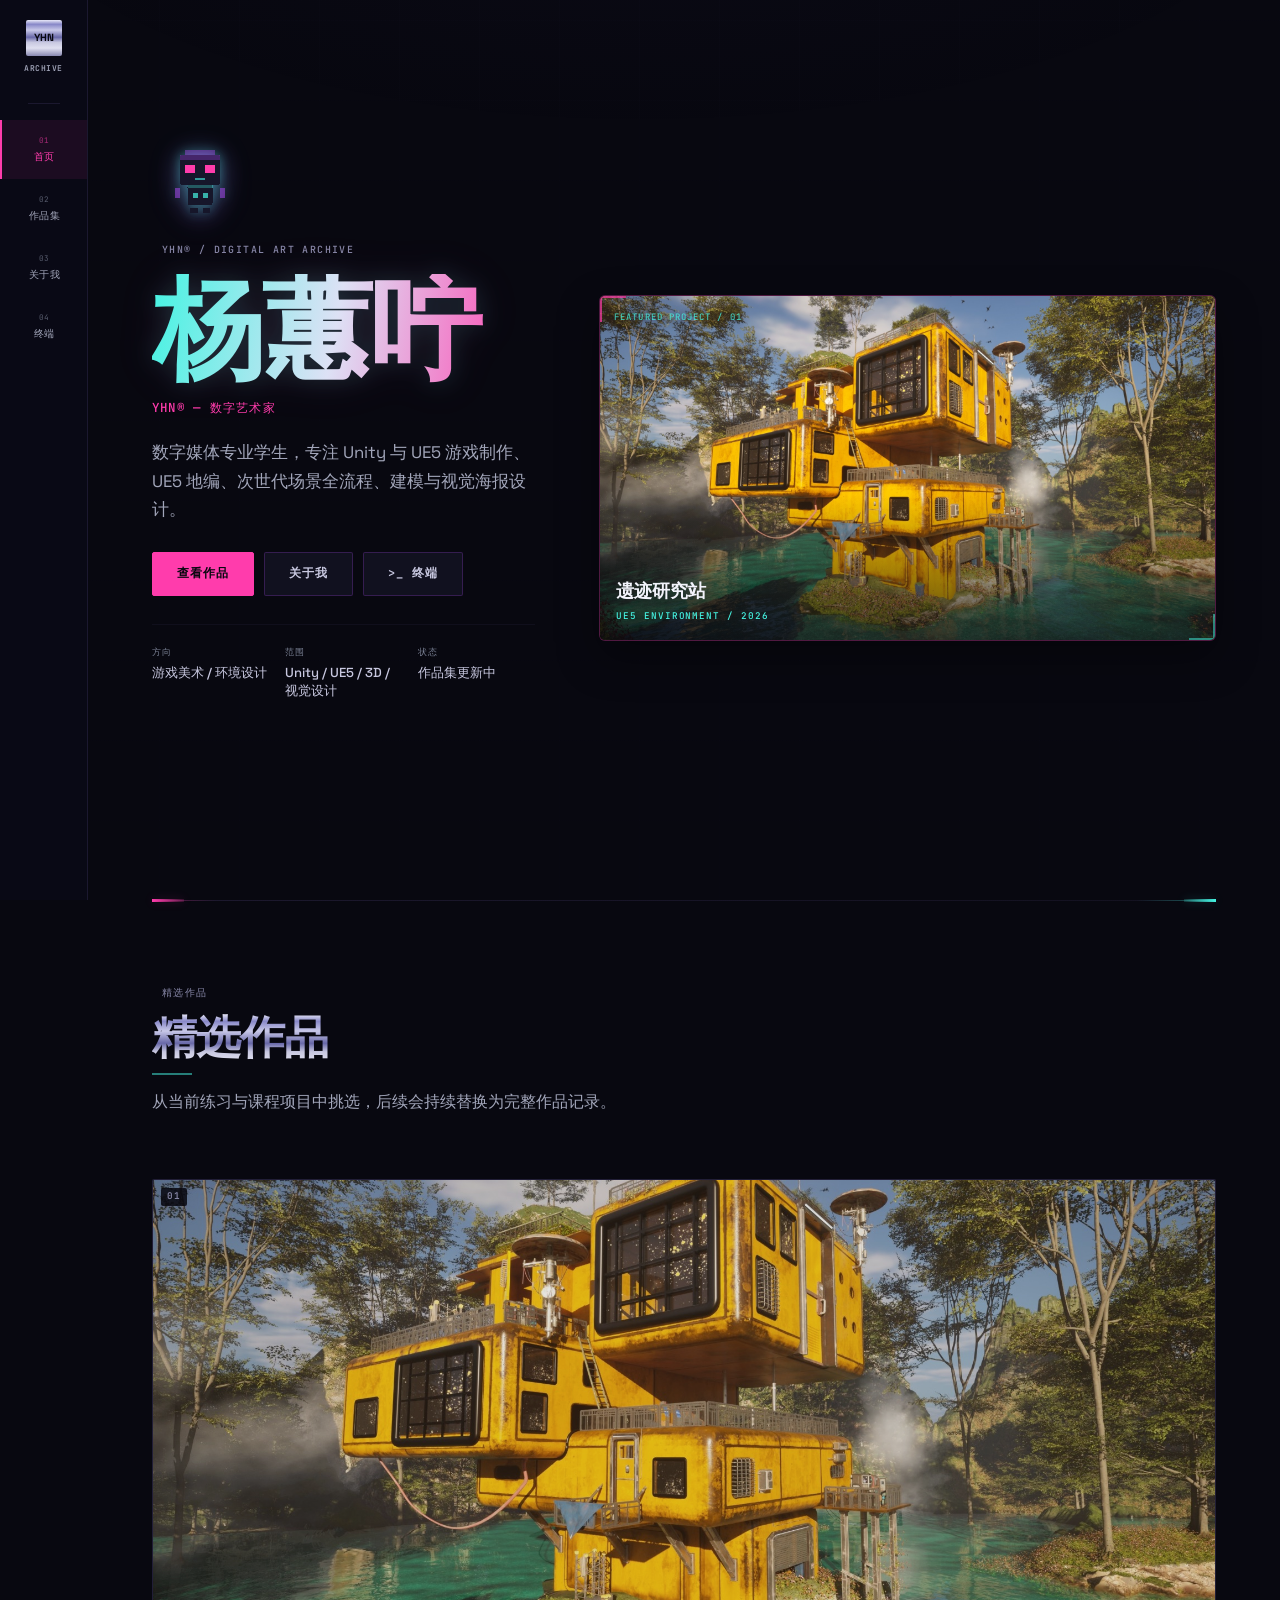
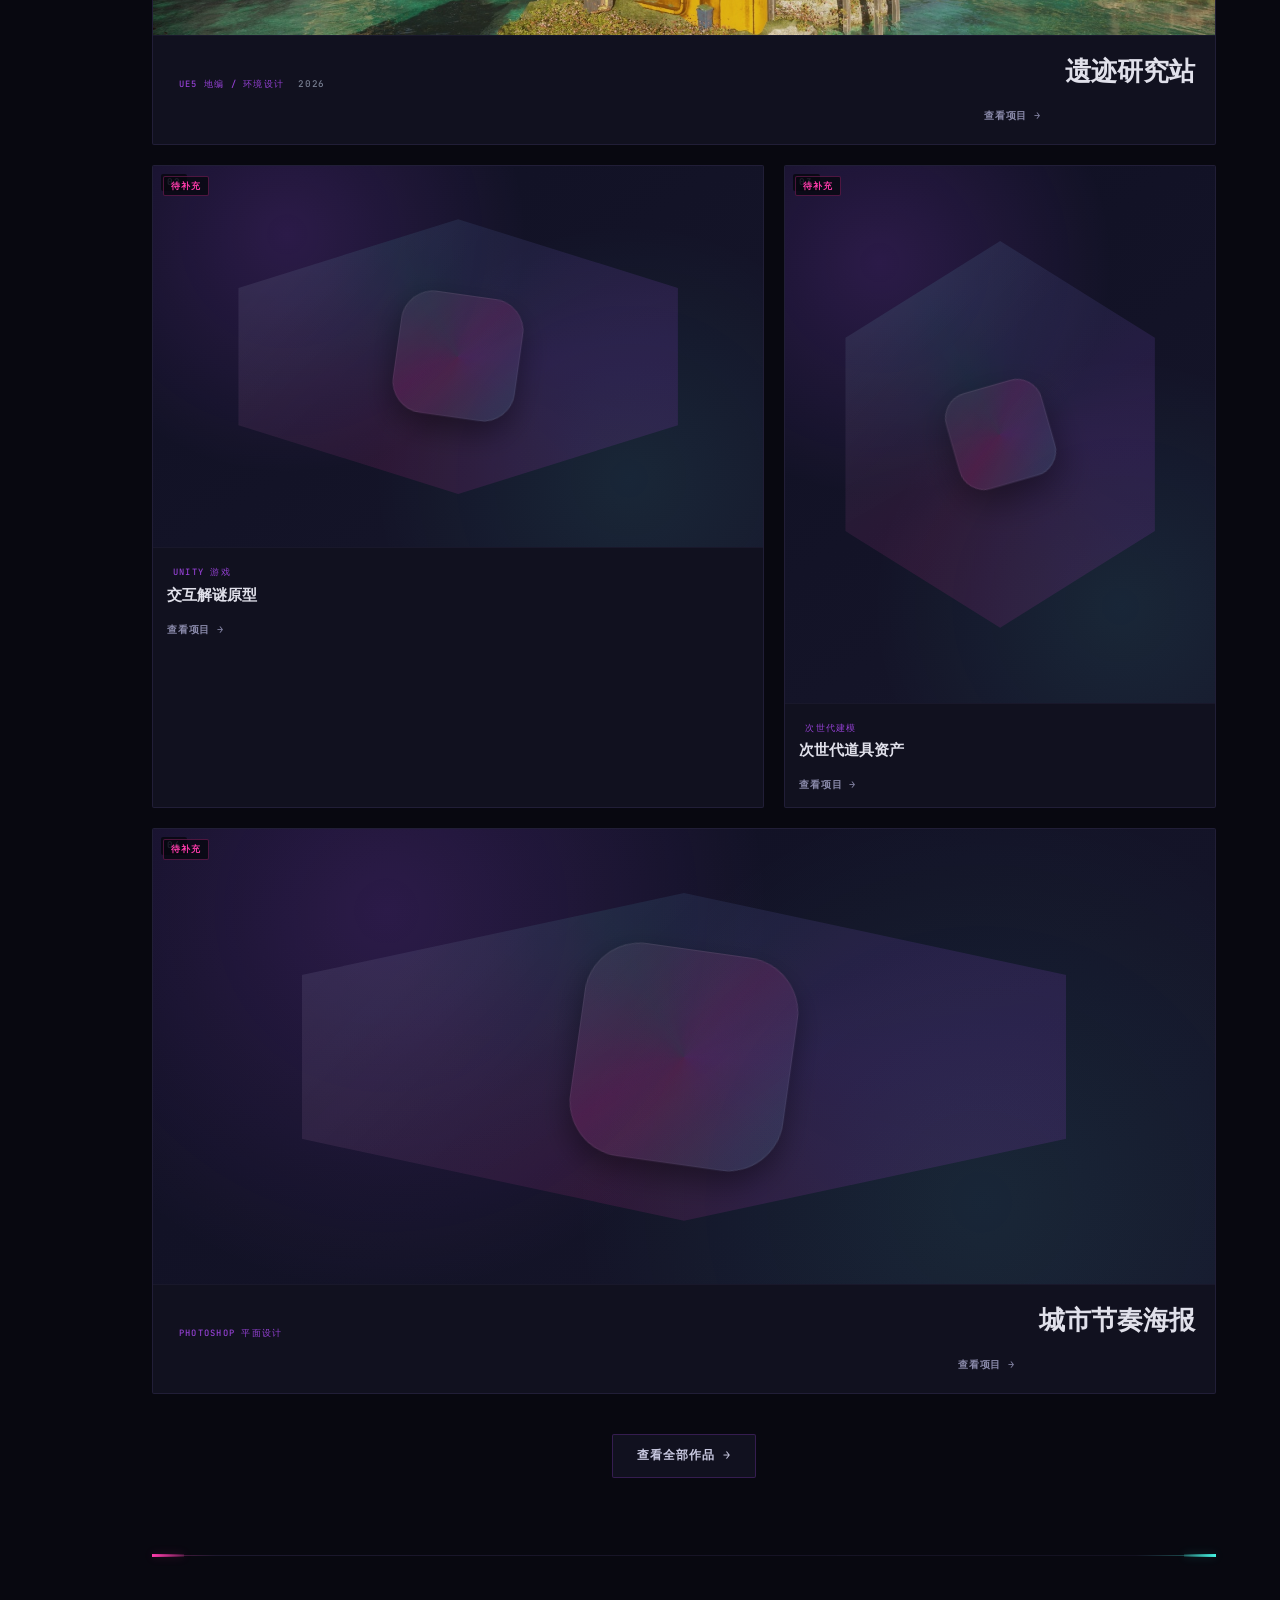
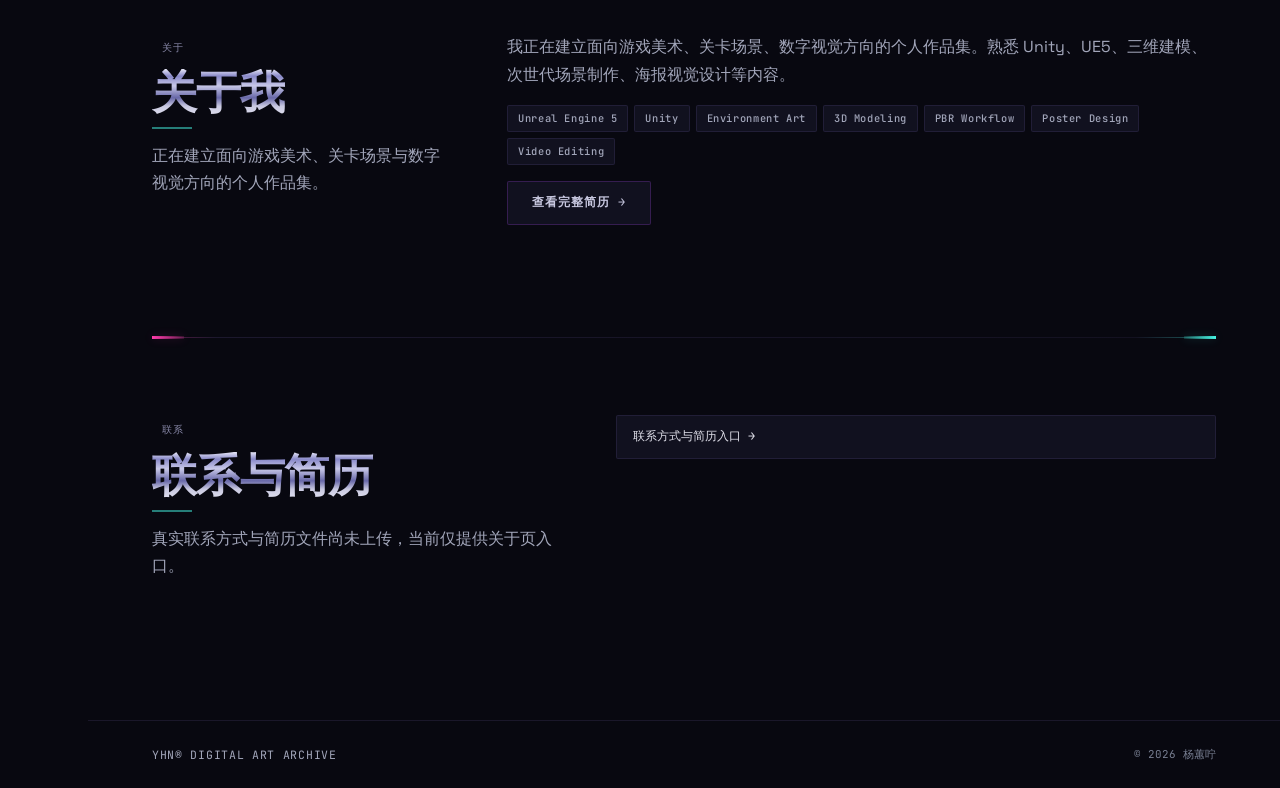
==== commit 437970c1: "补充了关于我页面，教育经历这一块" ====
--- a/index.html
+++ b/index.html
@@ -27,12 +27,12 @@
       <nav class="top-nav" id="topNav" aria-label="主导航">
         <a href="./index.html" class="is-active" aria-current="page"><span class="nav-num">01</span>首页</a>
         <a href="./works.html"><span class="nav-num">02</span>作品集</a>
-        <a href="./about.html"><span class="nav-num">03</span>关于</a>
+        <a href="./about.html"><span class="nav-num">03</span>关于我</a>
         <a href="./terminal.html"><span class="nav-num">04</span>终端</a>
       </nav>
     </header>
 
-    <main id="top">
+    <main id="top" class="home-main">
       <section class="hero">
         <div class="hero-content">
           <p class="eyebrow">YHN® / Digital Art Archive</p>
@@ -74,6 +74,8 @@
         </div>
       </section>
 
+      <div class="section-divider" aria-hidden="true"></div>
+
 
       <section id="featured" class="section works-section">
         <div class="section-heading">
@@ -86,6 +88,8 @@
           <a class="button secondary" href="./works.html">查看全部作品 →</a>
         </div>
       </section>
+
+      <div class="section-divider" aria-hidden="true"></div>
 
       <section id="about" class="section about-section reveal">
         <div class="section-heading">
@@ -110,6 +114,8 @@
         </div>
       </section>
 
+      <div class="section-divider" aria-hidden="true"></div>
+
       <section id="contact" class="section contact-section reveal">
         <div class="section-heading">
           <p class="eyebrow">联系</p>
@@ -120,7 +126,7 @@
       </section>
     </main>
 
-    <footer class="site-footer">
+    <footer class="site-footer home-footer">
       <div class="footer-inner">
         <span class="footer-brand">YHN® Digital Art Archive</span>
         <span class="footer-note">© 2026 杨蕙咛</span>
@@ -128,6 +134,7 @@
     </footer>
 
     <script src="./data.js"></script>
+    <script src="./script.js"></script>
     <script>
       (function() {
         const grid = document.getElementById("featuredGrid");
@@ -136,20 +143,7 @@
         grid.innerHTML = featured.map(function(p, i) {
           const sizes = ["feature", "wide", "tall", "feature"];
           const sizeClass = " work-card--" + sizes[i % sizes.length];
-          return '<article class="work-card' + sizeClass + '" tabindex="0" role="link" data-slug="' + p.slug + '">' +
-            '<span class="work-thumb" data-placeholder="true">' +
-              '<span class="placeholder-tag">TEMP</span>' +
-              '<span class="placeholder-shape" aria-hidden="true"></span>' +
-              '<span class="card-index">' + String(i + 1).padStart(2, "0") + '</span>' +
-            '</span>' +
-            '<span class="work-info">' +
-              '<span class="eyebrow">' + p.category + '</span>' +
-              '<h3>' + p.title + '</h3>' +
-              '<p>' + p.summary + '</p>' +
-                ((p.tools && p.tools.length) ? '<span class="work-tools">' + p.tools.slice(0, 3).map(function(t) { return '<span>' + t + '</span>'; }).join('') + '</span>' : '') +
-              '<span class="work-arrow">查看项目 →</span>' +
-            '</span>' +
-          '</article>';
+          return renderWorkCard(p, i, sizeClass);
         }).join("");
 
         grid.addEventListener("click", function(e) {
@@ -183,6 +177,5 @@
         document.getElementById("homeContactLinks").innerHTML = contactLinks.join("");
       })();
     </script>
-    <script src="./script.js"></script>
   </body>
 </html>
--- a/styles.css
+++ b/styles.css
@@ -532,6 +532,50 @@
   padding: clamp(56px, 8vw, 96px) 0;
 }
 
+.home-main > .section {
+  max-width: 1320px;
+  padding: clamp(56px, 6vw, 88px) 0;
+}
+
+.section-divider {
+  position: relative;
+  width: min(calc(100% - clamp(40px, 10vw, 128px)), 1320px);
+  height: 1px;
+  margin: 0 auto;
+  background: linear-gradient(
+    90deg,
+    rgba(255, 60, 172, 0.38) 0%,
+    rgba(120, 100, 180, 0.18) 64px,
+    rgba(120, 100, 180, 0.10) calc(100% - 80px),
+    rgba(69, 243, 226, 0.42) 100%
+  );
+  box-shadow:
+    0 6px 18px rgba(255, 60, 172, 0.035),
+    0 6px 18px rgba(69, 243, 226, 0.035);
+}
+
+.section-divider::before,
+.section-divider::after {
+  content: "";
+  position: absolute;
+  top: -1px;
+  width: 32px;
+  height: 3px;
+  pointer-events: none;
+}
+
+.section-divider::before {
+  left: 0;
+  background: linear-gradient(90deg, #FF3CAC, rgba(255, 60, 172, 0.18));
+  box-shadow: 0 0 10px rgba(255, 60, 172, 0.18);
+}
+
+.section-divider::after {
+  right: 0;
+  background: linear-gradient(270deg, #45F3E2, rgba(69, 243, 226, 0.18));
+  box-shadow: 0 0 10px rgba(69, 243, 226, 0.18);
+}
+
 .section-heading {
   margin-bottom: clamp(40px, 6vw, 64px);
 }
@@ -555,12 +599,12 @@
 .filter-bar {
   display: flex;
   flex-wrap: wrap;
-  gap: 6px;
+  gap: 8px;
   margin-bottom: clamp(28px, 4vw, 48px);
 }
 
 .filter-button {
-  padding: 5px 14px;
+  padding: 8px 14px;
   border: 1px solid var(--border);
   border-radius: var(--radius);
   background: transparent;
@@ -741,6 +785,25 @@
   filter: saturate(1) brightness(1.05);
 }
 
+.work-thumb.is-broken {
+  display: grid;
+  place-items: center;
+  background:
+    radial-gradient(circle at 22% 18%, rgba(180, 76, 255, 0.16), transparent 42%),
+    radial-gradient(circle at 78% 82%, rgba(69, 243, 226, 0.08), transparent 45%),
+    linear-gradient(145deg, #101024, #16162A);
+}
+
+.work-thumb.is-broken::before {
+  content: "封面待补充";
+  position: absolute;
+  z-index: 1;
+  color: var(--dim);
+  font-family: var(--font-mono);
+  font-size: 0.58rem;
+  letter-spacing: 0.1em;
+}
+
 .card-index {
   position: absolute;
   top: 8px; left: 8px;
@@ -787,6 +850,21 @@
   opacity: 0.8;
 }
 
+.work-meta {
+  display: flex;
+  align-items: center;
+  gap: 8px;
+  min-width: 0;
+}
+
+.work-year {
+  color: var(--dim);
+  font-family: var(--font-mono);
+  font-size: 0.58rem;
+  font-weight: 500;
+  letter-spacing: 0.08em;
+}
+
 .work-info h3 {
   font-size: 0.95rem;
   font-weight: 600;
@@ -895,8 +973,117 @@
 
 .about-section {
   display: grid;
-  grid-template-columns: minmax(200px, 0.8fr) minmax(0, 1.2fr);
-  gap: clamp(28px, 5vw, 72px);
+  grid-template-columns: minmax(240px, 0.9fr) minmax(0, 2.1fr);
+  gap: clamp(24px, 4vw, 56px);
+  align-items: start;
+}
+
+.profile-file {
+  position: relative;
+  padding: 24px 20px;
+  border: 1px solid var(--border);
+  background: linear-gradient(160deg, rgba(17, 17, 31, 0.96), rgba(13, 13, 24, 0.92));
+}
+
+.profile-file::before,
+.profile-file::after {
+  content: "";
+  position: absolute;
+  height: 3px;
+  pointer-events: none;
+}
+
+.profile-file::before {
+  top: 0; left: 0;
+  width: 34px;
+  background: linear-gradient(90deg, #FF3CAC, rgba(255, 60, 172, 0.18));
+  box-shadow: 0 0 10px rgba(255, 60, 172, 0.14);
+}
+
+.profile-file::after {
+  bottom: 0; right: 0;
+  width: 28px;
+  background: linear-gradient(270deg, #45F3E2, rgba(69, 243, 226, 0.18));
+  box-shadow: 0 0 10px rgba(69, 243, 226, 0.14);
+}
+
+.profile-file-tag,
+.profile-file-code {
+  margin: 0;
+  font-family: var(--font-mono);
+  font-size: 0.6rem;
+  font-weight: 500;
+  letter-spacing: 0.12em;
+  text-transform: uppercase;
+}
+
+.profile-file-tag {
+  color: var(--cyan);
+}
+
+.profile-file-brand {
+  margin: 22px 0 8px;
+  color: var(--chrome-bright);
+  font-family: var(--font-display);
+  font-size: 1.5rem;
+  font-weight: 700;
+  line-height: 1;
+}
+
+.profile-file-title {
+  margin-bottom: 6px;
+  color: var(--text);
+  font-size: 1.08rem;
+  font-weight: 600;
+  line-height: 1.3;
+}
+
+.profile-file-en {
+  margin: 0;
+  color: var(--dim);
+  font-family: var(--font-mono);
+  font-size: 0.62rem;
+  font-weight: 500;
+  letter-spacing: 0.14em;
+  text-transform: uppercase;
+}
+
+.profile-file-list {
+  margin: 24px 0;
+  padding: 0;
+  list-style: none;
+}
+
+.profile-file-list li {
+  display: flex;
+  align-items: baseline;
+  justify-content: space-between;
+  gap: 12px;
+  padding: 12px 0;
+  border-top: 1px solid var(--line);
+}
+
+.profile-file-list span:first-child {
+  color: var(--chrome);
+  font-size: 0.82rem;
+  font-weight: 600;
+  line-height: 1.35;
+}
+
+.profile-file-list span:last-child {
+  max-width: 52%;
+  color: var(--dim);
+  font-family: var(--font-mono);
+  font-size: 0.58rem;
+  letter-spacing: 0.08em;
+  text-align: right;
+  text-transform: uppercase;
+}
+
+.profile-file-code {
+  padding-top: 12px;
+  border-top: 1px solid var(--line);
+  color: var(--dim);
 }
 
 .about-copy p {
@@ -904,6 +1091,47 @@
   color: var(--muted);
   font-size: clamp(0.9rem, 1.3vw, 1rem);
   line-height: 1.75;
+}
+
+.about-module {
+  margin-bottom: 24px;
+  padding-bottom: 24px;
+  border-bottom: 1px solid var(--line);
+}
+
+.about-module-label {
+  margin-bottom: 12px;
+  color: var(--cyan);
+  font-family: var(--font-mono);
+  font-size: 0.62rem;
+  font-weight: 500;
+  letter-spacing: 0.12em;
+  text-transform: uppercase;
+}
+
+.about-module p:last-child {
+  margin-bottom: 0;
+}
+
+.skill-groups {
+  display: grid;
+  grid-template-columns: repeat(2, minmax(0, 1fr));
+  gap: 24px 32px;
+}
+
+.skill-group {
+  padding-top: 18px;
+  border-top: 1px solid var(--line);
+}
+
+.skill-group h3 {
+  margin-bottom: 12px;
+  color: var(--chrome);
+  font-family: var(--font-mono);
+  font-size: 0.68rem;
+  font-weight: 600;
+  letter-spacing: 0.08em;
+  text-transform: uppercase;
 }
 
 .skill-tags {
@@ -1114,8 +1342,23 @@
 @media (max-width: 900px) {
   .about-section,
   .contact-section {
+    grid-template-columns: minmax(0, 1fr);
+    gap: 24px;
+  }
+
+  .skill-groups {
     grid-template-columns: 1fr;
-    gap: 24px;
+  }
+
+  .profile-file-list li {
+    flex-direction: column;
+    align-items: flex-start;
+    gap: 4px;
+  }
+
+  .profile-file-list span:last-child {
+    max-width: 100%;
+    text-align: left;
   }
 
   .process-list {
@@ -1139,7 +1382,7 @@
   }
 
   .hero {
-    grid-template-columns: 1fr;
+    grid-template-columns: minmax(0, 1fr);
     gap: 32px;
     min-height: auto;
     padding: 100px clamp(20px, 5vw, 48px) 56px;
@@ -1153,6 +1396,7 @@
   }
 
   .hero-content {
+    min-width: 0;
     max-width: 100%;
   }
 
@@ -1174,6 +1418,28 @@
 }
 
 @media (max-width: 600px) {
+  .home-main {
+    max-width: 100%;
+    overflow-x: clip;
+  }
+
+  .home-main > .hero,
+  .home-main > .section,
+  .section-divider {
+    max-width: 100%;
+  }
+
+  .home-main > .hero {
+    width: calc(100% - 32px);
+    margin: 0 16px;
+    padding: 80px 0 40px;
+  }
+
+  .home-main > .section {
+    width: calc(100% - 32px);
+    margin: 0 16px;
+  }
+
   .site-header {
     min-height: 48px;
     padding: 0 12px;
@@ -1213,9 +1479,23 @@
     aspect-ratio: 16 / 10;
   }
 
+  .hero-copy,
+  .section-note {
+    overflow-wrap: anywhere;
+  }
+
   .section {
     width: calc(100% - 28px);
     padding: 56px 0;
+  }
+
+  .home-main > .section {
+    width: calc(100% - 28px);
+    padding: 40px 0 56px;
+  }
+
+  .section-divider {
+    width: calc(100% - 28px);
   }
 
   .hero-actions {
@@ -1326,6 +1606,10 @@
   align-items: center;
   flex-wrap: wrap;
   gap: 8px;
+}
+
+.home-footer .footer-inner {
+  max-width: 1320px;
 }
 
 .footer-brand {
@@ -1636,6 +1920,149 @@
   color: var(--muted);
   font-size: 0.88rem;
   line-height: 1.7;
+}
+
+.education-card {
+  position: relative;
+  display: grid;
+  grid-template-columns: minmax(150px, 0.5fr) minmax(0, 1.4fr) auto;
+  align-items: center;
+  gap: clamp(20px, 4vw, 44px);
+  padding: 24px 22px;
+  border: 1px solid var(--border);
+  border-radius: var(--radius);
+  background: linear-gradient(160deg, rgba(17, 17, 31, 0.96), rgba(13, 13, 24, 0.92));
+}
+
+.education-card::before,
+.education-card::after {
+  content: "";
+  position: absolute;
+  height: 3px;
+  pointer-events: none;
+}
+
+.education-card::before {
+  top: 0; left: 0;
+  width: 34px;
+  background: linear-gradient(90deg, #FF3CAC, rgba(255, 60, 172, 0.18));
+  box-shadow: 0 0 10px rgba(255, 60, 172, 0.14);
+}
+
+.education-card::after {
+  bottom: 0; right: 0;
+  width: 28px;
+  background: linear-gradient(270deg, #45F3E2, rgba(69, 243, 226, 0.18));
+  box-shadow: 0 0 10px rgba(69, 243, 226, 0.14);
+}
+
+.education-label,
+.education-code {
+  margin: 0;
+  font-family: var(--font-mono);
+  font-size: 0.6rem;
+  letter-spacing: 0.12em;
+  text-transform: uppercase;
+}
+
+.education-label {
+  color: var(--cyan);
+}
+
+.education-code {
+  margin-top: 8px;
+  color: var(--dim);
+}
+
+.education-school-row {
+  display: flex;
+  align-items: center;
+  gap: 10px;
+  min-width: 0;
+}
+
+.education-school {
+  margin: 0;
+  color: var(--chrome-bright);
+  font-size: clamp(1.15rem, 2.4vw, 1.5rem);
+  font-weight: 700;
+  line-height: 1.25;
+}
+
+.education-major {
+  margin: 10px 0 0;
+  color: var(--muted);
+  font-size: 0.9rem;
+  line-height: 1.6;
+}
+
+.education-performance {
+  display: grid;
+  grid-template-columns: repeat(2, minmax(118px, auto));
+  gap: 12px 18px;
+  margin: 0;
+  padding-top: 16px;
+  border-top: 1px solid var(--line);
+}
+
+.education-performance div {
+  min-width: 0;
+}
+
+.education-performance dt {
+  margin-bottom: 5px;
+  color: var(--dim);
+  font-family: var(--font-mono);
+  font-size: 0.6rem;
+  letter-spacing: 0.1em;
+  text-transform: uppercase;
+}
+
+.education-performance dd {
+  margin: 0;
+  font-size: 1rem;
+  font-weight: 700;
+  line-height: 1.25;
+}
+
+.education-rank {
+  color: var(--accent);
+}
+
+.education-gpa {
+  color: var(--cyan);
+}
+
+.education-gpa em {
+  margin-left: 5px;
+  color: var(--dim);
+  font-size: 0.72rem;
+  font-style: normal;
+  font-weight: 500;
+}
+
+@media (max-width: 900px) {
+  .education-card {
+    grid-template-columns: 1fr;
+    align-items: start;
+    gap: 22px;
+  }
+
+  .education-performance {
+    width: 100%;
+    grid-template-columns: repeat(2, minmax(0, 1fr));
+    padding-top: 18px;
+  }
+}
+
+@media (max-width: 600px) {
+  .education-card {
+    padding: 20px 16px;
+  }
+
+  .education-performance {
+    grid-template-columns: 1fr;
+  }
 }
 
 /* Empty state */
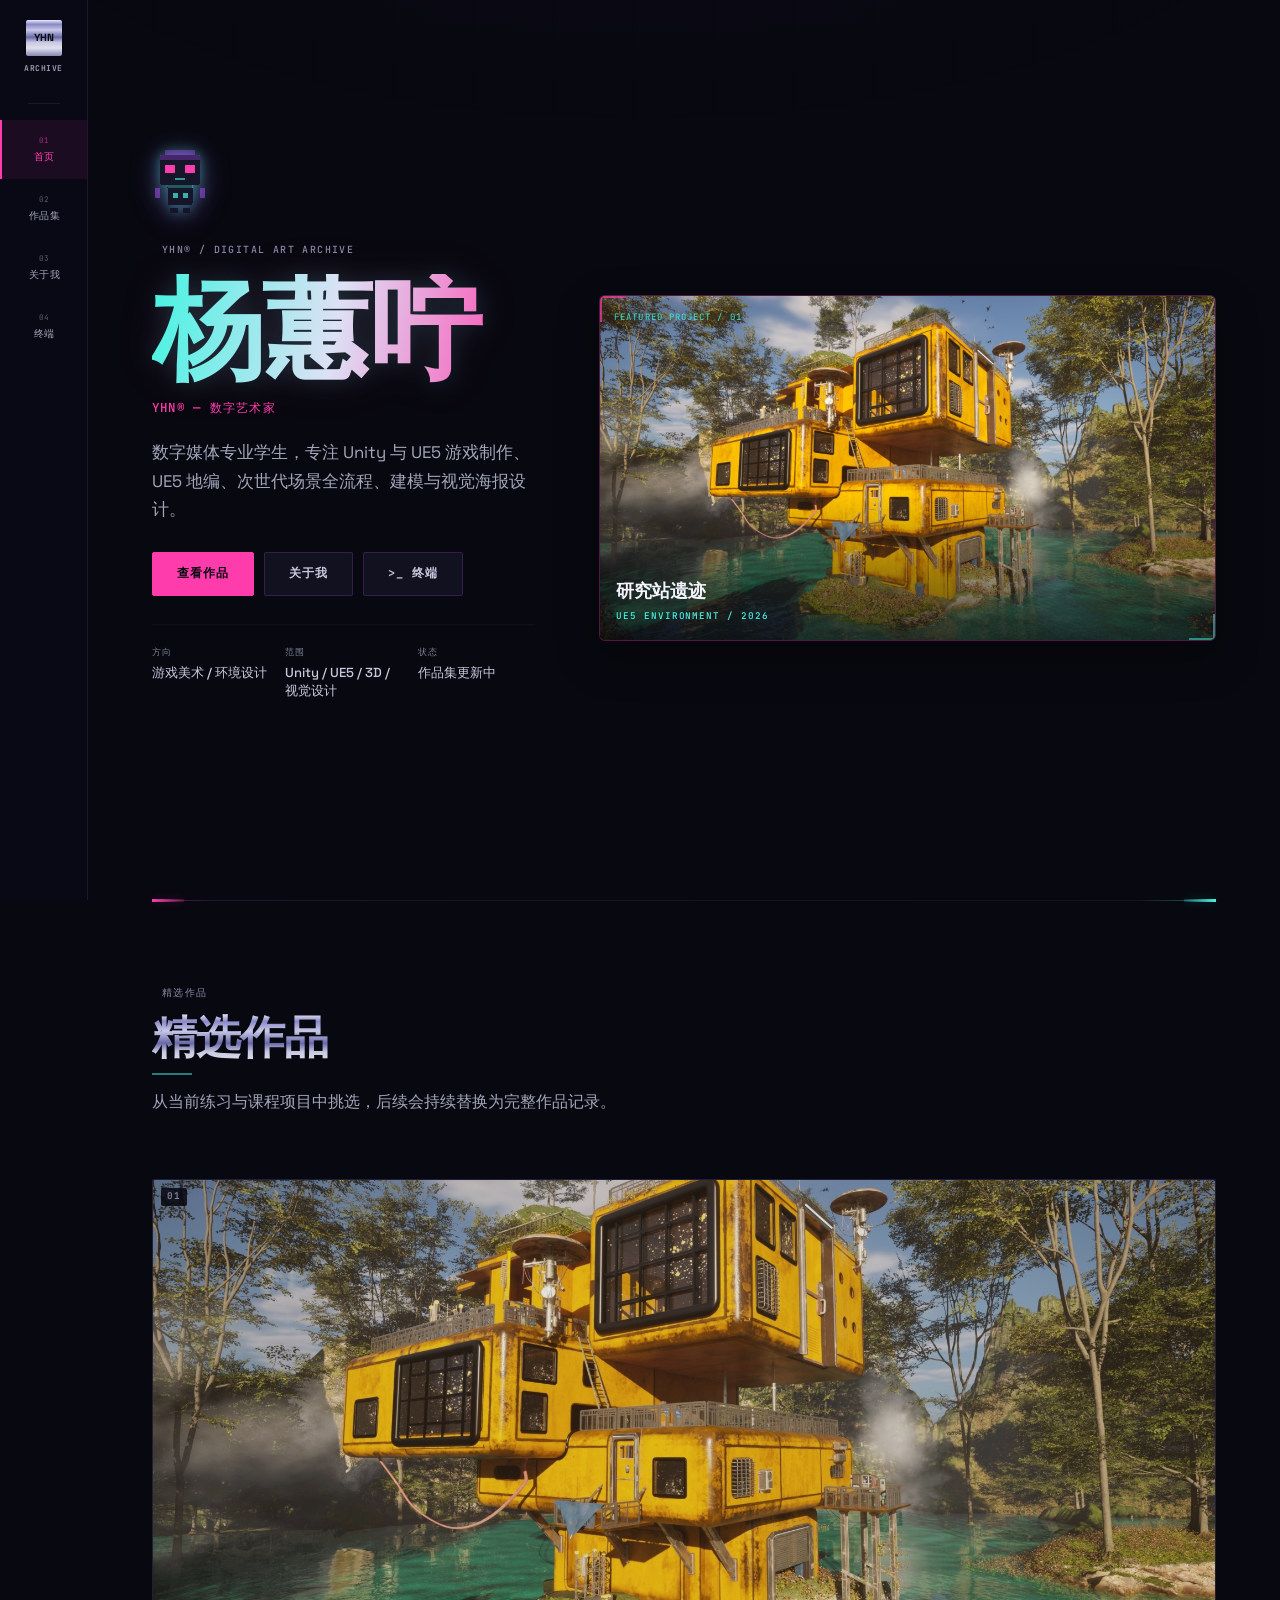
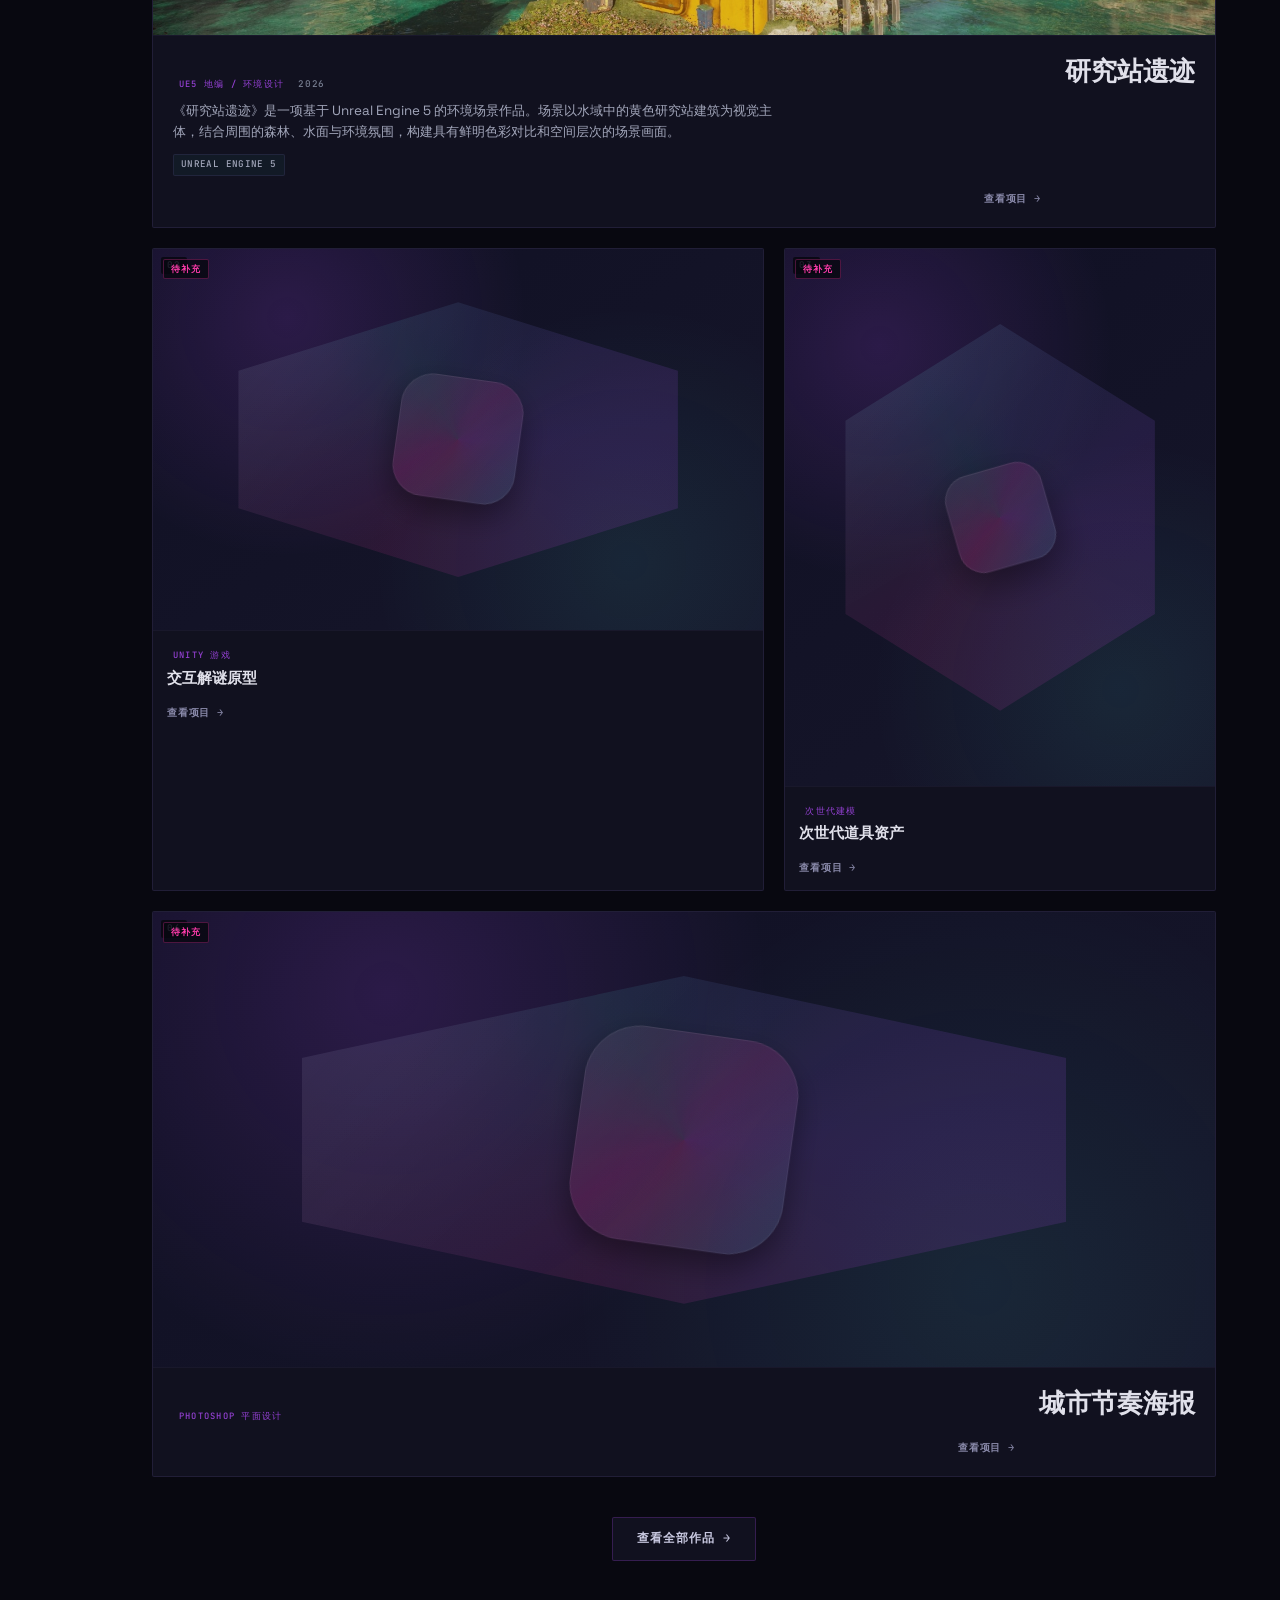
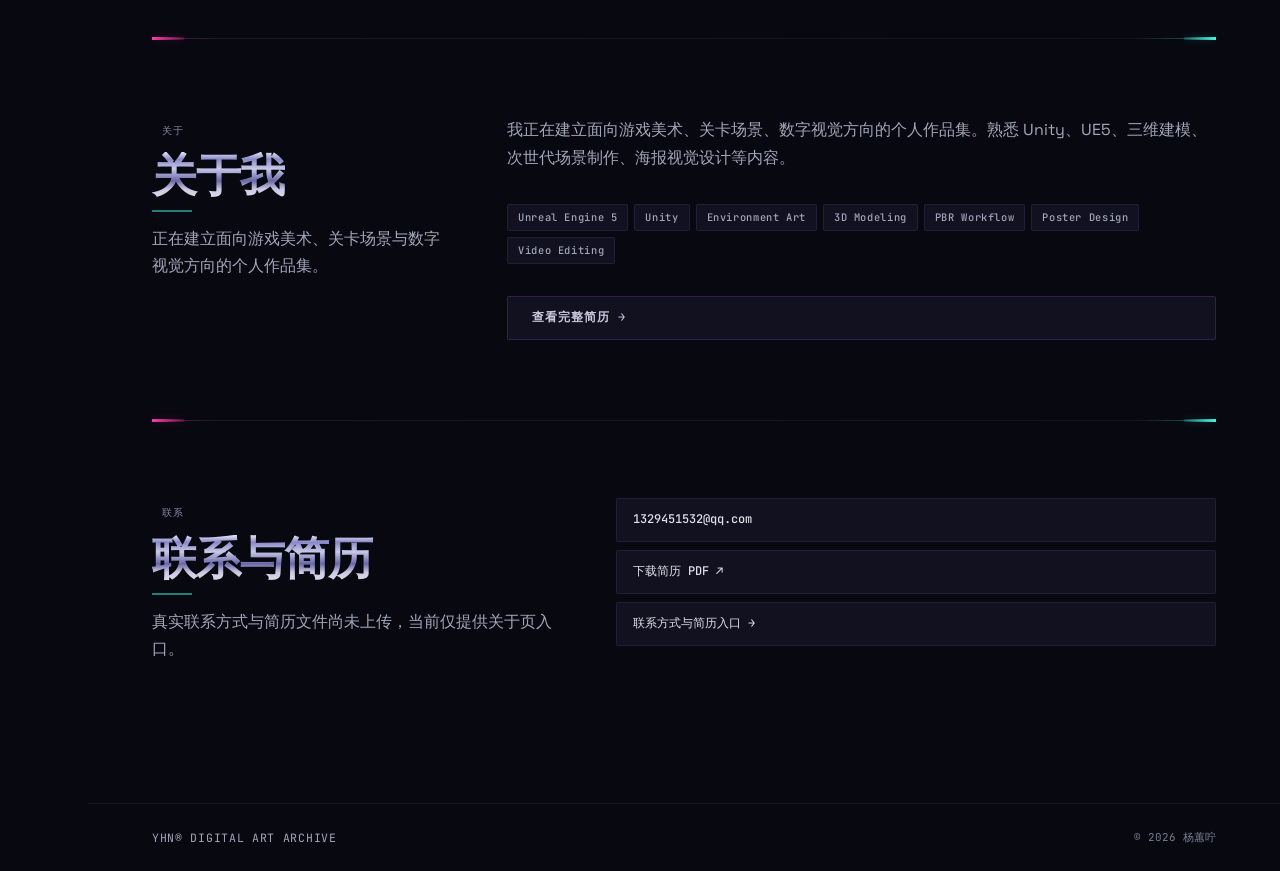
==== commit adf226eb: "研究站遗迹轮播bug修改成功" ====
--- a/index.html
+++ b/index.html
@@ -62,12 +62,12 @@
           </dl>
         </div>
         <div class="hero-visual" aria-hidden="false">
-          <a class="hero-visual-frame" href="./work.html?id=ruins-research-lab" aria-label="查看代表作品：遗迹研究站">
-            <img src="./assets/ruins-research-station.png" alt="遗迹研究站 — 黄色漂浮建筑坐落于森林水面之间的 UE5 场景" loading="eager" onerror="this.style.display='none';" />
+          <a class="hero-visual-frame" href="./work.html?id=ruins-research-lab" aria-label="查看代表作品：研究站遗迹">
+            <img src="./assets/ruins-research-station.png" alt="研究站遗迹 — 黄色漂浮建筑坐落于森林水面之间的 UE5 场景" loading="eager" onerror="this.style.display='none';" />
             <span class="hero-visual-shade" aria-hidden="true"></span>
             <span class="hero-visual-index" aria-hidden="true">FEATURED PROJECT / 01</span>
             <span class="hero-visual-caption">
-              <span class="hero-visual-title">遗迹研究站</span>
+              <span class="hero-visual-title">研究站遗迹</span>
               <span class="hero-visual-label">UE5 ENVIRONMENT / 2026</span>
             </span>
           </a>
--- a/styles.css
+++ b/styles.css
@@ -974,8 +974,9 @@
 .about-section {
   display: grid;
   grid-template-columns: minmax(240px, 0.9fr) minmax(0, 2.1fr);
-  gap: clamp(24px, 4vw, 56px);
+  gap: clamp(32px, 4vw, 56px);
   align-items: start;
+  padding-top: clamp(24px, 3vw, 32px);
 }
 
 .profile-file {
@@ -1086,6 +1087,12 @@
   color: var(--dim);
 }
 
+.about-copy {
+  display: grid;
+  gap: 16px;
+  min-width: 0;
+}
+
 .about-copy p {
   margin-bottom: 16px;
   color: var(--muted);
@@ -1093,10 +1100,54 @@
   line-height: 1.75;
 }
 
-.about-module {
-  margin-bottom: 24px;
-  padding-bottom: 24px;
-  border-bottom: 1px solid var(--line);
+.about-panel-stack {
+  display: grid;
+  gap: 16px;
+  min-width: 0;
+}
+
+.about-panel {
+  position: relative;
+  overflow: hidden;
+  min-width: 0;
+  padding: 20px 22px;
+  border: 1px solid #30283D;
+  border-radius: 6px;
+  background: #10101C;
+  transition: border-color 0.25s var(--ease-smooth);
+}
+
+.about-panel::before {
+  content: "";
+  position: absolute;
+  top: 0;
+  left: 0;
+  width: 28px;
+  height: 2px;
+  background: linear-gradient(90deg, #45F3E2, rgba(69, 243, 226, 0.18));
+  pointer-events: none;
+}
+
+.about-panel:hover {
+  border-color: rgba(69, 243, 226, 0.34);
+}
+
+.about-intro > .about-module-label {
+  margin-bottom: 14px;
+}
+
+.about-intro p:last-child {
+  margin-bottom: 0;
+}
+
+.skill-panel .skill-groups {
+  height: 100%;
+}
+
+.skill-panel .skill-group {
+  padding-top: 0;
+  border-top: 0;
+  align-self: start;
 }
 
 .about-module-label {
@@ -1192,6 +1243,91 @@
   border-color: var(--chrome);
   color: var(--chrome-bright);
   transform: translateX(3px);
+}
+
+.contact-panel a:focus-visible {
+  outline: 2px solid var(--cyan);
+  outline-offset: 3px;
+}
+
+.resume-status {
+  display: flex;
+  flex-direction: column;
+  gap: 6px;
+  padding: 14px 16px;
+  border: 1px solid var(--border);
+  border-radius: var(--radius);
+  background: rgba(17, 17, 31, 0.72);
+}
+
+.resume-status-label {
+  margin: 0;
+  color: var(--dim);
+  font-family: var(--font-mono);
+  font-size: 0.58rem;
+  letter-spacing: 0.1em;
+  text-transform: uppercase;
+}
+
+.resume-status-note {
+  margin: 0;
+  color: var(--muted);
+  font-size: 0.8rem;
+  line-height: 1.6;
+}
+
+.resume-download {
+  align-items: center;
+  border-color: rgba(255, 60, 172, 0.38);
+  background: rgba(255, 60, 172, 0.08);
+  color: var(--accent);
+}
+
+.resume-download:hover {
+  border-color: var(--accent);
+  color: var(--accent);
+}
+
+.resume-download-label {
+  display: flex;
+  flex-direction: column;
+  gap: 3px;
+}
+
+.resume-download-label strong {
+  font-size: 0.74rem;
+  letter-spacing: 0.06em;
+  text-transform: uppercase;
+}
+
+.resume-download-label small {
+  color: var(--muted);
+  font-size: 0.66rem;
+}
+
+.contact-info {
+  display: flex;
+  flex-direction: column;
+  min-width: 0;
+  color: var(--chrome-bright);
+  font-size: 0.85rem;
+  line-height: 1.5;
+  user-select: text;
+}
+
+.contact-label {
+  color: var(--dim);
+  font-size: 0.6rem;
+  letter-spacing: 0.08em;
+  text-transform: uppercase;
+}
+
+.contact-value {
+  margin-top: 4px;
+  overflow: hidden;
+  text-overflow: ellipsis;
+  white-space: normal;
+  word-break: break-all;
 }
 
 .project-dialog {
@@ -1340,10 +1476,31 @@
 }
 
 @media (max-width: 900px) {
+  .about-hero {
+    grid-template-columns: minmax(0, 1fr);
+    gap: 10px;
+    align-items: start;
+    padding-top: 24px;
+  }
+
+  .about-hero-meta {
+    align-items: flex-start;
+    text-align: left;
+  }
+
   .about-section,
   .contact-section {
     grid-template-columns: minmax(0, 1fr);
     gap: 24px;
+  }
+
+  .about-copy,
+  .about-panel-stack {
+    gap: 14px;
+  }
+
+  .about-panel {
+    padding: 18px 16px;
   }
 
   .skill-groups {
@@ -1582,6 +1739,43 @@
 
 .page-hero .eyebrow {
   margin-bottom: 12px;
+}
+
+.about-hero {
+  display: grid;
+  grid-template-columns: minmax(0, 1fr) auto;
+  gap: clamp(20px, 3vw, 32px);
+  align-items: center;
+  width: calc(100% - clamp(40px, 10vw, 128px));
+  max-width: min(var(--max), 1080px);
+  padding: clamp(16px, 2vw, 24px) 0 clamp(16px, 2vw, 20px);
+}
+
+.about-hero-main {
+  min-width: 0;
+}
+
+.about-hero-meta {
+  display: flex;
+  flex-direction: column;
+  justify-content: flex-end;
+  gap: 6px;
+  min-width: 0;
+  text-align: right;
+}
+
+.about-hero-meta p {
+  color: var(--dim);
+  font-family: var(--font-mono);
+  font-size: 0.6rem;
+  font-weight: 500;
+  letter-spacing: 0.12em;
+  line-height: 1.4;
+  text-transform: uppercase;
+}
+
+.about-hero-meta p:first-child {
+  color: var(--cyan);
 }
 
 .section-more {
@@ -1755,24 +1949,172 @@
 /* Detail page styles */
 .detail-hero {
   position: relative;
-  padding: clamp(100px, 12vw, 140px) clamp(20px, 5vw, 72px) 0;
+  padding: clamp(56px, 7vw, 88px) clamp(20px, 5vw, 72px) 0;
   max-width: var(--max);
   margin: 0 auto;
 }
 
+.detail-hero-top {
+  display: flex;
+  align-items: center;
+  justify-content: space-between;
+  gap: 16px;
+  margin-bottom: 24px;
+}
+
+.detail-code {
+  min-width: 0;
+  overflow: hidden;
+  color: var(--cyan);
+  font-family: var(--font-mono);
+  font-size: 0.62rem;
+  font-weight: 500;
+  letter-spacing: 0.12em;
+  text-align: right;
+  text-transform: uppercase;
+  text-overflow: ellipsis;
+  white-space: nowrap;
+}
+
 .detail-hero-media {
+  position: relative;
   margin: 0 0 32px;
   border: 1px solid var(--border);
   border-radius: var(--radius);
   overflow: hidden;
-  aspect-ratio: 21 / 9;
+  aspect-ratio: 16 / 9;
   background: var(--bg-elevated);
 }
 
-.detail-hero-media img {
+.detail-carousel {
+  position: absolute;
+  inset: 0;
+}
+
+.detail-carousel-stage {
+  position: absolute;
+  inset: 0;
+  overflow: hidden;
+  touch-action: pan-y;
+}
+
+.detail-carousel-track {
+  display: flex;
+  height: 100%;
+  transform: translateX(0);
+  transition: transform 0.35s var(--ease-smooth);
+  will-change: transform;
+}
+
+.detail-carousel-slide {
+  position: relative;
+  display: grid;
+  place-items: center;
+  flex: 0 0 100%;
+  min-width: 100%;
+  height: 100%;
+  background: #0D0D18;
+  opacity: 0;
+  visibility: hidden;
+  pointer-events: none;
+  transition: opacity 0.3s var(--ease-smooth), visibility 0.3s var(--ease-smooth);
+}
+
+.detail-carousel-slide.is-active {
+  opacity: 1;
+  visibility: visible;
+  pointer-events: auto;
+}
+
+.detail-carousel-slide img,
+.detail-carousel-slide video {
+  display: block;
   width: 100%;
   height: 100%;
-  object-fit: cover;
+  object-fit: contain;
+  background: #0D0D18;
+}
+
+.detail-carousel-button {
+  position: absolute;
+  top: 50%;
+  z-index: 2;
+  width: 40px;
+  height: 40px;
+  transform: translateY(-50%);
+  border: 1px solid var(--border);
+  border-radius: var(--radius);
+  background: rgba(8, 8, 16, 0.78);
+  color: var(--chrome-bright);
+  font-family: var(--font-mono);
+  transition: border-color 0.2s var(--ease-smooth), color 0.2s var(--ease-smooth);
+}
+
+.detail-carousel-prev {
+  left: 12px;
+}
+
+.detail-carousel-next {
+  right: 12px;
+}
+
+.detail-carousel-button:hover {
+  border-color: var(--cyan);
+  color: var(--cyan);
+}
+
+.detail-carousel-dots {
+  position: absolute;
+  bottom: 12px;
+  left: 50%;
+  z-index: 2;
+  display: flex;
+  gap: 8px;
+  transform: translateX(-50%);
+}
+
+.detail-carousel-dot {
+  width: 8px;
+  height: 8px;
+  padding: 0;
+  border: 1px solid var(--border);
+  border-radius: 50%;
+  background: rgba(224, 224, 248, 0.28);
+  transition: background 0.2s var(--ease-smooth), border-color 0.2s var(--ease-smooth);
+}
+
+.detail-carousel-dot.is-active {
+  border-color: var(--accent);
+  background: var(--accent);
+}
+
+.detail-carousel-status {
+  position: absolute;
+  top: 10px;
+  right: 12px;
+  z-index: 2;
+  margin: 0;
+  color: var(--dim);
+  font-family: var(--font-mono);
+  font-size: 0.58rem;
+  letter-spacing: 0.1em;
+  pointer-events: none;
+}
+
+.detail-carousel-type {
+  position: absolute;
+  top: 10px;
+  left: 12px;
+  z-index: 2;
+  padding: 3px 8px;
+  border: 1px solid var(--border);
+  border-radius: var(--radius);
+  background: rgba(8, 8, 16, 0.78);
+  color: var(--cyan);
+  font-family: var(--font-mono);
+  font-size: 0.58rem;
+  letter-spacing: 0.1em;
+  pointer-events: none;
 }
 
 .detail-hero-content {
@@ -1821,6 +2163,116 @@
 .detail-section h2 {
   margin-bottom: 20px;
   font-size: clamp(1.3rem, 3vw, 1.8rem);
+}
+
+.detail-module + .detail-module {
+  margin-top: clamp(40px, 6vw, 64px);
+  padding-top: clamp(28px, 4vw, 40px);
+  border-top: 1px solid var(--line);
+}
+
+.detail-video-frame {
+  width: 100%;
+  border: 1px solid var(--border);
+  border-radius: var(--radius);
+  overflow: hidden;
+  background: var(--bg-elevated);
+}
+
+.detail-video-frame video {
+  display: block;
+  width: 100%;
+  aspect-ratio: 16 / 9;
+  object-fit: contain;
+  background: #0D0D18;
+}
+
+.detail-media-error {
+  margin: 0;
+  padding: 12px 16px;
+  border-top: 1px solid var(--border);
+  color: var(--accent);
+  font-family: var(--font-mono);
+  font-size: 0.72rem;
+}
+
+.detail-overview {
+  display: grid;
+  gap: 20px;
+}
+
+.detail-overview p {
+  max-width: 840px;
+  margin: 0;
+  color: var(--muted);
+  font-size: clamp(0.92rem, 1.4vw, 1.02rem);
+  line-height: 1.8;
+}
+
+.detail-facts {
+  display: grid;
+  grid-template-columns: repeat(4, minmax(0, 1fr));
+  gap: 14px;
+  margin: 0;
+  padding-top: 18px;
+  border-top: 1px solid var(--line);
+}
+
+.detail-facts dt {
+  margin-bottom: 5px;
+  color: var(--dim);
+  font-family: var(--font-mono);
+  font-size: 0.58rem;
+  letter-spacing: 0.1em;
+  text-transform: uppercase;
+}
+
+.detail-facts dd {
+  margin: 0;
+  color: var(--text);
+  font-size: 0.88rem;
+  font-weight: 600;
+  line-height: 1.45;
+}
+
+.detail-tech-grid {
+  display: grid;
+  grid-template-columns: repeat(auto-fill, minmax(280px, 1fr));
+  gap: 16px;
+}
+
+.detail-tech-card {
+  min-width: 0;
+  padding: 20px;
+  border: 1px solid var(--border);
+  border-radius: var(--radius);
+  background: var(--surface);
+}
+
+.detail-tech-card p {
+  margin: 8px 0 0;
+  color: var(--muted);
+  font-size: 0.86rem;
+  line-height: 1.65;
+}
+
+.detail-tech-tags {
+  display: flex;
+  flex-wrap: wrap;
+  gap: 6px;
+  margin: 14px 0 0;
+  padding: 0;
+  list-style: none;
+}
+
+.detail-tech-tags li {
+  padding: 3px 8px;
+  border: 1px solid var(--border);
+  border-radius: 999px;
+  color: var(--cyan);
+  font-family: var(--font-mono);
+  font-size: 0.58rem;
+  letter-spacing: 0.06em;
 }
 
 .detail-gallery {
@@ -1882,6 +2334,51 @@
   display: flex;
   gap: 10px;
   flex-wrap: wrap;
+}
+
+@media (max-width: 768px) {
+  .detail-hero {
+    padding-top: 44px;
+  }
+
+  .detail-hero-top {
+    align-items: flex-start;
+    margin-bottom: 20px;
+  }
+
+  .detail-code {
+    max-width: 52%;
+    text-align: right;
+    white-space: normal;
+  }
+
+  .detail-hero-media {
+    margin-bottom: 24px;
+  }
+
+  .detail-carousel-button {
+    width: 34px;
+    height: 34px;
+  }
+
+  .detail-carousel-prev,
+  .detail-carousel-next {
+    left: 8px;
+  }
+
+  .detail-carousel-next {
+    left: auto;
+    right: 8px;
+  }
+
+  .detail-carousel-dot {
+    width: 7px;
+    height: 7px;
+  }
+
+  .detail-facts {
+    grid-template-columns: repeat(2, minmax(0, 1fr));
+  }
 }
 
 /* About page blocks */
@@ -2065,6 +2562,347 @@
   }
 }
 
+.experience-list {
+  display: grid;
+  grid-template-columns: repeat(2, minmax(0, 1fr));
+  gap: 20px;
+}
+
+.experience-card {
+  position: relative;
+  overflow: hidden;
+  min-width: 0;
+  padding: 22px 20px;
+  border: 1px solid var(--border);
+  border-radius: var(--radius);
+  background: linear-gradient(160deg, rgba(17, 17, 31, 0.96), rgba(13, 13, 24, 0.92));
+}
+
+.experience-card.is-featured {
+  border-top-color: rgba(255, 60, 172, 0.45);
+}
+
+.experience-card::before {
+  content: "";
+  position: absolute;
+  top: 0;
+  left: 0;
+  width: 34px;
+  height: 3px;
+  background: linear-gradient(90deg, #FF3CAC, rgba(255, 60, 172, 0.16));
+}
+
+.experience-header {
+  display: flex;
+  justify-content: space-between;
+  align-items: flex-start;
+  gap: 18px;
+}
+
+.experience-heading h3 {
+  margin: 0;
+  color: var(--chrome-bright);
+  font-size: 1.02rem;
+  font-weight: 700;
+  line-height: 1.4;
+}
+
+.experience-role {
+  margin: 6px 0 0;
+  color: var(--dim);
+  font-family: var(--font-mono);
+  font-size: 0.62rem;
+  letter-spacing: 0.08em;
+  text-transform: uppercase;
+}
+
+.experience-tags {
+  display: flex;
+  flex-wrap: wrap;
+  justify-content: flex-end;
+  gap: 6px;
+  max-width: 44%;
+}
+
+.experience-result,
+.experience-type {
+  padding: 3px 8px;
+  border: 1px solid var(--border);
+  border-radius: 999px;
+  color: var(--muted);
+  font-family: var(--font-mono);
+  font-size: 0.58rem;
+  letter-spacing: 0.06em;
+  white-space: nowrap;
+}
+
+.experience-result {
+  border-color: rgba(255, 60, 172, 0.36);
+  color: var(--accent);
+  background: rgba(255, 60, 172, 0.07);
+}
+
+.experience-points {
+  margin: 16px 0 0;
+  padding: 0 0 0 18px;
+  color: var(--muted);
+  font-size: 0.86rem;
+  line-height: 1.7;
+}
+
+.experience-points li + li {
+  margin-top: 7px;
+}
+
+.experience-tech {
+  display: flex;
+  flex-wrap: wrap;
+  gap: 6px;
+  margin: 16px 0 0;
+  padding: 12px 0 0;
+  border-top: 1px solid var(--line);
+  list-style: none;
+}
+
+.experience-tech li {
+  padding: 3px 8px;
+  border: 1px solid var(--border);
+  border-radius: 999px;
+  color: var(--muted);
+  font-family: var(--font-mono);
+  font-size: 0.58rem;
+  letter-spacing: 0.06em;
+}
+
+.experience-groups {
+  display: grid;
+  gap: 28px;
+}
+
+.experience-group {
+  min-width: 0;
+}
+
+.experience-group-label {
+  margin: 0 0 12px;
+  color: var(--cyan);
+  font-family: var(--font-mono);
+  font-size: clamp(0.72rem, 1.4vw, 0.88rem);
+  font-weight: 600;
+  letter-spacing: 0.08em;
+  text-transform: uppercase;
+}
+
+.game-insight-panel {
+  display: grid;
+  gap: 16px;
+  padding: 18px;
+  border: 1px solid var(--border);
+  border-radius: var(--radius);
+  background: var(--surface);
+}
+
+.game-insight-description {
+  margin: 0;
+  color: var(--muted);
+  font-size: 0.86rem;
+  line-height: 1.7;
+}
+
+.game-insight-categories {
+  display: grid;
+  grid-template-columns: repeat(2, minmax(0, 1fr));
+  gap: 12px;
+  margin: 0;
+  padding: 0;
+  list-style: none;
+}
+
+.game-insight-categories li {
+  min-width: 0;
+  padding: 14px 16px;
+  border: 1px solid var(--border);
+  border-radius: var(--radius);
+  background: rgba(17, 17, 31, 0.72);
+}
+
+.game-insight-label {
+  margin: 0 0 6px;
+  color: var(--cyan);
+  font-family: var(--font-mono);
+  font-size: 0.6rem;
+  letter-spacing: 0.08em;
+  text-transform: uppercase;
+}
+
+.game-insight-titles {
+  margin: 0;
+  color: var(--muted);
+  font-size: 0.78rem;
+  line-height: 1.6;
+}
+
+@media (max-width: 900px) {
+  .experience-list {
+    grid-template-columns: 1fr;
+  }
+
+  .experience-header {
+    flex-direction: column;
+    gap: 12px;
+  }
+
+  .experience-tags {
+    justify-content: flex-start;
+    max-width: 100%;
+  }
+
+  .game-insight-categories {
+    grid-template-columns: 1fr;
+  }
+}
+
+.awards-group-label {
+  margin: 20px 0 12px;
+  color: var(--cyan);
+  font-family: var(--font-mono);
+  font-size: clamp(0.72rem, 1.4vw, 0.88rem);
+  font-weight: 600;
+  letter-spacing: 0.08em;
+  text-transform: uppercase;
+}
+
+.awards-group-label:first-child {
+  margin-top: 0;
+}
+
+.awards-grid {
+  display: grid;
+  grid-template-columns: repeat(2, minmax(0, 1fr));
+  gap: 14px;
+}
+
+.award-card {
+  position: relative;
+  min-width: 0;
+  padding: 18px 18px 16px;
+  border: 1px solid var(--border);
+  border-radius: var(--radius);
+  background: var(--surface);
+}
+
+.award-card.is-featured {
+  overflow: hidden;
+  border-top-color: rgba(255, 60, 172, 0.45);
+  background: linear-gradient(160deg, rgba(255, 60, 172, 0.07), rgba(17, 17, 31, 0.97));
+}
+
+.award-card.is-featured::before {
+  content: "";
+  position: absolute;
+  top: 0;
+  left: 0;
+  width: 36px;
+  height: 3px;
+  background: linear-gradient(90deg, #FF3CAC, rgba(69, 243, 226, 0.42));
+}
+
+.award-year {
+  display: block;
+  margin-bottom: 8px;
+  color: var(--dim);
+  font-family: var(--font-mono);
+  font-size: 0.58rem;
+  letter-spacing: 0.1em;
+  text-transform: uppercase;
+}
+
+.award-card h3 {
+  margin: 0;
+  color: var(--chrome-bright);
+  font-size: 0.94rem;
+  font-weight: 650;
+  line-height: 1.45;
+}
+
+.award-role {
+  margin: 6px 0 0;
+  color: var(--dim);
+  font-family: var(--font-mono);
+  font-size: 0.58rem;
+  letter-spacing: 0.08em;
+  text-transform: uppercase;
+}
+
+.award-level {
+  margin: 9px 0 0;
+  color: var(--accent);
+  font-family: var(--font-mono);
+  font-size: 0.7rem;
+  font-weight: 600;
+  letter-spacing: 0.06em;
+}
+
+.award-amount {
+  margin: 6px 0 0;
+  color: var(--cyan);
+  font-family: var(--font-mono);
+  font-size: 0.68rem;
+  font-weight: 600;
+  letter-spacing: 0.05em;
+}
+
+.award-points {
+  margin: 12px 0 0;
+  padding: 0 0 0 16px;
+  color: var(--muted);
+  font-size: 0.78rem;
+  line-height: 1.6;
+}
+
+.award-points li + li {
+  margin-top: 5px;
+}
+
+.awards-supplements {
+  display: grid;
+  grid-template-columns: repeat(3, minmax(0, 1fr));
+  gap: 10px;
+  margin: 0;
+  padding: 0;
+  list-style: none;
+}
+
+.awards-supplements li {
+  min-width: 0;
+  padding: 12px 14px;
+  border: 1px solid var(--border);
+  border-radius: var(--radius);
+  background: var(--surface);
+  color: var(--muted);
+  font-size: 0.78rem;
+  line-height: 1.5;
+}
+
+.awards-supplements span {
+  display: block;
+}
+
+.awards-supplements small {
+  display: block;
+  margin-top: 4px;
+  color: var(--dim);
+  font-size: 0.6rem;
+  letter-spacing: 0.05em;
+}
+
+@media (max-width: 900px) {
+  .awards-grid,
+  .awards-supplements {
+    grid-template-columns: 1fr;
+  }
+}
+
 /* Empty state */
 .empty-state {
   padding: 48px 0;
@@ -2199,7 +3037,7 @@
 .cyber-buddy {
   position: fixed;
   top: 140px;
-  left: 160px;
+  left: 140px;
   z-index: 200;
   width: 80px;
   height: 80px;
